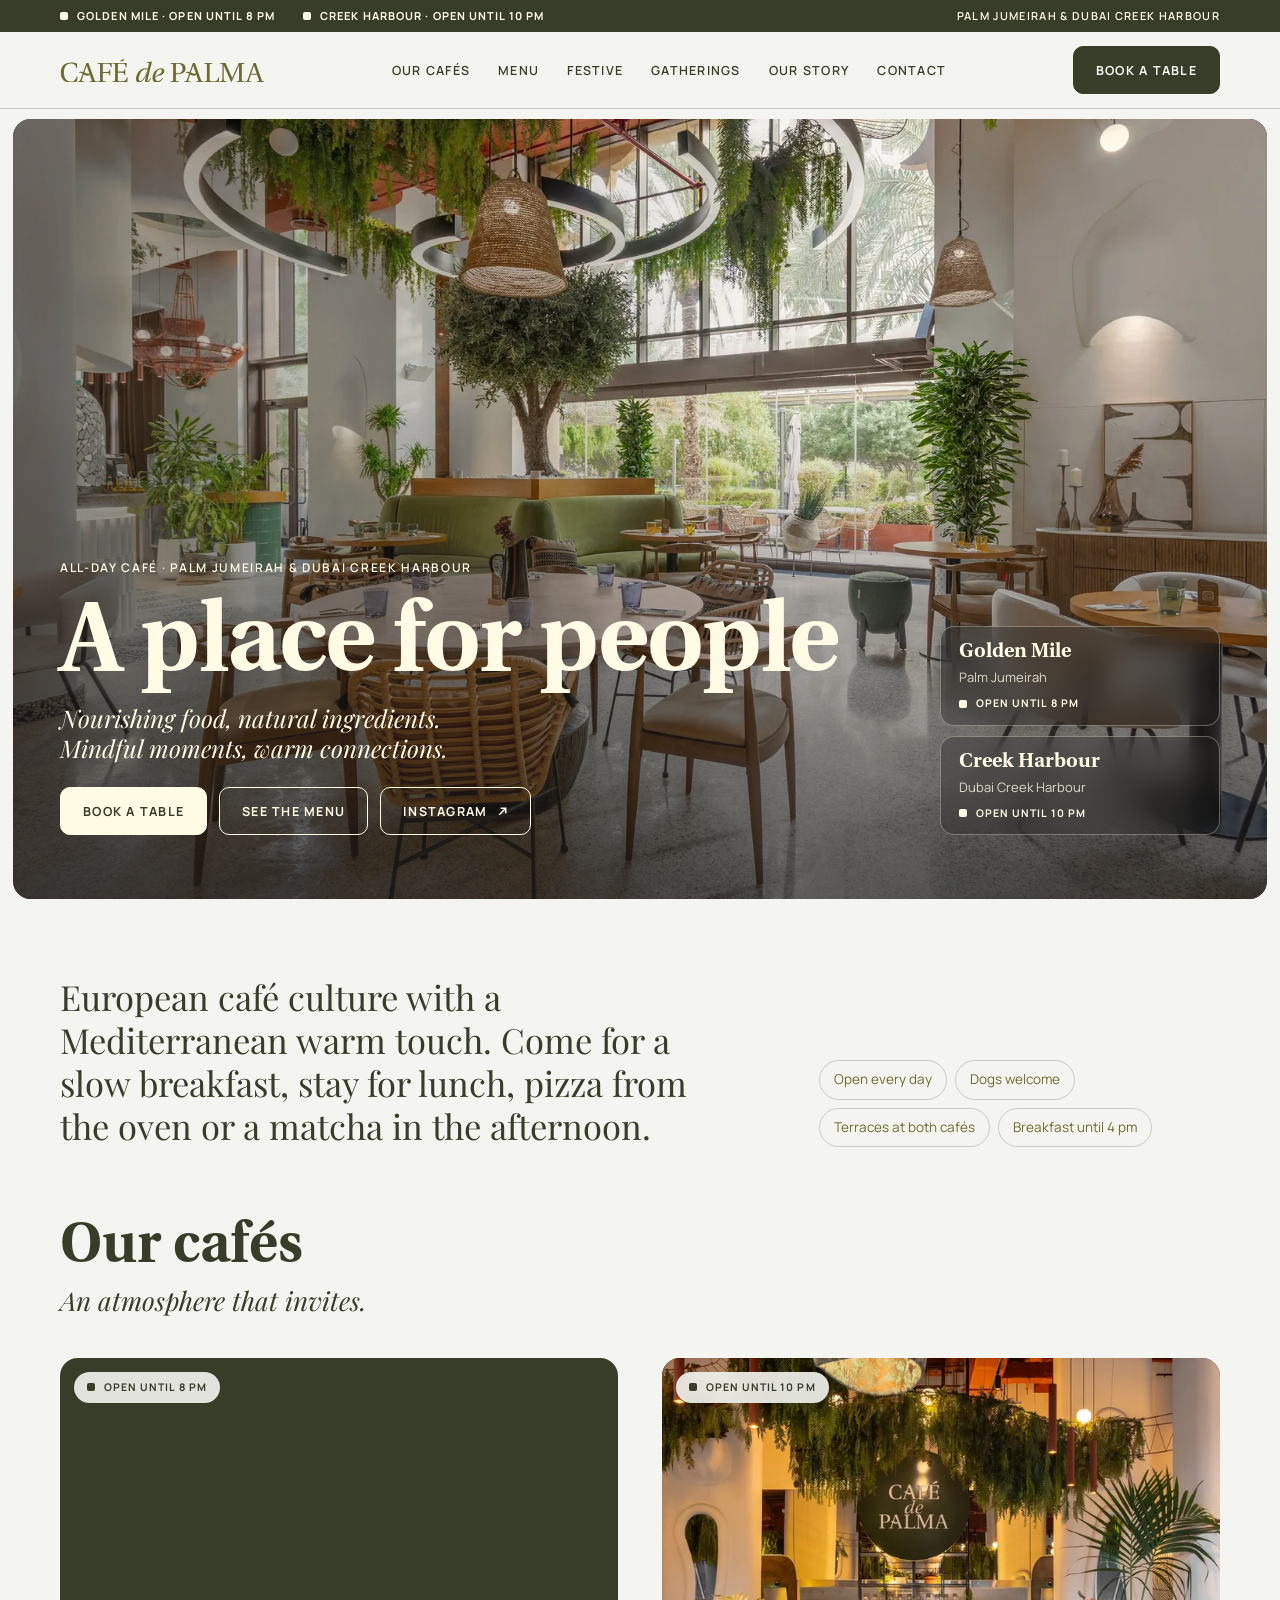
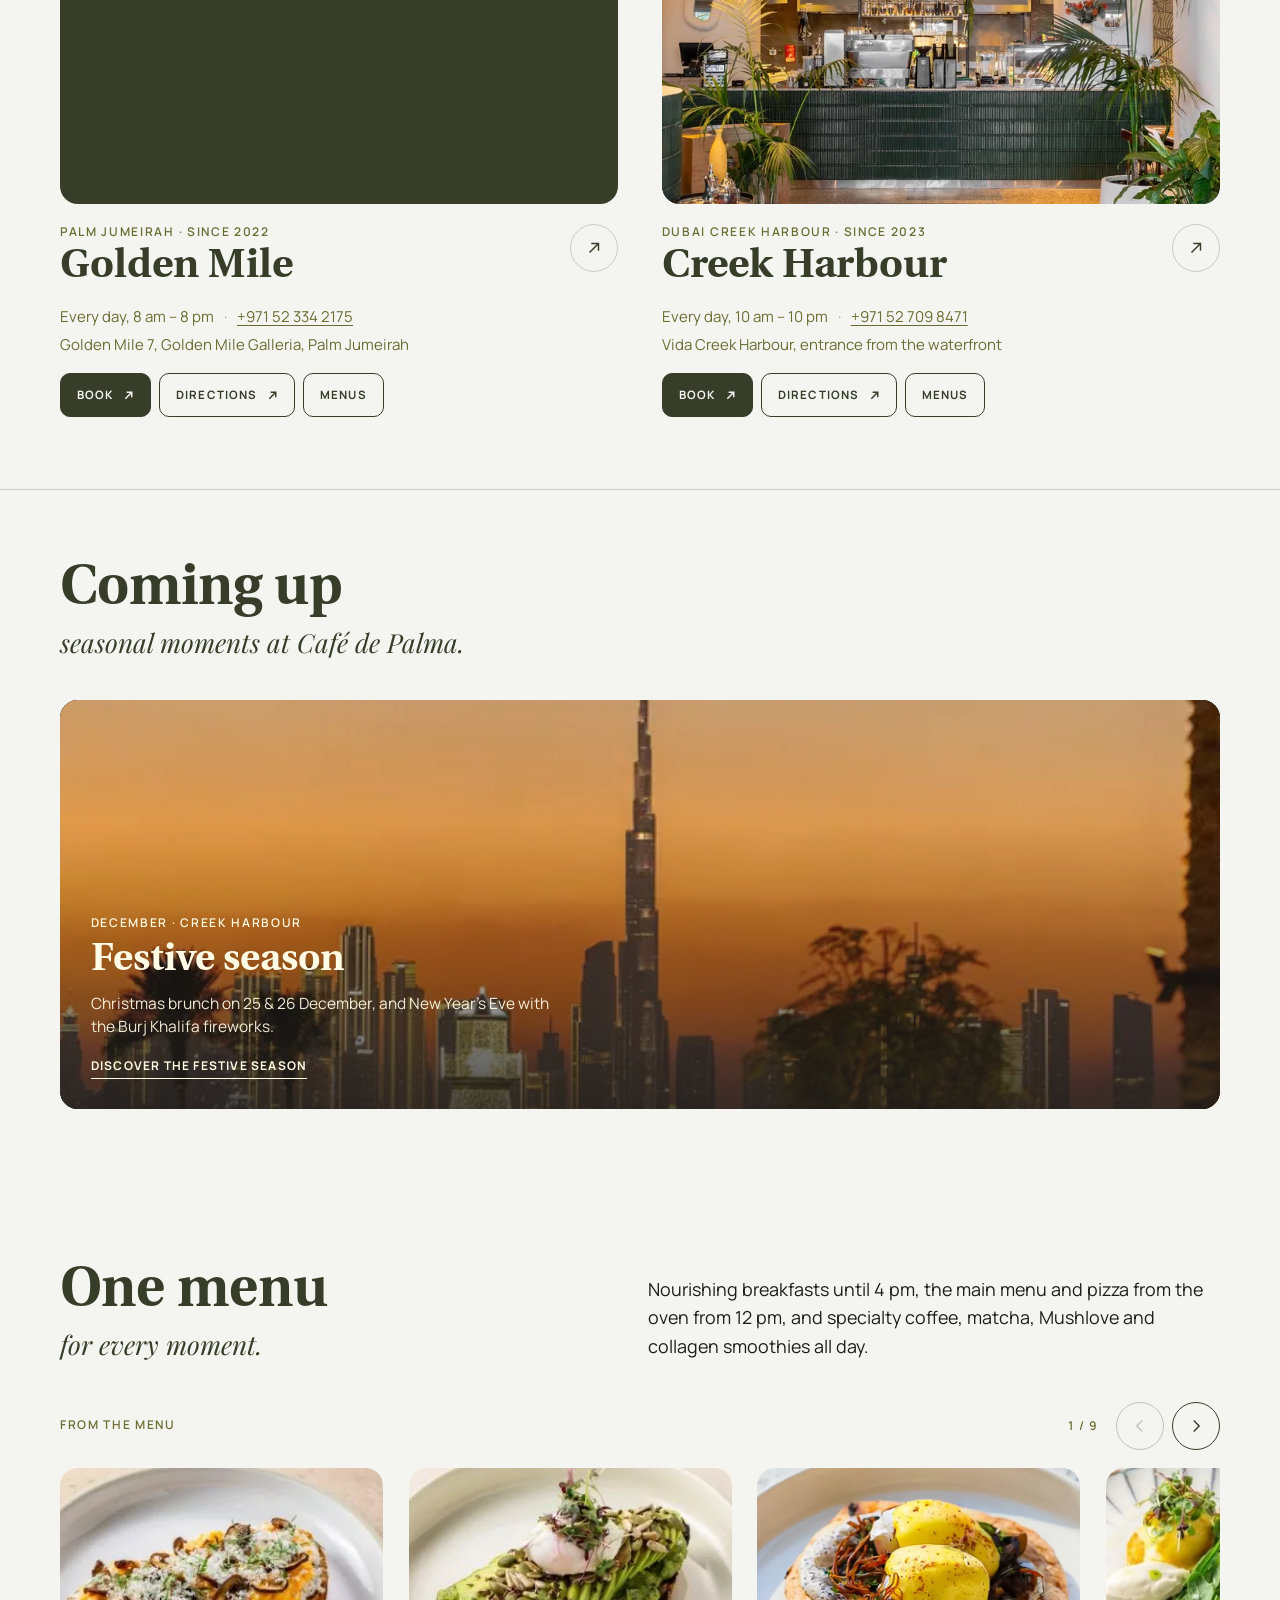
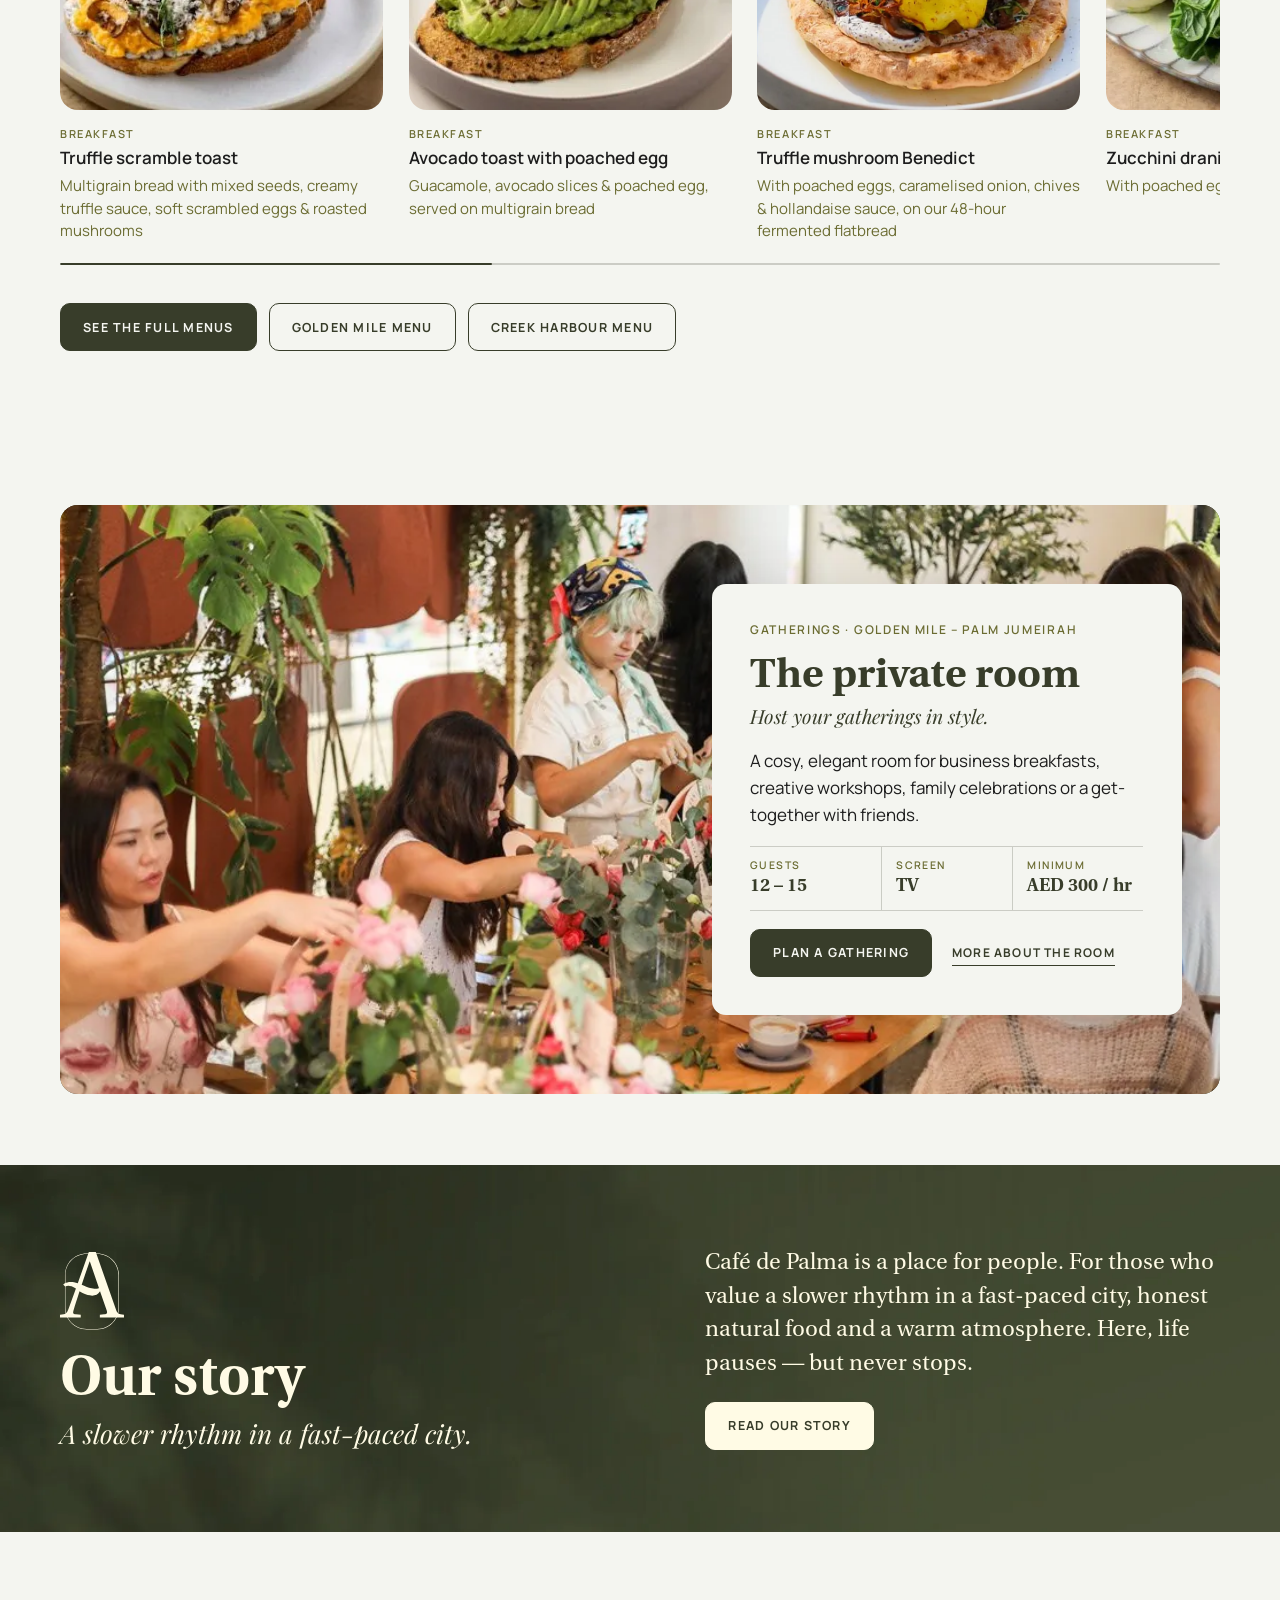
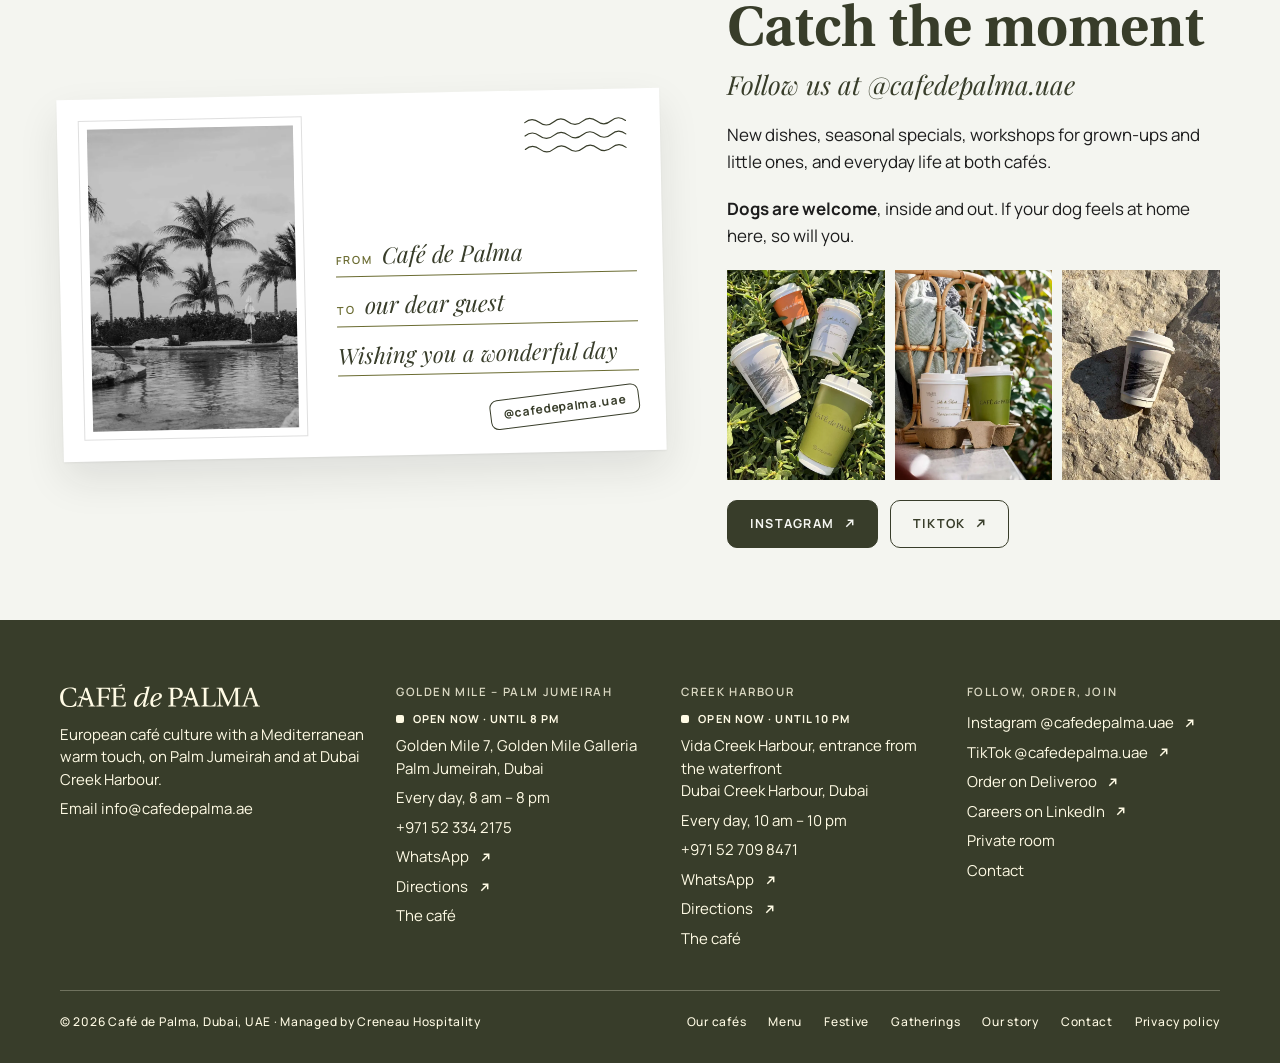
==== index.html @ 95616c05 "new" ====
<!doctype html>
<html lang="en">
<head>
<meta charset="utf-8">
<meta name="viewport" content="width=device-width,initial-scale=1,viewport-fit=cover">
<title>Café de Palma | All-day café on Palm Jumeirah and at Dubai Creek Harbour</title>
<!-- Google tag (gtag.js) -->
<script async src="https://www.googletagmanager.com/gtag/js?id=G-DMEMDRD51P"></script>
<script>
  window.dataLayer = window.dataLayer || [];
  function gtag(){dataLayer.push(arguments);}
  gtag('js', new Date());
  gtag('config', 'G-DMEMDRD51P');
</script>
<meta name="description" content="All-day café in Dubai on Palm Jumeirah and Dubai Creek Harbour: slow breakfasts, stone-baked pizza, specialty coffee, matcha and smoothies. Open daily.">
<link rel="canonical" href="https://cafedepalma.ae/">
<link rel="alternate" hreflang="en" href="https://cafedepalma.ae/">
<link rel="alternate" hreflang="x-default" href="https://cafedepalma.ae/">
<meta name="robots" content="index, follow, max-image-preview:large">
<meta name="theme-color" content="#F4F5F0">
<meta name="color-scheme" content="light">
<link rel="icon" href="/assets/icons/favicon.svg" type="image/svg+xml">
<link rel="icon" href="/assets/icons/favicon-32.png" sizes="32x32" type="image/png">
<link rel="apple-touch-icon" href="/assets/icons/apple-touch-icon.png">
<link rel="manifest" href="/site.webmanifest">
<meta name="geo.region" content="AE-DU">
<meta name="geo.placename" content="Dubai">
<meta name="format-detection" content="telephone=no">
<meta property="og:type" content="website">
<meta property="og:site_name" content="Café de Palma">
<meta property="og:locale" content="en_AE">
<meta property="og:url" content="https://cafedepalma.ae/">
<meta property="og:title" content="Café de Palma | All-day café on Palm Jumeirah and at Dubai Creek Harbour">
<meta property="og:description" content="All-day café in Dubai on Palm Jumeirah and Dubai Creek Harbour: slow breakfasts, stone-baked pizza, specialty coffee, matcha and smoothies. Open daily.">
<meta property="og:image" content="https://cafedepalma.ae/assets/og/home.jpg">
<meta property="og:image:width" content="1200">
<meta property="og:image:height" content="630">
<meta property="og:image:alt" content="The dining room at Café de Palma Golden Mile, with hanging greenery, an olive tree and rattan chairs">
<meta property="og:image:type" content="image/jpeg">
<meta name="twitter:card" content="summary_large_image">
<meta name="twitter:title" content="Café de Palma | All-day café on Palm Jumeirah and at Dubai Creek Harbour">
<meta name="twitter:description" content="All-day café in Dubai on Palm Jumeirah and Dubai Creek Harbour: slow breakfasts, stone-baked pizza, specialty coffee, matcha and smoothies. Open daily.">
<meta name="twitter:image" content="https://cafedepalma.ae/assets/og/home.jpg">
<meta name="twitter:image:alt" content="The dining room at Café de Palma Golden Mile, with hanging greenery, an olive tree and rattan chairs">
<link rel="preload" href="/assets/fonts/heuristica-bold.woff2" as="font" type="font/woff2" crossorigin>
<link rel="preload" href="/assets/fonts/manrope-variable.woff2" as="font" type="font/woff2" crossorigin>
<link rel="stylesheet" href="/assets/cdp.css?v=1d4d2835d2">
<script defer src="/assets/cdp.js?v=1d4d2835d2"></script>
<script type="application/ld+json">
{
 "@context": "https://schema.org",
 "@graph": [
  {
   "@type": "Organization",
   "@id": "https://cafedepalma.ae/#brand",
   "name": "Café de Palma",
   "url": "https://cafedepalma.ae/",
   "logo": {
    "@type": "ImageObject",
    "url": "https://cafedepalma.ae/assets/icons/logo-512.png",
    "width": 512,
    "height": 512
   },
   "description": "An all-day café in Dubai: European café culture with a Mediterranean warm touch.",
   "email": "info@cafedepalma.ae",
   "sameAs": [
    "https://www.instagram.com/cafedepalma.uae/",
    "https://www.tiktok.com/@cafedepalma.uae",
    "https://www.linkedin.com/company/caf%C3%A9-de-palma/"
   ]
  },
  {
   "@type": "WebSite",
   "@id": "https://cafedepalma.ae/#website",
   "name": "Café de Palma",
   "url": "https://cafedepalma.ae/",
   "inLanguage": "en",
   "publisher": {
    "@id": "https://cafedepalma.ae/#brand"
   }
  },
  {
   "@type": "ItemList",
   "name": "Café de Palma cafés",
   "itemListElement": [
    {
     "@type": "ListItem",
     "position": 1,
     "url": "https://cafedepalma.ae/palm-jumeirah/",
     "name": "Café de Palma Golden Mile – Palm Jumeirah"
    },
    {
     "@type": "ListItem",
     "position": 2,
     "url": "https://cafedepalma.ae/creek-harbour/",
     "name": "Café de Palma Creek Harbour"
    }
   ]
  }
 ]
}
</script>
</head>
<body>
<a class="skip" href="#main">Skip to content</a>

<div class="strip">
  <div class="wrap">
    <div class="strip-status" aria-label="Opening status, Dubai time">
      <span class="status" data-status="golden-mile" data-status-short data-status-prefix="Golden Mile · "></span>
      <span class="status" data-status="creek-harbour" data-status-short data-status-prefix="Creek Harbour · "></span>
    </div>
    <a class="strip-link" href="/#cafes">Palm Jumeirah &amp; Dubai Creek Harbour</a>
  </div>
</div>

<header class="site-header">
  <div class="wrap">
    <a class="brand" href="/" aria-label="Café de Palma, home"><svg xmlns="http://www.w3.org/2000/svg" viewBox="657.94 504.87 605.07 70.1" width="226" height="26" aria-hidden="true" focusable="false"><g fill="currentColor"><path d="M 1074.984 566.367 L 1057.433 516.464 L 1051.304 516.464 L 1042.609 540.960 C 1042.308 541.843 1041.976 542.781 1041.617 543.746 C 1032.425 540.683 1028.699 544.988 1028.699 544.988 L 1030.464 546.753 C 1030.464 546.753 1033.722 544.324 1039.933 548.464 C 1037.890 554.226 1035.628 560.492 1033.640 565.648 C 1031.902 570.117 1031.156 571.109 1025.941 571.359 L 1025.941 573.757 L 1044.156 573.757 L 1044.156 571.359 L 1039.878 570.917 C 1037.394 570.667 1037.144 569.839 1037.808 567.605 C 1039.214 562.640 1040.953 557.511 1042.859 551.636 L 1043.109 550.917 C 1043.410 551.113 1056.273 559.304 1061.156 550.863 L 1061.406 551.636 L 1066.953 567.441 C 1067.781 569.839 1067.367 570.75 1064.718 571 L 1060.992 571.332 L 1060.992 573.730 L 1082.191 573.730 L 1082.191 571.332 C 1077.386 570.917 1076.476 570.667 1074.984 566.367 Z M 1045.039 545.097 C 1047.386 538.007 1049.812 531.085 1051.968 524.796 L 1052.214 524.796 L 1060.218 547.882 C 1060.027 548.023 1056.382 550.449 1045.039 545.097 Z M 1045.039 545.097 "></path><path d="M 758.046 566.367 L 740.496 516.464 L 734.367 516.464 L 725.671 540.960 C 725.367 541.843 725.039 542.781 724.679 543.746 C 715.488 540.683 711.761 544.988 711.761 544.988 L 713.527 546.753 C 713.527 546.753 716.785 544.324 722.996 548.464 C 720.953 554.226 718.691 560.492 716.703 565.648 C 714.964 570.117 714.218 571.109 709.003 571.359 L 709.003 573.757 L 727.218 573.757 L 727.218 571.359 L 722.914 570.945 C 720.429 570.695 720.179 569.867 720.843 567.632 C 722.25 562.667 723.988 557.539 725.894 551.664 L 726.140 550.945 C 726.445 551.140 739.308 559.332 744.191 550.890 L 744.441 551.664 L 749.988 567.468 C 750.816 569.867 750.402 570.781 747.753 571.027 L 744.027 571.359 L 744.027 573.757 L 765.25 573.757 L 765.25 571.359 C 760.449 570.917 759.539 570.667 758.046 566.367 Z M 728.101 545.097 C 730.449 538.007 732.875 531.085 735.031 524.796 L 735.277 524.796 L 743.281 547.882 C 743.089 548.023 739.472 550.449 728.101 545.097 Z M 728.101 545.097 "></path><path d="M 687.832 572.070 C 670.773 572.070 667.214 555.273 667.214 545.257 C 667.214 531.687 672.597 518.117 687.996 518.117 C 696.445 518.117 702.324 521.589 703.894 531.355 L 706.378 531.355 L 706.378 518.445 C 702.652 516.707 696.359 515.218 688.824 515.218 C 678.640 515.218 670.445 518.199 665.476 523.742 C 660.757 529.039 657.941 536.156 657.941 545.507 C 657.941 555.187 660.839 562.968 665.808 567.933 C 670.941 573.062 679.054 574.968 688.328 574.968 C 694.953 574.968 702.570 573.148 706.546 570.996 L 707.703 557.175 L 705.218 557.175 C 702.902 565.781 698.679 572.070 687.832 572.070 Z M 687.832 572.070 "></path><path d="M 767.460 518.863 C 774.746 519.359 774.910 519.527 774.910 524.160 L 774.910 566.035 C 774.910 570.667 774.746 570.832 767.460 571.332 L 767.460 573.730 L 791.886 573.730 L 791.886 571.332 C 783.355 570.832 783.109 570.667 783.109 566.035 L 783.109 546.667 L 794.699 546.667 C 801.738 546.667 802.070 548.656 802.816 553.953 L 805.300 553.953 L 805.300 536.242 L 802.816 536.242 C 802.070 541.539 801.738 543.523 794.699 543.523 L 783.109 543.523 L 783.109 522.339 C 783.109 519.609 783.441 519.359 786.171 519.359 L 794.371 519.359 C 803.972 519.359 805.878 521.265 807.039 529.703 L 809.523 529.703 L 809.523 516.464 L 767.460 516.464 Z M 767.460 518.863 "></path><path d="M 838.503 570.832 C 834.613 570.832 831.632 570.667 829.890 570.007 C 828.152 569.261 827.824 567.855 827.824 563.800 L 827.824 545.511 L 839.414 545.511 C 846.453 545.511 846.785 547.496 847.531 552.710 L 850.011 552.710 L 850.011 535.25 L 847.531 535.25 C 846.785 540.378 846.453 542.367 839.414 542.367 L 827.824 542.367 L 827.824 522.339 C 827.824 519.691 828.238 519.359 830.886 519.359 L 839 519.359 C 848.441 519.359 850.343 521.429 851.503 530.035 L 853.988 530.035 L 853.988 516.464 L 812.171 516.464 L 812.171 518.863 C 819.460 519.359 819.625 519.527 819.625 524.160 L 819.625 566.035 C 819.625 570.667 819.460 570.832 812.171 571.332 L 812.171 573.730 L 856.058 573.730 L 857.050 559.414 L 854.566 559.414 C 852.664 569.511 848.937 570.832 838.503 570.832 Z M 838.503 570.832 "></path><path d="M 835.246 509.625 L 835.882 511.968 L 845.957 509.265 L 846.371 504.878 Z M 835.246 509.625 "></path><path d="M 917.191 570.425 C 915.535 570.425 915.703 568.523 916.363 565.875 L 929.445 512.746 L 929.031 512.332 L 914.292 514.320 L 913.796 516.222 L 918.765 516.718 C 920.753 516.882 920.917 517.464 920.257 520.113 L 917.109 533.433 L 916.945 533.601 C 915.371 532.773 912.804 532.195 909.988 532.195 C 890.695 532.195 881.835 553.792 881.835 563.804 C 881.835 569.183 883.410 574.730 890.117 574.730 C 899.636 574.730 907.007 564.550 911.894 555.695 L 912.058 555.695 L 909.324 565.542 C 907.671 571.417 908.910 574.812 913.136 574.730 C 919.179 574.730 923.816 569.101 926.632 562.812 L 924.644 561.652 C 923.152 564.550 919.511 570.425 917.191 570.425 Z M 908 557.765 C 904.027 564.218 898.562 570.425 894.171 570.425 C 891.523 570.425 890.035 568.191 890.035 564.468 C 890.035 555.531 897.238 535.089 910.484 535.089 C 913.050 535.089 915.207 535.835 916.199 536.746 C 914.957 543.117 912.222 550.894 908 557.765 Z M 908 557.765 "></path><path d="M 1023.070 519.773 C 1019.093 517.292 1013.796 516.464 1008 516.464 L 984.898 516.464 L 984.898 518.863 C 992.183 519.359 992.347 519.527 992.347 524.160 L 992.347 566.035 C 992.347 570.667 992.183 570.832 984.898 571.332 L 984.898 573.730 L 1009.324 573.730 L 1009.324 571.332 C 1000.796 570.832 1000.546 570.667 1000.546 566.035 L 1000.546 550.226 L 1005.265 550.226 C 1009.074 550.226 1012.800 549.898 1015.863 549.152 C 1022.238 547.496 1029.527 543.027 1029.527 532.683 C 1029.527 526.394 1026.796 522.089 1023.070 519.773 Z M 1006.675 547.332 C 1001.789 547.332 1000.546 547.167 1000.546 544.105 L 1000.546 522.421 C 1000.546 520.105 1001.457 519.359 1006.839 519.359 C 1015.367 519.359 1020.585 524.242 1020.585 533.261 C 1020.585 543.609 1013.796 547.332 1006.675 547.332 Z M 1006.675 547.332 "></path><path d="M 1112.078 570.832 C 1107.937 570.832 1104.957 570.667 1103.218 570.007 C 1101.480 569.261 1101.148 567.855 1101.148 563.800 L 1101.148 524.160 C 1101.148 519.527 1101.398 519.359 1109.097 518.863 L 1109.097 516.464 L 1085.5 516.464 L 1085.5 518.863 C 1092.785 519.359 1092.953 519.527 1092.953 524.160 L 1092.953 566.035 C 1092.953 570.667 1092.785 570.832 1085.5 571.332 L 1085.5 573.730 L 1128.472 573.730 L 1129.468 558.917 L 1126.984 558.917 C 1125.328 569.757 1120.773 570.832 1112.078 570.832 Z M 1112.078 570.832 "></path><path d="M 1178.179 538.394 L 1168.242 560.574 L 1168.078 560.574 L 1158.304 538.476 C 1155.078 531.113 1151.601 523.828 1148.617 516.464 L 1131.808 516.464 L 1131.808 518.863 C 1139.097 519.359 1139.261 519.527 1139.261 524.160 L 1139.261 556.929 C 1139.261 561.316 1139.097 564.460 1138.683 567.191 C 1138.187 570.667 1136.199 571 1131.894 571.332 L 1131.894 573.730 L 1151.515 573.730 L 1151.515 571.332 C 1146.136 570.917 1144.148 570.667 1143.652 567.191 C 1143.238 564.460 1143.070 561.316 1143.070 556.929 L 1143.070 524.078 L 1143.238 524.078 L 1164.597 572.738 L 1166.835 572.738 L 1188.445 524.078 L 1188.695 524.078 L 1188.695 566.035 C 1188.695 570.667 1188.527 570.832 1181.242 571.332 L 1181.242 573.730 L 1204.343 573.730 L 1204.343 571.332 C 1197.140 570.832 1196.890 570.667 1196.890 566.035 L 1196.890 524.160 C 1196.890 519.527 1197.140 519.359 1204.343 518.863 L 1204.343 516.464 L 1187.699 516.464 C 1184.886 523.828 1181.492 531.113 1178.179 538.394 Z M 1178.179 538.394 "></path><path d="M 1255.800 566.363 L 1238.246 516.464 L 1232.117 516.464 L 1223.421 540.960 C 1220.855 548.160 1217.378 558.089 1214.480 565.621 C 1212.742 570.089 1211.996 571.082 1206.781 571.332 L 1206.781 573.730 L 1224.996 573.730 L 1224.996 571.332 L 1220.691 570.917 C 1218.207 570.667 1217.957 569.839 1218.621 567.605 C 1220.027 562.640 1221.765 557.511 1223.671 551.636 L 1242.218 551.636 L 1247.765 567.441 C 1248.593 569.839 1248.179 570.75 1245.531 571 L 1241.804 571.332 L 1241.804 573.730 L 1263.003 573.730 L 1263.003 571.332 C 1258.199 570.917 1257.289 570.667 1255.800 566.363 Z M 1224.746 548.492 C 1227.398 540.214 1230.296 532.105 1232.781 524.824 L 1233.027 524.824 L 1241.226 548.492 Z M 1224.746 548.492 "></path><path d="M 948.628 554.871 C 954.093 554.070 958.511 551.585 958.511 551.585 C 960.359 550.539 961.742 549.464 962.898 548.414 C 965.796 545.519 966.378 542.789 966.378 540.468 C 966.378 536.085 962.898 532.195 956.109 532.195 C 948.656 532.195 942.531 536 937.976 541.628 C 933.589 547.007 931.105 554.207 931.105 561.160 C 931.105 572.746 938.640 574.730 943.441 574.730 C 949.484 574.730 956.773 572.082 962.402 562.898 L 960.5 561.242 C 957.519 565.132 953.046 570.675 946.835 570.675 C 941.316 570.675 939.496 566.179 939.300 560.136 C 939.410 559.945 941.730 555.890 948.628 554.871 Z M 939.437 556.964 C 939.437 556.937 939.437 556.937 939.437 556.910 C 939.437 556.855 939.437 556.800 939.437 556.746 C 939.437 556.718 939.437 556.691 939.437 556.664 C 939.437 556.605 939.437 556.523 939.437 556.441 C 939.496 555.753 939.632 554.539 939.964 552.578 C 941.949 543.449 947.691 535.089 953.765 535.089 C 956.660 535.089 958.566 537.078 958.566 539.972 C 958.566 542.015 957.933 544.140 956.496 546.152 C 956.496 546.152 954.593 549.628 948.574 551.613 C 943.605 553.269 941.289 555.144 939.437 557.160 C 939.437 557.105 939.437 557.046 939.437 556.964 Z M 939.437 556.964 "></path></g></svg></a>
    <nav class="site-nav" id="site-nav" aria-label="Main">
      <a href="#cafes">Our cafés</a>
      <a href="/menu/">Menu</a>
      <a href="/halloween/" data-show-until="2026-10-31">Halloween</a>
      <a href="/festive/">Festive</a>
      <a href="/gatherings/">Gatherings</a>
      <a href="/our-story/">Our story</a>
      <a href="/contact/">Contact</a>
    </nav>
    <div class="header-actions">
      <a class="btn" href="#cafes" data-open-book><span>Book<span class="long"> a table</span></span></a>
      <button class="nav-toggle" type="button" aria-expanded="false" aria-controls="site-nav">
        <span class="sr-only">Menu</span>
        <svg width="22" height="16" viewBox="0 0 22 16" aria-hidden="true" focusable="false"><path d="M0 1h22M0 8h22M0 15h22" stroke="currentColor" stroke-width="1.6" fill="none"/></svg>
      </button>
    </div>
  </div>
</header>

<main id="main" tabindex="-1">

  <section class="hero-x" aria-labelledby="hero-h">
    <img class="ph ph-fill" src="/img/cdp-golden-mile-dining-room.webp" srcset="/img/cdp-golden-mile-dining-room-720.webp 720w, /img/cdp-golden-mile-dining-room.webp 1600w" sizes="100vw" width="1600" height="1133" alt="The dining room at Café de Palma Golden Mile, with an olive tree, round tables, rattan chairs and woven pendant lights" fetchpriority="high" decoding="async" style="--pos:50% 55%">
    <div class="hero-x__shade" aria-hidden="true"></div>
    <div class="wrap hero-x__inner">
      <div class="hero-x__copy">
        <p class="eyebrow">All-day café · Palm Jumeirah &amp; Dubai Creek Harbour</p>
        <h1 class="lockup" id="hero-h"><span class="lockup__upper">A place for people</span><span class="lockup__lower">Nourishing food, natural ingredients. Mindful moments, warm connections.</span></h1>
        <div class="actions">
          <a class="btn" href="#cafes" data-open-book>Book a table</a>
          <a class="btn btn-line" href="/menu/">See the menu</a>
          <a class="btn btn-line" href="https://www.instagram.com/cafedepalma.uae/" target="_blank" rel="noopener">Instagram<svg class="ext" viewBox="0 0 12 12" width="11" height="11" aria-hidden="true" focusable="false"><path d="M4 2.5h5.5V8M9.5 2.5 2.5 9.5" fill="none" stroke="currentColor" stroke-width="1.6"/></svg><span class="sr-only"> (opens in a new tab)</span></a>
        </div>
      </div>
      <ul class="hero-x__cafes" aria-label="Our cafés today">
        <li><a href="#golden-mile"><span class="hx-name">Golden Mile</span><span class="hx-area">Palm Jumeirah</span><span class="status" data-status="golden-mile" data-status-short></span></a></li>
        <li><a href="#creek-harbour"><span class="hx-name">Creek Harbour</span><span class="hx-area">Dubai Creek Harbour</span><span class="status" data-status="creek-harbour" data-status-short></span></a></li>
      </ul>
    </div>
  </section>

  <section class="intro" aria-label="About Café de Palma">
    <div class="wrap intro__grid" data-reveal>
      <p class="intro__text">European café culture with a Mediterranean warm touch. Come for a slow breakfast, stay for lunch, pizza from the oven or a matcha in the afternoon.</p>
      <ul class="intro__facts">
        <li>Open every day</li><li>Dogs welcome</li><li>Terraces at both cafés</li><li>Breakfast until 4 pm</li>
      </ul>
    </div>
  </section>

  <section class="sec sec--flush" id="cafes" aria-labelledby="cafes-h">
    <div class="wrap">
      <div class="sec-head">
        <h2 class="lockup h2" id="cafes-h"><span class="lockup__upper">Our cafés</span><span class="lockup__lower">An atmosphere that invites.</span></h2>
      </div>
      <div class="cafes">
      <article class="cafe" id="golden-mile" aria-labelledby="cafe-golden-mile" data-reveal>
        <a class="cafe-photo" href="/palm-jumeirah/" tabindex="-1" aria-hidden="true"><img class="ph" src="/img/cdp-golden-mile-dining-room.webp" srcset="/img/cdp-golden-mile-dining-room-720.webp 720w, /img/cdp-golden-mile-dining-room.webp 1600w" sizes="(max-width:900px) 100vw, 50vw" width="1600" height="1133" alt="" loading="lazy" decoding="async" style="--pos:50% 42%"><span class="chip status" data-status="golden-mile" data-status-short></span></a>
        <div class="cafe-body">
          <div class="cafe-top">
            <div>
              <p class="eyebrow">Palm Jumeirah · since 2022</p>
              <h3 class="cafe-title" id="cafe-golden-mile"><a href="/palm-jumeirah/">Golden Mile</a></h3>
            </div>
            <a class="round-link" href="/palm-jumeirah/" aria-label="About Golden Mile – Palm Jumeirah"><svg viewBox="0 0 20 20" width="18" height="18" aria-hidden="true"><path d="M5 15 15 5M7 5h8v8" fill="none" stroke="currentColor" stroke-width="1.6"/></svg></a>
          </div>
          <ul class="cafe-meta">
            <li>Every day, 8 am – 8 pm<span class="sep" aria-hidden="true">·</span><a href="tel:+971523342175">+971 52 334 2175</a></li>
            <li>Golden Mile 7, Golden Mile Galleria, Palm Jumeirah</li>
          </ul>
          <div class="actions actions--tight">
            <a class="btn btn-sm" href="https://wa.me/971523342175?text=Hello%20Caf%C3%A9%20de%20Palma%2C%20I%20would%20like%20to%20book%20a%20table%20at%20Golden%20Mile%20%E2%80%93%20Palm%20Jumeirah." target="_blank" rel="noopener">Book<svg class="ext" viewBox="0 0 12 12" width="11" height="11" aria-hidden="true" focusable="false"><path d="M4 2.5h5.5V8M9.5 2.5 2.5 9.5" fill="none" stroke="currentColor" stroke-width="1.6"/></svg><span class="sr-only"> (opens in a new tab)</span></a>
            <a class="btn btn-line btn-sm" href="https://maps.app.goo.gl/K9s8Z5mWeQSYeV8w6" target="_blank" rel="noopener">Directions<svg class="ext" viewBox="0 0 12 12" width="11" height="11" aria-hidden="true" focusable="false"><path d="M4 2.5h5.5V8M9.5 2.5 2.5 9.5" fill="none" stroke="currentColor" stroke-width="1.6"/></svg><span class="sr-only"> (opens in a new tab)</span></a>
            <a class="btn btn-line btn-sm" href="/menu/#menu-golden-mile">Menus</a>
          </div>
        </div>
      </article>
      <article class="cafe" id="creek-harbour" aria-labelledby="cafe-creek-harbour" data-reveal>
        <a class="cafe-photo" href="/creek-harbour/" tabindex="-1" aria-hidden="true"><img class="ph" src="/img/cdp-creek-harbour-coffee-bar.webp" srcset="/img/cdp-creek-harbour-coffee-bar-720.webp 720w, /img/cdp-creek-harbour-coffee-bar.webp 1200w" sizes="(max-width:900px) 100vw, 50vw" width="1200" height="1733" alt="" loading="lazy" decoding="async" style="--pos:50% 42%"><span class="chip status" data-status="creek-harbour" data-status-short></span></a>
        <div class="cafe-body">
          <div class="cafe-top">
            <div>
              <p class="eyebrow">Dubai Creek Harbour · since 2023</p>
              <h3 class="cafe-title" id="cafe-creek-harbour"><a href="/creek-harbour/">Creek Harbour</a></h3>
            </div>
            <a class="round-link" href="/creek-harbour/" aria-label="About Creek Harbour"><svg viewBox="0 0 20 20" width="18" height="18" aria-hidden="true"><path d="M5 15 15 5M7 5h8v8" fill="none" stroke="currentColor" stroke-width="1.6"/></svg></a>
          </div>
          <ul class="cafe-meta">
            <li>Every day, 10 am – 10 pm<span class="sep" aria-hidden="true">·</span><a href="tel:+971527098471">+971 52 709 8471</a></li>
            <li>Vida Creek Harbour, entrance from the waterfront</li>
          </ul>
          <div class="actions actions--tight">
            <a class="btn btn-sm" href="https://wa.me/971527098471?text=Hello%20Caf%C3%A9%20de%20Palma%2C%20I%20would%20like%20to%20book%20a%20table%20at%20Creek%20Harbour." target="_blank" rel="noopener">Book<svg class="ext" viewBox="0 0 12 12" width="11" height="11" aria-hidden="true" focusable="false"><path d="M4 2.5h5.5V8M9.5 2.5 2.5 9.5" fill="none" stroke="currentColor" stroke-width="1.6"/></svg><span class="sr-only"> (opens in a new tab)</span></a>
            <a class="btn btn-line btn-sm" href="https://maps.app.goo.gl/ZXc6RG2Ui1V7Mv6v5" target="_blank" rel="noopener">Directions<svg class="ext" viewBox="0 0 12 12" width="11" height="11" aria-hidden="true" focusable="false"><path d="M4 2.5h5.5V8M9.5 2.5 2.5 9.5" fill="none" stroke="currentColor" stroke-width="1.6"/></svg><span class="sr-only"> (opens in a new tab)</span></a>
            <a class="btn btn-line btn-sm" href="/menu/#menu-creek-harbour">Menus</a>
          </div>
        </div>
      </article>
      </div>
    </div>
  </section>


  <section class="sec sec--flush sec--rule" id="seasonal" aria-labelledby="seasonal-h" data-show-until="2026-12-31">
    <div class="wrap">
      <div class="sec-head">
        <h2 class="lockup h2" id="seasonal-h"><span class="lockup__upper">Coming up</span><span class="lockup__lower">seasonal moments at Café de Palma.</span></h2>
      </div>
      <div class="peek-grid">
        <a class="peek" href="/halloween/" data-show-until="2026-10-31" data-reveal>
          <img class="ph ph-fill" src="/img/cdp-kids-at-the-table.webp" srcset="/img/cdp-kids-at-the-table-720.webp 720w, /img/cdp-kids-at-the-table.webp 1258w" sizes="(max-width:900px) 100vw, 50vw" width="1258" height="709" alt="" loading="lazy" decoding="async" style="--pos:58% 50%">
          <span class="peek__body">
            <span class="eyebrow">29 – 31 October · both cafés</span>
            <span class="peek__title">Halloween</span>
            <span class="peek__text">A Spooky Brunch for little witches and ghosts, and a Halloween Quest around the neighbourhood.</span>
            <span class="link-caps">Discover Halloween</span>
          </span>
        </a>
        <a class="peek" href="/festive/" data-reveal>
          <img class="ph ph-fill" src="/img/cdp-creek-harbour-skyline-sunset.webp" srcset="/img/cdp-creek-harbour-skyline-sunset-640.webp 640w, /img/cdp-creek-harbour-skyline-sunset.webp 1100w" sizes="(max-width:900px) 100vw, 50vw" width="1100" height="1649" alt="" loading="lazy" decoding="async" style="--pos:50% 62%">
          <span class="peek__body">
            <span class="eyebrow">December · Creek Harbour</span>
            <span class="peek__title">Festive season</span>
            <span class="peek__text">Christmas brunch on 25 &amp; 26 December, and New Year’s Eve with the Burj Khalifa fireworks.</span>
            <span class="link-caps">Discover the festive season</span>
          </span>
        </a>
      </div>
    </div>
  </section>

  <section class="sec" id="menu" aria-labelledby="menu-h">
    <div class="wrap">
      <div class="sec-head">
        <h2 class="lockup h2" id="menu-h"><span class="lockup__upper">One menu</span><span class="lockup__lower">for every moment.</span></h2>
        <p class="sec-head__intro">Nourishing breakfasts until 4 pm, the main menu and pizza from the oven from 12 pm, and specialty coffee, matcha, Mushlove and collagen smoothies all day.</p>
      </div>
      <div class="carousel" data-carousel aria-roledescription="carousel" aria-label="From the menu" data-reveal>
        <div class="carousel__bar">
          <p class="eyebrow">From the menu</p>
          <div class="carousel__ctl">
            <span class="carousel__count" aria-hidden="true"><span data-car-now>1</span> / 9</span>
            <button type="button" class="car-btn" data-car="-1" aria-label="Previous dishes"><svg viewBox="0 0 20 20" width="18" height="18" aria-hidden="true"><path d="M12.5 4 6.5 10l6 6" fill="none" stroke="currentColor" stroke-width="1.6"/></svg></button>
            <button type="button" class="car-btn" data-car="1" aria-label="Next dishes"><svg viewBox="0 0 20 20" width="18" height="18" aria-hidden="true"><path d="m7.5 4 6 6-6 6" fill="none" stroke="currentColor" stroke-width="1.6"/></svg></button>
          </div>
        </div>
        <ul class="car-track" tabindex="0" aria-label="Dishes, scroll sideways">
          <li class="dish">
            <div class="dish-media"><img class="ph" src="/img/cdp-dish-truffle-scramble-toast.webp" width="451" height="264" alt="Truffle scramble toast with roasted mushrooms and grated cheese on multigrain bread" loading="lazy" decoding="async"></div>
            <p class="dish-tag">Breakfast</p>
            <h3 class="dish-name">Truffle scramble toast</h3>
            <p class="dish-text">Multigrain bread with mixed seeds, creamy truffle sauce, soft scrambled eggs & roasted mushrooms</p>
          </li>
          <li class="dish">
            <div class="dish-media"><img class="ph" src="/img/cdp-dish-avocado-toast-poached-egg.webp" width="430" height="252" alt="Avocado toast topped with a poached egg, seeds and micro herbs" loading="lazy" decoding="async"></div>
            <p class="dish-tag">Breakfast</p>
            <h3 class="dish-name">Avocado toast with poached egg</h3>
            <p class="dish-text">Guacamole, avocado slices & poached egg, served on multigrain bread</p>
          </li>
          <li class="dish">
            <div class="dish-media"><img class="ph" src="/img/cdp-dish-truffle-mushroom-benedict.webp" width="908" height="533" alt="Truffle mushroom Benedict with hollandaise on a round flatbread" loading="lazy" decoding="async"></div>
            <p class="dish-tag">Breakfast</p>
            <h3 class="dish-name">Truffle mushroom Benedict</h3>
            <p class="dish-text">With poached eggs, caramelised onion, chives & hollandaise sauce, on our 48-hour fermented flatbread</p>
          </li>
          <li class="dish">
            <div class="dish-media"><img class="ph" src="/img/cdp-dish-zucchini-draniki-cured-salmon.webp" width="548" height="321" alt="Zucchini fritters with a rose of cured salmon, spinach and sour cream" loading="lazy" decoding="async"></div>
            <p class="dish-tag">Breakfast</p>
            <h3 class="dish-name">Zucchini draniki with cured salmon</h3>
            <p class="dish-text">With poached egg, sour cream & spinach</p>
          </li>
          <li class="dish">
            <div class="dish-media"><img class="ph" src="/img/cdp-dish-beef-tenderloin-steak-salad.webp" width="714" height="419" alt="Beef tenderloin salad with figs, mushrooms and shaved parmesan" loading="lazy" decoding="async"></div>
            <p class="dish-tag">Main menu</p>
            <h3 class="dish-name">Beef tenderloin salad</h3>
            <p class="dish-text">With mixed greens, figs, mushrooms & date balsamic-truffle dressing</p>
          </li>
          <li class="dish">
            <div class="dish-media"><img class="ph" src="/img/cdp-dish-greek-salad.webp" width="730" height="428" alt="Greek salad with a slab of feta over tomato, cucumber and olives" loading="lazy" decoding="async"></div>
            <p class="dish-tag">Main menu</p>
            <h3 class="dish-name">Greek salad</h3>
            <p class="dish-text">Tomatoes, cucumbers, red onion, olives, capers, feta cheese & Greek dressing</p>
          </li>
          <li class="dish">
            <div class="dish-media"><img class="ph" src="/img/cdp-dish-rigatoni-bolognese.webp" width="584" height="343" alt="Rigatoni Bolognese with parmesan in a ridged stoneware bowl" loading="lazy" decoding="async"></div>
            <p class="dish-tag">Main menu</p>
            <h3 class="dish-name">Rigatoni Bolognese</h3>
            <p class="dish-text">With minced beef & parmesan</p>
          </li>
          <li class="dish">
            <div class="dish-media"><img class="ph" src="/img/cdp-dish-chicken-kiev.webp" width="584" height="344" alt="Chicken Kiev on mashed potato with micro herbs" loading="lazy" decoding="async"></div>
            <p class="dish-tag">Main menu</p>
            <h3 class="dish-name">Chicken Kiev</h3>
            <p class="dish-text">Truffle butter-stuffed cutlet, served with mashed potatoes</p>
          </li>
          <li class="dish">
            <div class="dish-media"><img class="ph" src="/img/cdp-dish-black-truffle-pizza.webp" width="748" height="439" alt="Black truffle pizza with a blistered crust" loading="lazy" decoding="async"></div>
            <p class="dish-tag">Pizza</p>
            <h3 class="dish-name">Black truffle pizza</h3>
            <p class="dish-text">Truffle sauce, mozzarella & parsley, in 9 or 12 inches</p>
          </li>
        </ul>
        <div class="car-progress" aria-hidden="true"><span></span></div>
      </div>


      <div class="actions menu-cta">
        <a class="btn" href="/menu/">See the full menus</a>
        <a class="btn btn-line" href="/menu/#menu-golden-mile">Golden Mile menu</a>
        <a class="btn btn-line" href="/menu/#menu-creek-harbour">Creek Harbour menu</a>
      </div>
    </div>
  </section>

  <section class="sec sec--flush" id="gatherings" aria-labelledby="gather-h">
    <div class="wrap">
      <div class="room-band" data-reveal>
        <img class="ph ph-fill" src="/img/cdp-flower-workshop.webp" width="1010" height="569" alt="Guests arranging flowers around a long table during a workshop in the private room" loading="lazy" decoding="async" style="--pos:50% 50%">
        <div class="room-card">
          <p class="eyebrow">Gatherings · Golden Mile – Palm Jumeirah</p>
          <h2 class="lockup h2" id="gather-h"><span class="lockup__upper">The private room</span><span class="lockup__lower">Host your gatherings in style.</span></h2>
          <p>A cosy, elegant room for business breakfasts, creative workshops, family celebrations or a get-together with friends.</p>
          <dl class="room-facts">
            <div><dt>Guests</dt><dd>12 – 15</dd></div>
            <div><dt>Screen</dt><dd>TV</dd></div>
            <div><dt>Minimum</dt><dd>AED 300 / hr</dd></div>
          </dl>
          <div class="actions">
            <a class="btn" href="/gatherings/#enquire">Plan a gathering</a>
            <a class="link-caps" href="/gatherings/">More about the room</a>
          </div>
        </div>
      </div>
    </div>
  </section>

  <section class="story band-deep story--teaser" id="story" aria-labelledby="story-h">
    <div class="wrap">
      <div class="story-grid">
        <div class="story-copy" data-reveal>
          <img class="monogram" src="/assets/logo/cafe-de-palma-monogram-cream.svg" alt="" width="64" height="78" loading="lazy">
          <h2 class="lockup h2" id="story-h"><span class="lockup__upper">Our story</span><span class="lockup__lower">A slower rhythm in a fast-paced city.</span></h2>
        </div>
        <div class="stack" data-reveal>
          <p class="philosophy">Café de Palma is a place for people. For those who value a slower rhythm in a fast-paced city, honest natural food and a warm atmosphere. Here, life pauses — but never stops.</p>
          <div class="actions"><a class="btn" href="/our-story/">Read our story</a></div>
        </div>
      </div>
    </div>
  </section>

  <section class="sec sec--flush" id="community" aria-labelledby="community-h">
    <div class="wrap">
      <div class="community-grid">
        <figure class="postcard">
          <div class="postcard-photo"><img class="ph" src="/img/cdp-palms-by-the-pool-bw.webp" width="646" height="1012" alt="Palms by the water, in black and white" loading="lazy" decoding="async" style="--pos:50% 45%"></div>
          <figcaption class="postcard-text">
            <svg class="postmark" viewBox="0 0 120 44" width="118" height="44" aria-hidden="true" focusable="false" fill="none" stroke="currentColor" stroke-width="1.2" stroke-linecap="round"><path d="M2 8q7.5-6 15 0t15 0 15 0 15 0 15 0 15 0 15 0"/><path d="M2 22q7.5-6 15 0t15 0 15 0 15 0 15 0 15 0 15 0"/><path d="M2 36q7.5-6 15 0t15 0 15 0 15 0 15 0 15 0 15 0"/></svg>
            <p class="pc-line"><span>from</span> Café de Palma</p>
            <p class="pc-line"><span>to</span> our dear guest</p>
            <p class="pc-wish">Wishing you a wonderful day</p>
            <span class="stamp">@cafedepalma.uae</span>
          </figcaption>
        </figure>
        <div class="community-copy">
          <h2 class="lockup h2" id="community-h"><span class="lockup__upper">Catch the moment</span><span class="lockup__lower">Follow us at @cafedepalma.uae</span></h2>
          <p>New dishes, seasonal specials, workshops for grown-ups and little ones, and everyday life at both cafés.</p>
          <p><strong>Dogs are welcome</strong>, inside and out. If your dog feels at home here, so will you.</p>
          <ul class="ig-strip" aria-label="Recent moments on Instagram">
            <li><a href="https://www.instagram.com/cafedepalma.uae/" target="_blank" rel="noopener"><img class="ph" src="/img/cdp-cups-on-greenery-600.webp" width="600" height="1038" alt="Café de Palma cups lying in the greenery" loading="lazy" decoding="async"><span class="sr-only">Café de Palma on Instagram (opens in a new tab)</span></a></li>
            <li><a href="https://www.instagram.com/cafedepalma.uae/" target="_blank" rel="noopener"><img class="ph" src="/img/cdp-cups-rattan-chair-600.webp" width="600" height="982" alt="An olive and a white Café de Palma cup by a rattan chair" loading="lazy" decoding="async"><span class="sr-only">Café de Palma on Instagram (opens in a new tab)</span></a></li>
            <li><a href="https://www.instagram.com/cafedepalma.uae/" target="_blank" rel="noopener"><img class="ph" src="/img/cdp-cup-on-stone-600.webp" width="600" height="1083" alt="A paper cup with a palm postcard print on warm stone" loading="lazy" decoding="async"><span class="sr-only">Café de Palma on Instagram (opens in a new tab)</span></a></li>
          </ul>
          <div class="actions">
            <a class="btn" href="https://www.instagram.com/cafedepalma.uae/" target="_blank" rel="noopener">Instagram<svg class="ext" viewBox="0 0 12 12" width="11" height="11" aria-hidden="true" focusable="false"><path d="M4 2.5h5.5V8M9.5 2.5 2.5 9.5" fill="none" stroke="currentColor" stroke-width="1.6"/></svg><span class="sr-only"> (opens in a new tab)</span></a>
            <a class="btn btn-line" href="https://www.tiktok.com/@cafedepalma.uae" target="_blank" rel="noopener">TikTok<svg class="ext" viewBox="0 0 12 12" width="11" height="11" aria-hidden="true" focusable="false"><path d="M4 2.5h5.5V8M9.5 2.5 2.5 9.5" fill="none" stroke="currentColor" stroke-width="1.6"/></svg><span class="sr-only"> (opens in a new tab)</span></a>
          </div>
        </div>
      </div>
    </div>
  </section>


</main>

<footer class="site-footer" id="contact">
  <div class="wrap">
    <div class="foot-grid">
      <div class="foot-col">
        <img class="logo" src="/assets/logo/cafe-de-palma-logotype-cream.svg" alt="Café de Palma" width="200" height="23" loading="lazy">
        <p>European café culture with a Mediterranean warm touch, on Palm Jumeirah and at Dubai Creek Harbour.</p>
        <span>Email <span class="select-all">info@cafedepalma.ae</span></span>
      </div>
      <div class="foot-col">
        <h2>Golden Mile – Palm Jumeirah</h2>
        <p class="status" data-status="golden-mile"></p>
        <address>Golden Mile 7, Golden Mile Galleria<br>Palm Jumeirah, Dubai</address>
        <span>Every day, 8 am – 8 pm</span>
        <a href="tel:+971523342175">+971 52 334 2175</a>
        <a href="https://wa.me/971523342175" target="_blank" rel="noopener">WhatsApp<svg class="ext" viewBox="0 0 12 12" width="11" height="11" aria-hidden="true" focusable="false"><path d="M4 2.5h5.5V8M9.5 2.5 2.5 9.5" fill="none" stroke="currentColor" stroke-width="1.6"/></svg><span class="sr-only"> (opens in a new tab)</span></a>
        <a href="https://maps.app.goo.gl/K9s8Z5mWeQSYeV8w6" target="_blank" rel="noopener">Directions<svg class="ext" viewBox="0 0 12 12" width="11" height="11" aria-hidden="true" focusable="false"><path d="M4 2.5h5.5V8M9.5 2.5 2.5 9.5" fill="none" stroke="currentColor" stroke-width="1.6"/></svg><span class="sr-only"> (opens in a new tab)</span></a>
        <a href="/palm-jumeirah/">The café</a>
      </div>
      <div class="foot-col">
        <h2>Creek Harbour</h2>
        <p class="status" data-status="creek-harbour"></p>
        <address>Vida Creek Harbour, entrance from the waterfront<br>Dubai Creek Harbour, Dubai</address>
        <span>Every day, 10 am – 10 pm</span>
        <a href="tel:+971527098471">+971 52 709 8471</a>
        <a href="https://wa.me/971527098471" target="_blank" rel="noopener">WhatsApp<svg class="ext" viewBox="0 0 12 12" width="11" height="11" aria-hidden="true" focusable="false"><path d="M4 2.5h5.5V8M9.5 2.5 2.5 9.5" fill="none" stroke="currentColor" stroke-width="1.6"/></svg><span class="sr-only"> (opens in a new tab)</span></a>
        <a href="https://maps.app.goo.gl/ZXc6RG2Ui1V7Mv6v5" target="_blank" rel="noopener">Directions<svg class="ext" viewBox="0 0 12 12" width="11" height="11" aria-hidden="true" focusable="false"><path d="M4 2.5h5.5V8M9.5 2.5 2.5 9.5" fill="none" stroke="currentColor" stroke-width="1.6"/></svg><span class="sr-only"> (opens in a new tab)</span></a>
        <a href="/creek-harbour/">The café</a>
      </div>
      <div class="foot-col">
        <h2>Follow, order, join</h2>
        <a href="https://www.instagram.com/cafedepalma.uae/" target="_blank" rel="noopener">Instagram @cafedepalma.uae<svg class="ext" viewBox="0 0 12 12" width="11" height="11" aria-hidden="true" focusable="false"><path d="M4 2.5h5.5V8M9.5 2.5 2.5 9.5" fill="none" stroke="currentColor" stroke-width="1.6"/></svg><span class="sr-only"> (opens in a new tab)</span></a>
        <a href="https://www.tiktok.com/@cafedepalma.uae" target="_blank" rel="noopener">TikTok @cafedepalma.uae<svg class="ext" viewBox="0 0 12 12" width="11" height="11" aria-hidden="true" focusable="false"><path d="M4 2.5h5.5V8M9.5 2.5 2.5 9.5" fill="none" stroke="currentColor" stroke-width="1.6"/></svg><span class="sr-only"> (opens in a new tab)</span></a>
        <a href="https://deliveroo.ae/menu/dubai/the-palm/cafe-de-palma" target="_blank" rel="noopener">Order on Deliveroo<svg class="ext" viewBox="0 0 12 12" width="11" height="11" aria-hidden="true" focusable="false"><path d="M4 2.5h5.5V8M9.5 2.5 2.5 9.5" fill="none" stroke="currentColor" stroke-width="1.6"/></svg><span class="sr-only"> (opens in a new tab)</span></a>
        <a href="https://www.linkedin.com/company/caf%C3%A9-de-palma/" target="_blank" rel="noopener">Careers on LinkedIn<svg class="ext" viewBox="0 0 12 12" width="11" height="11" aria-hidden="true" focusable="false"><path d="M4 2.5h5.5V8M9.5 2.5 2.5 9.5" fill="none" stroke="currentColor" stroke-width="1.6"/></svg><span class="sr-only"> (opens in a new tab)</span></a>
        <a href="/gatherings/">Private room</a>
        <a href="/contact/">Contact</a>
      </div>
    </div>
    <div class="foot-bottom">
      <span>&copy; <span data-year>2026</span> Café de Palma, Dubai, UAE &middot; Managed by Creneau Hospitality</span>
      <nav aria-label="Footer">
        <a href="/#cafes">Our cafés</a>
        <a href="/menu/">Menu</a>
        <a href="/halloween/" data-show-until="2026-10-31">Halloween</a>
        <a href="/festive/">Festive</a>
        <a href="/gatherings/">Gatherings</a>
        <a href="/our-story/">Our story</a>
        <a href="/contact/">Contact</a>
        <a href="https://cafedepalma.ae/privacy-policy/">Privacy policy</a>
      </nav>
    </div>
  </div>
</footer>

<dialog class="book" id="book-dialog" aria-labelledby="book-title">
  <div class="book-head">
    <div class="stack-sm">
      <p class="eyebrow">Book a table</p>
      <h2 id="book-title">Choose your café</h2>
    </div>
    <button class="close-x" type="button" data-close-dialog aria-label="Close">
      <svg width="16" height="16" viewBox="0 0 16 16" aria-hidden="true" focusable="false"><path d="M2 2l12 12M14 2L2 14" stroke="currentColor" stroke-width="1.6" fill="none"/></svg>
    </button>
  </div>
  <p class="book-topic" id="book-topic" hidden></p>
  <ul class="book-list">
    <li class="book-row">
      <img class="book-thumb" src="/img/cdp-golden-mile-dining-room-720.webp" alt="" width="84" height="84" loading="lazy" decoding="async">
      <div class="stack-sm">
        <p class="book-name">Golden Mile</p>
        <p class="book-meta">Palm Jumeirah · every day, 8 am – 8 pm</p>
        <p class="status" data-status="golden-mile"></p>
      </div>
      <div class="book-acts">
        <a class="btn btn-sm" href="https://wa.me/971523342175?text=Hello%20Caf%C3%A9%20de%20Palma%2C%20I%20would%20like%20to%20book%20a%20table%20at%20Golden%20Mile%20%E2%80%93%20Palm%20Jumeirah." target="_blank" rel="noopener" data-wa-book="golden-mile">Book on WhatsApp<svg class="ext" viewBox="0 0 12 12" width="11" height="11" aria-hidden="true" focusable="false"><path d="M4 2.5h5.5V8M9.5 2.5 2.5 9.5" fill="none" stroke="currentColor" stroke-width="1.6"/></svg><span class="sr-only"> (opens in a new tab)</span></a>
        <a class="btn btn-line btn-sm" href="tel:+971523342175">Call +971 52 334 2175</a>
      </div>
    </li>
    <li class="book-row">
      <img class="book-thumb" src="/img/cdp-creek-harbour-coffee-bar-720.webp" alt="" width="84" height="84" loading="lazy" decoding="async">
      <div class="stack-sm">
        <p class="book-name">Creek Harbour</p>
        <p class="book-meta">Dubai Creek Harbour · every day, 10 am – 10 pm</p>
        <p class="status" data-status="creek-harbour"></p>
      </div>
      <div class="book-acts">
        <a class="btn btn-sm" href="https://wa.me/971527098471?text=Hello%20Caf%C3%A9%20de%20Palma%2C%20I%20would%20like%20to%20book%20a%20table%20at%20Creek%20Harbour." target="_blank" rel="noopener" data-wa-book="creek-harbour">Book on WhatsApp<svg class="ext" viewBox="0 0 12 12" width="11" height="11" aria-hidden="true" focusable="false"><path d="M4 2.5h5.5V8M9.5 2.5 2.5 9.5" fill="none" stroke="currentColor" stroke-width="1.6"/></svg><span class="sr-only"> (opens in a new tab)</span></a>
        <a class="btn btn-line btn-sm" href="tel:+971527098471">Call +971 52 709 8471</a>
      </div>
    </li>
  </ul>
  <p class="book-foot">Booking for 10 or more? See <a href="/gatherings/">Gatherings</a> for the private room at Golden Mile – Palm Jumeirah.</p>
</dialog>

<script id="cdp-data" type="application/json">{"title": "Café de Palma | All-day café on Palm Jumeirah and at Dubai Creek Harbour", "gtm": "GTM-M4FKT5CL", "cafes": {"golden-mile": {"name": "Golden Mile – Palm Jumeirah", "tz": "Asia/Dubai", "week": [[480, 1200], [480, 1200], [480, 1200], [480, 1200], [480, 1200], [480, 1200], [480, 1200]], "wa": "971523342175", "phone": "+971 52 334 2175"}, "creek-harbour": {"name": "Creek Harbour", "tz": "Asia/Dubai", "week": [[600, 1320], [600, 1320], [600, 1320], [600, 1320], [600, 1320], [600, 1320], [600, 1320]], "wa": "971527098471", "phone": "+971 52 709 8471"}}, "gatherings": {"private-room": {"cafe": "golden-mile", "label": "the private room at Golden Mile – Palm Jumeirah"}}, "pages": {"golden-mile-1": {"src": "/img/menus/cdp-menu-golden-mile-1.webp", "w": 1600, "h": 2525, "menu": "breakfast", "small": "/img/menus/cdp-menu-golden-mile-1-760.webp"}, "golden-mile-2": {"src": "/img/menus/cdp-menu-golden-mile-2.webp", "w": 1600, "h": 2525, "menu": "main", "small": "/img/menus/cdp-menu-golden-mile-2-760.webp"}, "golden-mile-3": {"src": "/img/menus/cdp-menu-golden-mile-3.webp", "w": 1600, "h": 2524, "menu": "drinks", "small": "/img/menus/cdp-menu-golden-mile-3-760.webp"}, "golden-mile-4": {"src": "/img/menus/cdp-menu-golden-mile-4.webp", "w": 1600, "h": 2524, "menu": "drinks", "small": "/img/menus/cdp-menu-golden-mile-4-760.webp"}, "golden-mile-5": {"src": "/img/menus/cdp-menu-golden-mile-5.webp", "w": 1600, "h": 2266, "menu": "kids", "small": "/img/menus/cdp-menu-golden-mile-5-760.webp"}, "golden-mile-6": {"src": "/img/menus/cdp-menu-golden-mile-6.webp", "w": 1600, "h": 2266, "menu": "kids", "small": "/img/menus/cdp-menu-golden-mile-6-760.webp"}, "creek-harbour-1": {"src": "/img/menus/cdp-menu-creek-harbour-1.webp", "w": 1600, "h": 2526, "menu": "cover", "small": "/img/menus/cdp-menu-creek-harbour-1-760.webp"}, "creek-harbour-2": {"src": "/img/menus/cdp-menu-creek-harbour-2.webp", "w": 1600, "h": 2526, "menu": "breakfast", "small": "/img/menus/cdp-menu-creek-harbour-2-760.webp"}, "creek-harbour-3": {"src": "/img/menus/cdp-menu-creek-harbour-3.webp", "w": 1600, "h": 2526, "menu": "breakfast", "small": "/img/menus/cdp-menu-creek-harbour-3-760.webp"}, "creek-harbour-4": {"src": "/img/menus/cdp-menu-creek-harbour-4.webp", "w": 1600, "h": 2526, "menu": "main", "small": "/img/menus/cdp-menu-creek-harbour-4-760.webp"}, "creek-harbour-5": {"src": "/img/menus/cdp-menu-creek-harbour-5.webp", "w": 1600, "h": 2526, "menu": "main", "small": "/img/menus/cdp-menu-creek-harbour-5-760.webp"}, "creek-harbour-6": {"src": "/img/menus/cdp-menu-creek-harbour-6.webp", "w": 1600, "h": 2526, "menu": "drinks", "small": "/img/menus/cdp-menu-creek-harbour-6-760.webp"}, "creek-harbour-7": {"src": "/img/menus/cdp-menu-creek-harbour-7.webp", "w": 1600, "h": 2526, "menu": "drinks", "small": "/img/menus/cdp-menu-creek-harbour-7-760.webp"}, "creek-harbour-8": {"src": "/img/menus/cdp-menu-creek-harbour-8.webp", "w": 1600, "h": 2526, "menu": "drinks", "small": "/img/menus/cdp-menu-creek-harbour-8-760.webp"}, "creek-harbour-9": {"src": "/img/menus/cdp-menu-creek-harbour-9.webp", "w": 1600, "h": 2266, "menu": "kids", "small": "/img/menus/cdp-menu-creek-harbour-9-760.webp"}, "creek-harbour-10": {"src": "/img/menus/cdp-menu-creek-harbour-10.webp", "w": 1600, "h": 2266, "menu": "kids", "small": "/img/menus/cdp-menu-creek-harbour-10-760.webp"}}, "books": {"golden-mile": {"name": "Golden Mile", "menus": [["breakfast", "Breakfast"], ["main", "Main menu"], ["drinks", "Drinks"], ["kids", "Kids"]], "pages": ["golden-mile-1", "golden-mile-2", "golden-mile-3", "golden-mile-4", "golden-mile-5", "golden-mile-6"], "spreads": [[0, 1], [2, 3], [4, 5]], "starts": {"breakfast": 0, "main": 1, "drinks": 2, "kids": 4}, "pdfs": {"breakfast": "/menus/cafe-de-palma-golden-mile-food-menu.pdf", "main": "/menus/cafe-de-palma-golden-mile-food-menu.pdf", "drinks": "/menus/cafe-de-palma-golden-mile-drinks-menu.pdf", "kids": "/menus/cafe-de-palma-golden-mile-kids-menu.pdf"}}, "creek-harbour": {"name": "Creek Harbour", "menus": [["breakfast", "Breakfast"], ["main", "Main menu"], ["drinks", "Drinks"], ["kids", "Kids"]], "pages": ["creek-harbour-1", "creek-harbour-2", "creek-harbour-3", "creek-harbour-4", "creek-harbour-5", "creek-harbour-6", "creek-harbour-7", "creek-harbour-8", "creek-harbour-9", "creek-harbour-10"], "spreads": [[0], [1, 2], [3, 4], [5, 6], [7], [8, 9]], "starts": {"breakfast": 1, "main": 3, "drinks": 5, "kids": 8}, "pdfs": {"cover": "/menus/cafe-de-palma-creek-harbour-menu.pdf", "breakfast": "/menus/cafe-de-palma-creek-harbour-menu.pdf", "main": "/menus/cafe-de-palma-creek-harbour-menu.pdf", "drinks": "/menus/cafe-de-palma-creek-harbour-menu.pdf", "kids": "/menus/cafe-de-palma-creek-harbour-kids-menu.pdf"}}}}</script>

</body>
</html>
---- assets/cdp.css ----
/* =========================================================================
   Café de Palma website
   Layout concept: the April 2026 concept presentation as a website. Paper pages with Heuristica Bold
   titles over Playfair italic lines, the cafés' own daylight photography cropped square, one arch-framed
   photograph per page (the A monogram's 108 × 151 arch), olive panels and white caption bars across
   photographs, dotted rules, and the printed menu's double-rule frame. Two themes from the brand book:
   Paper (light) and Palm shade (dark). Photographic and printed pieces keep their own palette in both.
   ========================================================================= */

@font-face{font-family:"Heuristica";src:url("fonts/heuristica-regular.woff2") format("woff2");font-weight:400;font-style:normal;font-display:swap}
@font-face{font-family:"Heuristica";src:url("fonts/heuristica-italic.woff2") format("woff2");font-weight:400;font-style:italic;font-display:swap}
@font-face{font-family:"Heuristica";src:url("fonts/heuristica-bold.woff2") format("woff2");font-weight:700;font-style:normal;font-display:swap}
@font-face{font-family:"Playfair Display";src:url("fonts/playfair-display-variable.woff2") format("woff2");font-weight:400 900;font-style:normal;font-display:swap}
@font-face{font-family:"Playfair Display";src:url("fonts/playfair-display-italic-variable.woff2") format("woff2");font-weight:400 900;font-style:italic;font-display:swap}
@font-face{font-family:"Manrope";src:url("fonts/manrope-variable.woff2") format("woff2");font-weight:200 800;font-style:normal;font-display:swap}

:root{
  /* the five signature colours, plus the logotype's cream and white stock (fixed in both themes) */
  --nocturnal-brew:#1D1D1D;
  --whispers-of-the-palms:#383D2A;
  --harvest-laughter:#6B6C32;
  --sunset-blush:#E57D37;
  --dawns-first-light:#F4F5F0;
  --cream:#FFFBE5;
  --paper-white:#FFFFFF;

  /* roles, Paper theme */
  --surface:#F4F5F0;          /* Dawn's First Light */
  --surface-2:#FFFFFF;        /* white stock: cards, fields */
  --ink:#1D1D1D;              /* running text, 15.4:1 */
  --ink-meta:#6B6C32;         /* secondary text, 5.0:1 */
  --ink-brand:#6B6C32;        /* labels, the logotype */
  --ink-strong:#383D2A;       /* serif titles, 10.3:1 */
  --rule:#383D2A;             /* dotted rules, frames */
  --line:rgba(56,61,42,.22);  /* quiet hairlines */
  --accent:#E57D37;           /* display type 48px+ and graphics only */
  --deep:#383D2A;             /* deep bands: strip, story, footer */
  --on-deep:#FFFBE5;
  --btn-bg:#383D2A;
  --btn-fg:#F4F5F0;
  --on-strong:#F4F5F0;        /* text on an --ink-strong fill */
  --focus:#383D2A;

  /* type */
  --serif:Heuristica, Utopia, Georgia, "Times New Roman", serif;
  --display:"Playfair Display", Georgia, "Times New Roman", serif;
  --sans:Cygre, Manrope, system-ui, -apple-system, "Segoe UI", sans-serif;
  --fs-hero:clamp(46px, 6.4vw, 92px);
  --fs-h2:clamp(34px, 4.3vw, 58px);
  --fs-h3:clamp(24px, 2.2vw, 30px);
  --fs-lead:clamp(17px, 1.4vw, 20px);
  --tagline:.476;             /* italic line of the editorial lockup, as a share of the title */

  /* layout */
  --maxw:1240px;
  --gutter:clamp(16px, 4vw, 40px);
  --header-h:76px;
  --sec-pad:clamp(56px, 6.4vw, 96px);
  --gap:clamp(16px, 2vw, 26px);
  --radius-tag:10px;
  --radius-card:6px;
  --arch:39.8% / 28.5%;       /* the monogram's arch: 43px corners on a 108 × 151 frame */
  color-scheme:light;
}
:root[data-theme="dark"]{
  --surface:#383D2A; --surface-2:#2D3124; --ink:#FFFBE5; --ink-meta:#D3D1BC; --ink-brand:#FFFBE5;
  --ink-strong:#FFFBE5; --rule:#FFFBE5; --line:rgba(255,251,229,.24); --deep:#1D1D1D; --on-deep:#FFFBE5;
  --btn-bg:#FFFBE5; --btn-fg:#383D2A; --on-strong:#383D2A; --focus:#FFFBE5; color-scheme:dark;
}

/* ---------- base ---------- */
*,*::before,*::after{box-sizing:border-box}
html{-webkit-text-size-adjust:100%;scroll-padding-top:calc(var(--header-h) + 16px + env(safe-area-inset-top,0px))}
body{margin:0;background:var(--surface);color:var(--ink);font:400 17px/1.6 var(--sans);-webkit-font-smoothing:antialiased;text-rendering:optimizeLegibility;font-variant-numeric:lining-nums}
img{display:block;max-width:100%;height:auto}
h1,h2,h3,h4,p,ul,ol,dl,dd,figure,blockquote,address{margin:0}
ul,ol{padding:0;list-style:none}
h1,h2,h3,h4{font-family:var(--serif);font-weight:700;color:var(--ink-strong);line-height:1.04;text-wrap:balance}
address{font-style:normal}
a{color:inherit;text-decoration-thickness:1px;text-underline-offset:.22em}
a:hover{text-decoration-thickness:2px}
button,input,select,textarea{font:inherit;color:inherit}
:focus-visible{outline:2px solid var(--focus);outline-offset:3px}
.sr-only{position:absolute!important;width:1px;height:1px;padding:0;margin:-1px;overflow:hidden;clip:rect(0,0,0,0);white-space:nowrap;border:0}
.skip{position:absolute;left:16px;top:-80px;z-index:100;padding:12px 16px;background:var(--surface);color:var(--ink-strong);border:2px solid var(--ink-strong);border-radius:var(--radius-tag);font-weight:700}
.skip:focus{top:16px}
.wrap{max-width:var(--maxw);margin-inline:auto;padding-inline:var(--gutter)}
.wrap--narrow{max-width:1040px}
.stack{display:flex;flex-direction:column;gap:20px;min-width:0}
.stack-sm{display:flex;flex-direction:column;gap:10px;min-width:0}

/* ---------- type ---------- */
.eyebrow{font:600 12px/1.35 var(--sans);letter-spacing:.14em;text-transform:uppercase;color:var(--ink-brand)}
.lead{font-size:var(--fs-lead);line-height:1.6;max-width:56ch}
.note{font-size:14px;line-height:1.5;color:var(--ink-meta)}
.h2{font-size:var(--fs-h2)}
.h3{font-size:var(--fs-h3)}
/* the editorial lockup: Heuristica Bold, then a Playfair italic line at 0.476 of its size */
.lockup{display:flex;flex-direction:column;align-items:flex-start}
.lockup__upper{display:block}
.lockup__lower{display:block;margin-top:.32em;font-family:var(--display);font-style:italic;font-weight:400;font-size:max(17px, calc(var(--tagline) * 1em));line-height:1.22;text-wrap:balance}
/* the menu lockup: serif capitals, italic line at 0.65 indented one em */
.menu-lockup{display:flex;flex-direction:column;align-items:flex-start;font-family:var(--serif);font-weight:400;color:var(--ink-strong);line-height:.95}
.menu-lockup__upper{text-transform:uppercase}
.menu-lockup__lower{font-style:italic;font-size:.65em;margin-left:1em;line-height:1.2}
.link-caps{display:inline-flex;align-items:center;gap:6px;font:700 12px/1.3 var(--sans);letter-spacing:.1em;text-transform:uppercase;text-decoration:none;color:var(--ink-strong);border-bottom:1.5px solid currentColor;padding-block:6px 4px}
.link-caps:hover{color:var(--ink-brand)}
.ext{flex:none;margin-left:.3em}
.select-all{user-select:all;-webkit-user-select:all}

/* dotted rule: 2px on, 2px off, as in the brand's tables */
.dotrule{height:1px;border:0;margin:0;background:linear-gradient(to right,var(--rule) 50%,transparent 0) 0 0/4px 1px repeat-x}

/* ---------- buttons: soft corners, never a pill ---------- */
.btn{display:inline-flex;align-items:center;justify-content:center;gap:6px;min-height:48px;white-space:nowrap;padding:12px 22px;border:1.5px solid var(--btn-bg);border-radius:var(--radius-tag);background:var(--btn-bg);color:var(--btn-fg);font:700 12.5px/1.2 var(--sans);letter-spacing:.1em;text-transform:uppercase;text-align:center;text-decoration:none;cursor:pointer;transition:background-color .2s ease,color .2s ease,border-color .2s ease}
.btn:hover{background:transparent;color:var(--btn-bg)}
.btn-line{background:transparent;color:var(--ink-strong);border-color:var(--ink-strong)}
.btn-line:hover{background:var(--ink-strong);color:var(--on-strong)}
.btn-sm{min-height:44px;padding:10px 16px;font-size:11.5px}
.actions{display:flex;flex-wrap:wrap;align-items:center;gap:12px}

/* ---------- status: live, in Dubai time ---------- */
.status{display:inline-flex;align-items:center;gap:9px;font:700 12px/1.3 var(--sans);letter-spacing:.1em;text-transform:uppercase;color:var(--ink-brand)}
.status::before{content:"";flex:none;width:8px;height:8px;border-radius:2px;background:currentColor}
.status.is-closed{color:var(--ink-meta)}
.status.is-closed::before{background:transparent;box-shadow:inset 0 0 0 1.5px currentColor}
.status:empty{display:none}

/* ---------- fixed-palette bands: they set their own tokens, so components inside just work ---------- */
.band-deep,.band-olive,.band-night,.site-footer,.strip{--ink:#FFFBE5;--ink-meta:rgba(255,251,229,.82);--ink-brand:#FFFBE5;--ink-strong:#FFFBE5;--rule:#FFFBE5;--line:rgba(255,251,229,.28);--btn-bg:#FFFBE5;--on-strong:#383D2A;--focus:#FFFBE5;color:#FFFBE5}
.band-deep,.site-footer,.strip{background:var(--deep);--btn-fg:#383D2A}
.band-olive{background:#6B6C32;--btn-fg:#383D2A}
.band-night{background:#1D1D1D;--btn-fg:#1D1D1D;--accent:#E57D37}

/* ---------- top strip + header ---------- */
.strip .wrap{display:flex;flex-wrap:wrap;align-items:center;justify-content:space-between;gap:6px 28px;padding-block:9px}
.strip-status{display:flex;flex-wrap:wrap;gap:4px 28px}
.strip .status{font-size:11px;color:#FFFBE5}
.strip .status.is-closed{color:rgba(255,251,229,.82)}
.strip-link{font:600 11px/1.3 var(--sans);letter-spacing:.12em;text-transform:uppercase;text-decoration:none;color:#FFFBE5}
.strip-link:hover{text-decoration:underline}
.site-header{position:sticky;top:env(safe-area-inset-top,0px);z-index:40;background:var(--surface);border-bottom:1px solid var(--line)}
.site-header .wrap{position:relative;display:flex;align-items:center;justify-content:space-between;gap:12px 28px;min-height:var(--header-h)}
.brand{display:block;flex:none;color:var(--ink-brand);line-height:0}
.brand svg{display:block;width:clamp(168px,16vw,226px);height:auto}
.site-nav{display:flex;align-items:center;gap:4px clamp(18px,2.2vw,30px);font:600 12.5px/1.2 var(--sans);letter-spacing:.1em;text-transform:uppercase}
.site-nav a{padding:10px 0 8px;border-bottom:1.5px solid transparent;text-decoration:none;color:var(--ink-strong)}
.site-nav a:hover{border-bottom-color:currentColor}
.site-nav a[aria-current]{border-bottom-color:var(--ink-strong)}
.header-actions{display:flex;align-items:center;gap:10px}
.nav-toggle{display:none;align-items:center;justify-content:center;width:48px;height:48px;padding:0;border:1.5px solid var(--ink-strong);border-radius:var(--radius-tag);background:transparent;color:var(--ink-strong);cursor:pointer}
.nav-toggle svg{display:block}

/* ---------- photography ---------- */
.ph{display:block;width:100%;max-width:100%;height:auto;object-fit:cover;object-position:var(--pos,50% 50%);background:#383D2A}
.ph-fill{position:absolute;inset:0;width:100%;height:100%}
.frame{position:relative;overflow:hidden;background:#383D2A}
.arch{position:relative;max-width:100%;aspect-ratio:108/151;border-radius:var(--arch);overflow:hidden;background:#383D2A}
.arch img{width:100%;height:100%;object-fit:cover;object-position:var(--pos,50% 50%)}
/* a white caption bar across the lower part of a photograph (Playfair bold italic) */
.caption-bar{position:absolute;left:0;right:0;bottom:7%;z-index:1;padding:12px 16px;background:#FFFFFF;color:#1D1D1D;font:italic 700 clamp(16px,1.5vw,20px)/1.2 var(--display);text-align:center}
/* an olive panel across the lower part of a photograph */
.olive-panel{position:absolute;left:0;right:0;bottom:6%;z-index:1;display:flex;flex-direction:column;gap:4px;padding:16px 18px;background:#6B6C32;color:#FFFBE5;text-align:center}
.olive-panel__title{font:italic 700 clamp(19px,1.6vw,22px)/1.15 var(--display);color:#FFFBE5}
.olive-panel__line{font:500 14px/1.4 var(--sans);color:#FFFBE5}

/* ---------- sections ---------- */
.sec{padding-block:var(--sec-pad)}
.sec--tight{padding-block:clamp(48px,6vw,80px)}
.sec--rule{border-top:1px solid var(--line)}
.sec-head{display:flex;flex-wrap:wrap;align-items:flex-end;justify-content:space-between;gap:20px 56px;margin-bottom:clamp(32px,4.4vw,56px)}
.sec-head__intro{max-width:52ch;font-size:var(--fs-lead);line-height:1.6}

/* ---------- home hero ---------- */
.hero{padding-block:clamp(32px,5vw,72px) clamp(56px,7vw,96px)}
.hero .wrap{display:grid;grid-template-columns:minmax(0,1.15fr) minmax(0,.85fr);gap:clamp(32px,6vw,96px);align-items:center}
.hero-copy{display:flex;flex-direction:column;gap:26px;min-width:0}
.hero h1{font-size:var(--fs-hero);line-height:.98}
.hero h1 .lockup__lower{margin-top:.4em}
.hero-media{position:relative;min-width:0;max-width:470px;width:100%;justify-self:end}
.hero-facts{display:flex;flex-wrap:wrap;gap:8px 26px;padding-top:20px;border-top:1px solid var(--line);font-size:14px;color:var(--ink-meta)}
.hero-facts li{display:flex;align-items:center;gap:8px}
.hero-facts li::before{content:"";width:5px;height:5px;border-radius:50%;background:currentColor}

/* ---------- our cafés ---------- */
.cafes{display:grid;grid-template-columns:repeat(2,minmax(0,1fr));gap:clamp(40px,5vw,72px)}
.cafe{display:flex;flex-direction:column;gap:24px;min-width:0}
.cafe-photo{display:block;overflow:hidden;background:#383D2A}
.cafe-photo .ph{aspect-ratio:4/3;transition:transform .6s ease}
.cafe-photo:hover .ph{transform:scale(1.025)}
.cafe-body{display:flex;flex-direction:column;gap:14px;min-width:0}
.cafe-title{font-size:clamp(34px,3.6vw,48px)}
.cafe-title a{text-decoration:none}
.cafe-title a:hover{text-decoration:underline;text-decoration-thickness:2px}
.cafe-body>p{max-width:52ch}
.facts{display:flex;flex-direction:column;margin-top:4px}
.facts>div{display:grid;grid-template-columns:minmax(0,130px) minmax(0,1fr);gap:4px 20px;padding-block:11px;background:linear-gradient(to right,var(--rule) 50%,transparent 0) 0 0/4px 1px repeat-x}
.facts>div:last-child{padding-bottom:13px;box-shadow:inset 0 -1px 0 var(--line)}
.facts dt{font:600 11.5px/1.6 var(--sans);letter-spacing:.12em;text-transform:uppercase;color:var(--ink-brand);padding-top:2px}
.facts dd{font-size:15.5px;line-height:1.55;min-width:0;overflow-wrap:anywhere}
.cafe-links{display:flex;flex-wrap:wrap;gap:6px 22px}

/* ---------- what's on (fixed: Nocturnal Brew, one oversized orange word per event) ---------- */
.whats-on{padding-block:clamp(56px,7vw,96px)}
.wo-head{display:flex;flex-wrap:wrap;align-items:baseline;justify-content:space-between;gap:12px 32px;margin-bottom:clamp(28px,4vw,48px);padding-bottom:18px;border-bottom:1px solid var(--line)}
.wo-head .h2{color:#FFFBE5}
.wo-grid{display:grid;grid-template-columns:minmax(0,1fr) minmax(0,1fr) minmax(0,.9fr);gap:clamp(28px,4vw,56px);align-items:start}
.wo-event{position:relative;display:flex;flex-direction:column;gap:16px;min-width:0;container-type:inline-size}
.spooky{display:flex;flex-direction:column;font-family:var(--display);font-weight:400;color:var(--accent);line-height:.92;font-size:min(84px,14.4cqi)}
.spooky--cream{color:#FFFBE5}
.spooky__upper{text-transform:uppercase}
.spooky__lower{font-style:italic}
.wo-tagline{font:italic 400 clamp(20px,1.8vw,24px)/1.3 var(--display)}
.wo-when{display:flex;flex-direction:column;border-top:1px solid var(--line)}
.wo-when>div{display:grid;grid-template-columns:72px minmax(0,1fr);gap:16px;padding-block:10px;border-bottom:1px solid var(--line)}
.wo-when dt{font:600 11px/1.7 var(--sans);letter-spacing:.14em;text-transform:uppercase;opacity:.85}
.wo-when dd{font-size:15.5px}
.steps{counter-reset:step;display:flex;flex-direction:column;gap:12px}
.steps li{counter-increment:step;display:grid;grid-template-columns:30px minmax(0,1fr);gap:12px;font-size:15.5px;line-height:1.5}
.steps li::before{content:counter(step);display:grid;place-items:center;width:30px;height:30px;border:1.5px solid currentColor;border-radius:8px;font:700 13px/1 var(--sans)}
.today{align-self:flex-start;padding:5px 10px;border-radius:6px;background:#E57D37;color:#1D1D1D;font:800 11px/1.2 var(--sans);letter-spacing:.14em;text-transform:uppercase}
.wo-photo{margin:0}
.wo-photo .ph{aspect-ratio:4/5}
.wo-photo figcaption{margin-top:10px;font-size:13.5px;opacity:.85}

/* ---------- the offer: four tall photographs with olive panels ---------- */
.pillars{display:grid;grid-template-columns:repeat(4,minmax(0,1fr));gap:var(--gap)}
.pillar{position:relative;overflow:hidden;background:#383D2A}
.pillar .ph{aspect-ratio:3/4.3}

/* ---------- menu: dish highlights, then the printed menus as a book on a deep-green table ---------- */
.dishes-band{display:flex;flex-direction:column;gap:20px;margin-top:clamp(56px,7vw,96px)}
.dish-grid{display:grid;grid-template-columns:repeat(3,minmax(0,1fr));gap:36px var(--gap)}
.dish{display:flex;flex-direction:column;gap:6px;min-width:0}
.dish .ph{aspect-ratio:291/171;margin-bottom:8px;background:#E9E6DD}
.dish-tag{font:600 11px/1.4 var(--sans);letter-spacing:.14em;text-transform:uppercase;color:var(--ink-brand)}
.dish-name{font:600 17px/1.3 var(--sans);color:var(--ink)}
.dish-text{font-size:15px;line-height:1.5;color:var(--ink-meta)}
.menu-tools{display:flex;flex-direction:column;gap:clamp(24px,3vw,36px);margin-top:clamp(56px,7vw,96px);padding-top:clamp(40px,5vw,64px);border-top:1px solid var(--line)}
.wrap>.menu-tools:first-child{margin-top:0;padding-top:0;border-top:0}
.menu-switch{display:flex;flex-wrap:wrap;align-items:flex-end;justify-content:space-between;gap:20px 40px}
.menu-switch .menu-lockup{font-size:clamp(40px,4.4vw,58px)}
.seg{display:grid;grid-template-columns:repeat(2,minmax(0,1fr));width:min(100%,440px);border:1.5px solid var(--ink-strong);border-radius:var(--radius-tag);overflow:hidden}
.seg button{min-height:52px;padding:8px 10px;border:0;background:transparent;color:var(--ink-strong);font:700 12px/1.25 var(--sans);letter-spacing:.08em;text-transform:uppercase;cursor:pointer}
.seg button+button{border-left:1.5px solid var(--ink-strong)}
.seg button[aria-pressed="true"]{background:var(--ink-strong);color:var(--on-strong)}
.menu-panel{display:grid;grid-template-columns:minmax(250px,310px) minmax(0,1fr);gap:clamp(28px,4vw,56px);align-items:start}
.menu-panel[hidden]{display:none}
.mn-aside{position:sticky;top:calc(var(--header-h) + 24px);display:flex;flex-direction:column;align-items:flex-start;gap:20px;min-width:0}
.mn-tabs{display:grid;grid-template-columns:repeat(2,minmax(0,1fr));gap:8px;align-self:stretch}
.mn-tab{min-height:44px;padding:9px 14px;border:1.5px solid var(--ink-strong);border-radius:var(--radius-tag);background:transparent;color:var(--ink-strong);font:700 11.5px/1.2 var(--sans);letter-spacing:.08em;text-transform:uppercase;cursor:pointer;transition:background-color .15s ease,color .15s ease}
.mn-tab:hover{background:var(--line)}
.mn-tab[aria-pressed="true"]{background:var(--ink-strong);color:var(--on-strong)}
.serving{display:flex;flex-direction:column;align-self:stretch}
.serving>div{display:flex;justify-content:space-between;gap:12px;padding-block:8px;font-size:15px;background:linear-gradient(to right,var(--rule) 50%,transparent 0) 0 100%/4px 1px repeat-x}
.serving dt{color:var(--ink-meta)}
.serving dd{font-weight:600;text-align:right}
.mn-pdfs{display:flex;flex-direction:column;gap:6px;align-self:stretch}
.mn-pdfs ul{display:flex;flex-direction:column;align-items:flex-start;gap:4px}
.mn-aside .note{font-size:13.5px}
.mn-book{display:flex;flex-direction:column;gap:16px;min-width:0;padding:clamp(14px,2.4vw,30px);border-radius:var(--radius-card);background:var(--deep);color:#FFFBE5}
.mn-spread{display:grid;grid-template-columns:repeat(2,minmax(0,1fr));gap:clamp(8px,1.2vw,14px);align-items:start;width:100%;max-width:860px;margin-inline:auto}
.mn-spread.is-single{grid-template-columns:minmax(0,1fr);max-width:423px}
.mn-pg{display:block;min-width:0;padding:0;border:0;border-radius:0;background:#FFFFFF;line-height:0;cursor:zoom-in;box-shadow:0 14px 34px rgba(0,0,0,.34);transition:transform .2s ease,opacity .2s ease}
.mn-pg:hover{transform:translateY(-3px)}
.mn-pg.is-dim{opacity:.4}
.mn-pg.is-dim:hover{opacity:1}
.mn-pg[hidden]{display:none}
.mn-pg img{width:100%;height:auto}
.mn-ctl{display:flex;align-items:center;justify-content:space-between;gap:12px;width:100%;max-width:860px;margin-inline:auto}
.mn-count{font:600 11.5px/1.3 var(--sans);letter-spacing:.14em;text-transform:uppercase;font-variant-numeric:tabular-nums;text-align:center}
.mn-nav{min-height:44px;padding:8px 2px;border:0;border-bottom:1.5px solid #FFFBE5;border-radius:0;background:none;color:#FFFBE5;font:700 11.5px/1.2 var(--sans);letter-spacing:.12em;text-transform:uppercase;cursor:pointer}
.mn-nav:hover{opacity:.8}
.mn-nav[aria-disabled="true"]{opacity:.35;border-bottom-color:transparent;cursor:default}
.mn-book :focus-visible{outline-color:#FFFBE5}

/* the full-screen menu reader: deep green, one page at a time */
dialog.reader{position:fixed;inset:0;width:100%;height:100%;max-width:none;max-height:none;margin:0;padding:0;border:0;background:#383D2A;color:#FFFBE5;overflow:hidden}
dialog.reader[open]{display:flex;flex-direction:column}
dialog.reader::backdrop{background:#383D2A}
dialog.reader :focus-visible{outline-color:#FFFBE5}
html.is-reading{overflow:hidden}
.reader-bar{display:flex;flex-wrap:wrap;align-items:center;gap:10px 14px;padding:calc(12px + env(safe-area-inset-top,0px)) clamp(12px,2vw,24px) 12px;border-bottom:1px solid rgba(255,251,229,.22)}
.reader-title{margin-right:auto;font:700 clamp(18px,1.6vw,22px)/1.2 var(--serif)}
.reader-group{display:flex;flex-wrap:wrap;gap:6px}
.rbtn{display:inline-flex;align-items:center;justify-content:center;min-height:40px;padding:8px 14px;border:1.5px solid rgba(255,251,229,.55);border-radius:8px;background:transparent;color:#FFFBE5;font:700 11.5px/1.2 var(--sans);letter-spacing:.1em;text-transform:uppercase;text-decoration:none;cursor:pointer}
.rbtn:hover,.rbtn[aria-pressed="true"]{background:#FFFBE5;border-color:#FFFBE5;color:#383D2A}
.rbtn[aria-disabled="true"]{opacity:.35;cursor:default;background:transparent;border-color:rgba(255,251,229,.55);color:#FFFBE5}
.reader-stage{position:relative;flex:1;min-height:0;overflow:auto;padding:clamp(12px,2.4vw,28px);overscroll-behavior:contain;-webkit-overflow-scrolling:touch}
.reader-stage img{display:block;width:100%;max-width:min(1000px,calc((100dvh - 190px) * .634));height:auto;margin:0 auto;background:#FFFFFF;box-shadow:0 18px 50px rgba(0,0,0,.4);cursor:zoom-in}
.reader-stage.is-zoomed img{max-width:none;width:min(1600px,max(1000px,150%));cursor:zoom-out}
.l-short,.reader-num{display:none}
.reader-foot{display:flex;flex-wrap:wrap;align-items:center;justify-content:center;gap:10px 14px;padding:10px clamp(12px,2vw,24px) calc(14px + env(safe-area-inset-bottom,0px));border-top:1px solid rgba(255,251,229,.22)}
.reader-pages{display:flex;flex-wrap:wrap;gap:6px}
.reader-pages .rbtn{min-width:40px;padding-inline:0;font-variant-numeric:tabular-nums}
.reader-pages .rbtn[aria-current="true"]{background:#FFFBE5;border-color:#FFFBE5;color:#383D2A}

/* ---------- wholesome, yet delicious ---------- */
.values{display:grid;grid-template-columns:repeat(3,minmax(0,1fr));gap:0 clamp(24px,4vw,56px)}
.value{display:flex;flex-direction:column;gap:10px;padding-block:24px 28px;background:linear-gradient(to right,var(--rule) 50%,transparent 0) 0 0/4px 1px repeat-x;min-width:0}
.value h3{font-size:clamp(21px,1.8vw,25px)}
.value p{font-size:15.5px;line-height:1.6}

/* ---------- specialty drinks (fixed: olive) ---------- */
.drinks{padding-block:var(--sec-pad)}
.drinks-grid{display:grid;grid-template-columns:repeat(2,minmax(0,1fr));gap:clamp(36px,5vw,72px);margin-top:clamp(36px,5vw,64px)}
.drink{display:flex;flex-direction:column;gap:18px;min-width:0}
.drink .ph{aspect-ratio:7/5}
.drink h3{font-size:var(--fs-h3);color:#FFFBE5}
.drink p{max-width:52ch}
.flavours{display:grid;grid-template-columns:repeat(3,minmax(0,1fr));border-top:1px solid var(--line)}
.flavours li{display:flex;flex-direction:column;gap:2px;padding:12px 12px 12px 0;border-bottom:1px solid var(--line)}
.flavours li+li{padding-left:14px;border-left:1px solid var(--line)}
.flavours b{font:italic 700 20px/1.2 var(--display)}
.flavours span{font-size:13.5px;line-height:1.4}
.flavours .ing{margin-top:4px;font-size:12.5px;line-height:1.45;opacity:.9}

/* ---------- gatherings ---------- */
.gather-grid{display:grid;grid-template-columns:repeat(3,minmax(0,1fr));gap:clamp(24px,3vw,40px)}
.gather{display:flex;flex-direction:column;gap:14px;min-width:0}
.gather .ph{aspect-ratio:16/10}
.gather h3{font-size:clamp(24px,2.1vw,28px)}
.gather .facts{margin-top:auto}
.gather .facts>div{grid-template-columns:minmax(0,96px) minmax(0,1fr)}
.occasions{display:flex;flex-wrap:wrap;gap:10px;margin-top:clamp(28px,4vw,44px)}
.tag{display:inline-flex;align-items:center;min-height:36px;padding:6px 12px;border:1.5px solid var(--ink-brand);border-radius:8px;font:600 11px/1.3 var(--sans);letter-spacing:.07em;text-transform:uppercase;color:var(--ink-brand)}

/* ---------- our story (fixed: deep green, palm shadows) ---------- */
.story{position:relative;padding-block:var(--sec-pad);background:#383D2A url("../img/cdp-palm-shadow-green-900.webp") center/cover no-repeat}
@media (min-width:901px){.story{background-image:url("../img/cdp-palm-shadow-green.webp")}}
.story-grid{display:grid;grid-template-columns:minmax(0,1.05fr) minmax(0,.95fr);gap:clamp(40px,6vw,96px);align-items:start}
.story-copy{display:flex;flex-direction:column;gap:22px;min-width:0}
.story-copy .monogram{width:64px;height:auto}
.philosophy{font:400 clamp(20px,1.75vw,24px)/1.5 var(--serif);max-width:34em}
.philosophy+.philosophy{margin-top:-6px}
.pull{font:italic 400 clamp(24px,2.4vw,32px)/1.3 var(--display)}
.brand-values{display:flex;flex-direction:column}
.brand-values li{display:grid;grid-template-columns:minmax(0,1fr);gap:4px;padding-block:16px;background:linear-gradient(to right,#FFFBE5 50%,transparent 0) 0 0/4px 1px repeat-x}
.brand-values h3{font-size:clamp(20px,1.7vw,23px);color:#FFFBE5}
.brand-values p{font-size:15px;line-height:1.55;opacity:.9}
.pillars-3{display:grid;grid-template-columns:repeat(3,minmax(0,1fr));gap:var(--gap);margin-top:clamp(48px,6vw,80px)}
.pillars-3 .frame .ph{aspect-ratio:3/4}

/* ---------- community: the paper-cup postcard ---------- */
.community-grid{display:grid;grid-template-columns:minmax(0,1.1fr) minmax(0,.9fr);gap:clamp(36px,5vw,80px);align-items:center}
.postcard{position:relative;display:grid;grid-template-columns:minmax(0,.72fr) minmax(0,1fr);gap:clamp(16px,2.4vw,28px);padding:clamp(14px,2vw,22px);background:#FFFFFF;color:#1D1D1D;box-shadow:0 1px 2px rgba(29,29,29,.06),0 18px 40px rgba(29,29,29,.1);transform:rotate(-1.2deg)}
.postcard-photo{border:8px solid #FFFFFF;outline:1px solid rgba(29,29,29,.14)}
.postcard-photo .ph{aspect-ratio:3/4.4;background:#CFCFCF}
.postcard-text{position:relative;display:flex;flex-direction:column;justify-content:flex-end;gap:14px;padding:clamp(40px,6vw,72px) 4px 8px;min-width:0}
.postmark{position:absolute;top:2px;right:0;width:clamp(84px,9vw,118px);height:auto;color:#383D2A}
.pc-line{display:flex;align-items:baseline;gap:10px;padding-bottom:6px;border-bottom:1px solid #6B6C32;font:italic 400 clamp(19px,1.8vw,24px)/1.25 var(--display);color:#383D2A}
.pc-line span{font:600 11px/1 var(--sans);letter-spacing:.14em;text-transform:uppercase;font-style:normal;color:#6B6C32}
.pc-wish{font:italic 400 clamp(19px,1.75vw,24px)/1.25 var(--display);color:#383D2A;padding-bottom:6px;border-bottom:1px solid #6B6C32}
.stamp{align-self:flex-end;margin-top:6px;padding:7px 12px;border:1.5px solid #383D2A;border-radius:8px;font:700 12px/1.2 var(--sans);letter-spacing:.06em;color:#383D2A;transform:rotate(-6deg)}
.community-copy{display:flex;flex-direction:column;gap:20px;min-width:0}
.ig-strip{display:grid;grid-template-columns:repeat(3,minmax(0,1fr));gap:10px}
.ig-strip a{display:block;overflow:hidden;background:#383D2A}
.ig-strip .ph{aspect-ratio:3/4;transition:transform .5s ease}
.ig-strip a:hover .ph{transform:scale(1.04)}

/* ---------- sign-off: the closing page, light palm shadow (fixed palette) ---------- */
.signoff{position:relative;display:grid;align-items:center;justify-items:end;min-height:clamp(380px,40vw,560px);padding:56px max(var(--gutter),9vw);overflow:hidden;background:#E4E5E0;color:#1D1D1D}
.signoff-box{position:relative;z-index:1;display:flex;flex-direction:column;align-items:center;gap:22px;width:min(100%,420px);text-align:center}
.signoff-box .stacked{width:clamp(170px,17vw,232px);height:auto}
.signoff .ph{background:#E4E5E0}
.signoff-line{display:flex;flex-direction:column;align-items:center;font:400 clamp(30px,3.4vw,46px)/1 var(--display);color:#1D1D1D}
.signoff-line .up{text-transform:uppercase}
.signoff-line em{font-style:italic}
.endorse{display:flex;align-items:center;gap:10px;font:500 13px/1.2 var(--sans);color:#1D1D1D}
.endorse img{width:auto;height:26px}

/* ---------- footer (fixed: deep) ---------- */
.site-footer>.wrap{display:flex;flex-direction:column;gap:40px;padding-block:64px 32px}
.foot-grid{display:grid;grid-template-columns:minmax(0,1.2fr) repeat(3,minmax(0,1fr));gap:36px 32px}
.foot-col{display:flex;flex-direction:column;gap:7px;min-width:0;font-size:15px;line-height:1.5;overflow-wrap:anywhere}
.foot-col h2{margin-bottom:6px;font:600 11.5px/1.35 var(--sans);letter-spacing:.14em;text-transform:uppercase;color:rgba(255,251,229,.82)}
.foot-col .logo{width:200px;height:auto;margin-bottom:10px}
.foot-col a{display:inline-flex;align-items:center;gap:6px;align-self:flex-start;text-decoration:none}
.foot-col a:hover{text-decoration:underline}
.foot-col .status{font-size:11px;color:#FFFBE5;margin-bottom:2px}
.foot-bottom{display:flex;flex-wrap:wrap;justify-content:space-between;gap:12px 32px;padding-top:22px;border-top:1px solid rgba(255,251,229,.28);font:500 12px/1.5 var(--sans);letter-spacing:.06em}
.foot-bottom nav{display:flex;flex-wrap:wrap;gap:6px 22px}
.foot-bottom a{text-decoration:none}
.foot-bottom a:hover{text-decoration:underline}

/* ---------- café pages ---------- */
.crumbs{display:flex;flex-wrap:wrap;gap:6px 10px;font:600 11.5px/1.3 var(--sans);letter-spacing:.12em;text-transform:uppercase;color:var(--ink-meta)}
.crumbs a{text-decoration:none;color:var(--ink-strong)}
.crumbs a:hover{text-decoration:underline}
.page-hero{padding-block:clamp(28px,4vw,56px) clamp(56px,7vw,96px)}
.page-hero .wrap{display:grid;grid-template-columns:minmax(0,1.15fr) minmax(0,.85fr);gap:clamp(32px,6vw,96px);align-items:center}
.page-hero h1{font-size:clamp(46px,6vw,86px);line-height:.98}
.page-hero .hero-copy{gap:22px}
.info-grid{display:grid;grid-template-columns:repeat(3,minmax(0,1fr));gap:var(--gap)}
.info{display:flex;flex-direction:column;gap:14px;min-width:0;padding:clamp(22px,2.6vw,30px);background:var(--surface-2);border-radius:var(--radius-card);overflow-wrap:anywhere}
.info h2{font-size:clamp(22px,1.9vw,26px)}
.info .facts>div{grid-template-columns:minmax(0,1fr) auto}
.info .facts dd{text-align:right;font-weight:600}
.info address,.info p{font-size:15.5px;line-height:1.6}
.feature-list{display:grid;grid-template-columns:repeat(2,minmax(0,1fr));gap:0 clamp(24px,4vw,56px)}
.feature-list li{display:flex;flex-direction:column;gap:4px;padding-block:18px 20px;background:linear-gradient(to right,var(--rule) 50%,transparent 0) 0 0/4px 1px repeat-x}
.feature-list h3{font-size:clamp(19px,1.6vw,22px)}
.feature-list p{font-size:15.5px;line-height:1.55;color:var(--ink)}
.gallery{display:grid;grid-template-columns:repeat(3,minmax(0,1fr));gap:var(--gap);align-items:start}
.gallery figure{display:flex;flex-direction:column;gap:10px;min-width:0}
.gallery .ph{aspect-ratio:4/5}
.gallery figcaption{font-size:13.5px;line-height:1.45;color:var(--ink-meta)}
.split{display:grid;grid-template-columns:minmax(0,1fr) minmax(0,1fr);gap:clamp(32px,5vw,72px);align-items:center}
.split--media-first>:first-child{order:0}
.other-cafe{display:grid;grid-template-columns:minmax(0,.9fr) minmax(0,1.1fr);gap:0;overflow:hidden;border-radius:var(--radius-card);background:var(--surface-2);text-decoration:none;color:inherit}
.other-cafe .ph{aspect-ratio:4/3;height:100%}
.other-cafe__body{display:flex;flex-direction:column;justify-content:center;gap:12px;padding:clamp(24px,3vw,40px)}
.other-cafe:hover .cafe-title{text-decoration:underline;text-decoration-thickness:2px}

/* ---------- gatherings page ---------- */
.option{display:grid;grid-template-columns:minmax(0,1fr) minmax(0,1fr);gap:clamp(28px,5vw,72px);align-items:center;padding-block:clamp(40px,5vw,64px);border-top:1px solid var(--line)}
.option:nth-child(even) .option-media{order:2}
.option-media .ph{aspect-ratio:16/11}
.option-copy{display:flex;flex-direction:column;gap:16px;min-width:0}
.composer-wrap{display:grid;grid-template-columns:minmax(0,.8fr) minmax(0,1.2fr);gap:clamp(32px,5vw,72px);align-items:start}
.composer{display:flex;flex-direction:column;gap:18px;padding:clamp(22px,3vw,36px);background:var(--surface-2);border-radius:var(--radius-card)}
.field{display:flex;flex-direction:column;gap:7px;min-width:0}
.field label{font:600 11.5px/1.3 var(--sans);letter-spacing:.12em;text-transform:uppercase;color:var(--ink-brand)}
.field input,.field select,.field textarea{width:100%;min-height:48px;padding:11px 14px;border:1.5px solid var(--line);border-radius:8px;background:var(--surface);color:var(--ink);font:500 16px/1.4 var(--sans)}
.field textarea{min-height:96px;resize:vertical}
.field input:focus,.field select:focus,.field textarea:focus{outline:2px solid var(--focus);outline-offset:1px;border-color:var(--ink-strong)}
.field-row{display:grid;grid-template-columns:repeat(3,minmax(0,1fr));gap:14px}
.preview{display:flex;flex-direction:column;gap:8px;padding:16px 18px;border:1px dashed var(--rule);border-radius:8px}
.preview-text{font-size:15.5px;line-height:1.55;white-space:pre-line;overflow-wrap:anywhere}

/* ---------- booking dialog ---------- */
dialog.book{width:min(720px,calc(100vw - 32px));max-height:calc(100dvh - 40px);padding:0;border:0;border-radius:var(--radius-card);background:var(--surface);color:var(--ink);overflow:auto}
dialog.book::backdrop{background:rgba(29,29,29,.62)}
.book-head{display:flex;align-items:flex-start;justify-content:space-between;gap:16px;padding:28px 28px 10px}
.book-head h2{font-size:clamp(28px,3vw,36px)}
.close-x{display:grid;place-items:center;flex:none;width:44px;height:44px;padding:0;border:1.5px solid var(--ink-strong);border-radius:var(--radius-tag);background:transparent;color:var(--ink-strong);cursor:pointer}
.close-x:hover{background:var(--ink-strong);color:var(--on-strong)}
.book-topic{padding:0 28px;font:italic 400 19px/1.35 var(--display);color:var(--ink-strong)}
.book-list{display:flex;flex-direction:column;padding:10px 28px 8px}
.book-row{display:grid;grid-template-columns:84px minmax(0,1fr);gap:14px 20px;align-items:start;padding-block:20px;background:linear-gradient(to right,var(--rule) 50%,transparent 0) 0 0/4px 1px repeat-x}
.book-thumb{width:84px;height:84px;object-fit:cover;background:#383D2A}
.book-name{font:700 24px/1.1 var(--serif);color:var(--ink-strong)}
.book-meta{font-size:14.5px;line-height:1.5;color:var(--ink-meta)}
.book-acts{grid-column:2;display:flex;flex-wrap:wrap;align-items:center;gap:10px}
.book-foot{padding:4px 28px 26px;font-size:14px;color:var(--ink-meta)}

/* ---------- responsive ---------- */
@media (max-width:1080px){
  .nav-toggle{display:inline-flex}
  .site-nav{display:none;position:absolute;left:0;right:0;top:100%;flex-direction:column;align-items:stretch;gap:0;padding:6px var(--gutter) 20px;background:var(--surface);border-bottom:1px solid var(--line);box-shadow:0 18px 30px rgba(29,29,29,.08)}
  .site-nav.is-open{display:flex}
  .site-nav a{padding:15px 0;border-bottom:0;background:linear-gradient(to right,var(--rule) 50%,transparent 0) 0 100%/4px 1px repeat-x;font-size:13.5px}
  .foot-grid{grid-template-columns:repeat(2,minmax(0,1fr))}
  .wo-grid{grid-template-columns:repeat(2,minmax(0,1fr))}
  .wo-photo{grid-column:1/-1}
  .wo-photo .ph{aspect-ratio:16/9}
  .pillars{grid-template-columns:repeat(2,minmax(0,1fr))}
}
@media (max-width:900px){
  .hero .wrap,.page-hero .wrap,.story-grid,.community-grid,.drinks-grid,.menu-panel,.split,.option,.composer-wrap{grid-template-columns:minmax(0,1fr)}
  .hero-media{justify-self:center;max-width:420px}
  .page-hero .hero-media{order:-1}
  .cafes{grid-template-columns:minmax(0,1fr)}
  .menu-panel{gap:20px}
  .mn-aside{display:contents}
  .mn-aside>*{order:3}
  .mn-aside>.eyebrow,.mn-tabs{order:0}
  .mn-book{order:1}
  .mn-aside>.mn-read{order:2}
  .dish-grid{grid-template-columns:repeat(2,minmax(0,1fr))}
  .values,.gather-grid,.info-grid{grid-template-columns:repeat(2,minmax(0,1fr))}
  .option:nth-child(even) .option-media{order:0}
  .gallery{grid-template-columns:repeat(2,minmax(0,1fr))}
  .gallery figure:first-child{grid-column:1/-1}
  .gallery figure:first-child .ph{aspect-ratio:16/10}
  .other-cafe{grid-template-columns:minmax(0,1fr)}
  .other-cafe .ph{aspect-ratio:16/9;height:auto}
}
@media (max-width:640px){
  .reader-bar{position:relative;gap:8px;padding:calc(10px + env(safe-area-inset-top,0px)) 12px 12px}
  .reader-title{width:100%;margin:0;padding-right:150px;font-size:17px}
  .reader-close{position:absolute;top:calc(8px + env(safe-area-inset-top,0px));right:12px}
  #reader-pdf{position:absolute;top:calc(8px + env(safe-area-inset-top,0px));right:94px}
  .rbtn{min-height:38px;padding:7px 11px;font-size:11px}
  .l-long{display:none}
  .l-short{display:inline}
  .reader-pages{display:none}
  .reader-num{display:inline;min-width:56px;font:700 12px/1 var(--sans);letter-spacing:.12em;text-align:center;font-variant-numeric:tabular-nums}
  .reader-foot{flex-wrap:nowrap;gap:8px;padding:8px 12px calc(12px + env(safe-area-inset-bottom,0px))}
  .reader-foot .l-short{font-size:22px;line-height:.8;font-weight:500}
  #reader-prev,#reader-next{min-width:46px}
  .reader-stage{padding:10px}
  .reader-stage img{max-width:100%}
  :root{--header-h:64px}
  .strip-link{display:none}
  .header-actions .btn{padding-inline:14px;min-height:44px}
  .pillars,.dish-grid,.values,.gather-grid,.info-grid,.feature-list,.wo-grid,.pillars-3,.foot-grid{grid-template-columns:minmax(0,1fr)}
  .pillar .ph{aspect-ratio:4/3.4}
  .pillars-3 .frame .ph{aspect-ratio:4/3}
  .facts>div{grid-template-columns:minmax(0,1fr)}
  .facts dt{padding-top:0}
  .info .facts>div{grid-template-columns:minmax(0,1fr) auto}
  .postcard{grid-template-columns:minmax(0,1fr);transform:none}
  .postcard-photo .ph{aspect-ratio:4/3}
  .postcard-text{padding-top:28px}
  .flavours{grid-template-columns:minmax(0,1fr)}
  .flavours li+li{padding-left:0;border-left:0}
  .field-row{grid-template-columns:repeat(2,minmax(0,1fr))}
  .field-row .field:last-child{grid-column:1/-1}
  .gallery{grid-template-columns:minmax(0,1fr)}
  .gallery .ph{aspect-ratio:4/3}
  .signoff{justify-items:center;padding-inline:var(--gutter)}
  .signoff .ph{object-position:92% 50%}
  .book-head,.book-list,.book-topic,.book-foot{padding-inline:18px}
  .book-row{grid-template-columns:64px minmax(0,1fr)}
  .book-thumb{width:64px;height:64px}
  .book-acts{grid-column:1/-1}
}
@media (max-width:480px){
  .header-actions .btn .long{display:none}
  .hero-media{max-width:320px}
  .dish-grid{grid-template-columns:repeat(2,minmax(0,1fr));gap:26px 12px}
  .dish-name{font-size:15px}
  .dish-text{font-size:13.5px;line-height:1.45}
  .dish-tag{font-size:10px}
}
@media (prefers-reduced-motion:no-preference){html{scroll-behavior:smooth}}
@media (prefers-reduced-motion:reduce){*,*::before,*::after{transition:none!important;animation:none!important;scroll-behavior:auto!important}}

/* ================= 2026 refresh: editorial hero, tighter rhythm, slideshow, image bands ================= */
:root{--radius-media:clamp(10px,1.4vw,20px)}
.sec--flush{padding-block:clamp(48px,5.6vw,88px)}
.sec-head{margin-bottom:clamp(24px,3.2vw,44px)}

/* hero: one full-bleed photograph, the lockup set over it */
.hero-x{position:relative;isolation:isolate;display:flex;align-items:flex-end;min-height:clamp(560px,calc(100svh - 120px),860px);margin:10px clamp(8px,1vw,14px) 0;border-radius:var(--radius-media);overflow:hidden;background:#383D2A;color:#FFFBE5;
  --ink:#FFFBE5;--ink-meta:rgba(255,251,229,.86);--ink-brand:#FFFBE5;--ink-strong:#FFFBE5;--btn-bg:#FFFBE5;--btn-fg:#383D2A;--on-strong:#383D2A;--focus:#FFFBE5;--line:rgba(255,251,229,.3)}
.hero-x>.ph-fill{z-index:-2;animation:hx-zoom 14s ease-out both}
@keyframes hx-zoom{from{transform:scale(1.08)}to{transform:scale(1)}}
.hero-x__shade{position:absolute;inset:0;z-index:-1;background:linear-gradient(180deg,rgba(29,29,29,0) 35%,rgba(29,29,29,.66) 100%),linear-gradient(90deg,rgba(29,29,29,.42) 0,rgba(29,29,29,0) 62%)}
.hero-x__inner{display:grid;grid-template-columns:minmax(0,1fr) auto;align-items:end;gap:28px 48px;width:100%;padding-block:clamp(36px,5vw,64px)}
.hero-x__copy{display:flex;flex-direction:column;gap:24px;max-width:780px;min-width:0}
.hero-x h1{font-size:clamp(50px,7.6vw,112px);line-height:.94;letter-spacing:-.015em;color:#FFFBE5}
.hero-x h1 .lockup__lower{max-width:38ch;margin-top:.5em;font-size:max(18px,.25em);letter-spacing:0;color:#FFFBE5}
.hero-x__cafes{display:flex;flex-direction:column;gap:10px;width:280px}
.hero-x__cafes a{display:grid;grid-template-columns:minmax(0,1fr);gap:3px;padding:14px 18px;border:1px solid rgba(255,251,229,.32);border-radius:14px;background:rgba(29,29,29,.3);-webkit-backdrop-filter:blur(14px);backdrop-filter:blur(14px);color:#FFFBE5;text-decoration:none;transition:background-color .25s ease,border-color .25s ease}
.hero-x__cafes a:hover{background:rgba(29,29,29,.5);border-color:rgba(255,251,229,.6)}
.hx-name{font:700 20px/1.15 var(--serif)}
.hx-area{font-size:13px;opacity:.82}
.hero-x__cafes .status{margin-top:6px;font-size:10.5px}

/* a short statement under the hero */
.intro{padding-block:clamp(48px,6vw,92px) 0}
.intro__grid{display:grid;grid-template-columns:minmax(0,1.7fr) minmax(0,1fr);gap:24px clamp(32px,6vw,96px);align-items:end}
.intro__text{font:400 clamp(25px,2.7vw,38px)/1.24 var(--display);color:var(--ink-strong);text-wrap:balance}
.intro__facts{display:flex;flex-wrap:wrap;gap:8px}
.intro__facts li{padding:8px 14px;border:1px solid var(--line);border-radius:999px;font-size:13.5px;color:var(--ink-meta)}

/* cafés: photo with live status, a one-line address, three actions */
.cafes{gap:clamp(28px,3.4vw,48px)}
.cafe{gap:20px}
.cafe-photo{position:relative;border-radius:var(--radius-media)}
.cafe-photo .ph{aspect-ratio:5/4}
.cafe-photo .chip{position:absolute;left:14px;top:14px;padding:9px 13px;border-radius:999px;background:rgba(244,245,240,.9);-webkit-backdrop-filter:blur(10px);backdrop-filter:blur(10px);color:#383D2A;font-size:10.5px}
.cafe-photo .chip.is-closed{color:#6B6C32}
.cafe-body{gap:16px}
.cafe-top{display:flex;align-items:flex-start;justify-content:space-between;gap:16px}
.cafe-top .eyebrow{margin-bottom:6px}
.cafe-title{font-size:clamp(32px,3.2vw,44px)}
.round-link{display:grid;place-items:center;flex:none;width:48px;height:48px;border:1px solid var(--line);border-radius:50%;color:var(--ink-strong);transition:background-color .2s ease,color .2s ease,border-color .2s ease}
.round-link:hover{background:var(--ink-strong);border-color:var(--ink-strong);color:var(--on-strong)}
.cafe-meta{display:flex;flex-direction:column;gap:4px;font-size:15px;color:var(--ink-meta)}
.cafe-meta .sep{padding-inline:10px;opacity:.6}
.cafe-meta a{color:inherit}
.actions--tight{gap:8px}

/* menu: the dish slideshow */
.carousel{display:flex;flex-direction:column;gap:18px;min-width:0}
.carousel__bar{display:flex;align-items:center;justify-content:space-between;gap:16px}
.carousel__ctl{display:flex;align-items:center;gap:8px}
.carousel__count{margin-right:10px;font:600 12px/1 var(--sans);letter-spacing:.14em;font-variant-numeric:tabular-nums;color:var(--ink-meta)}
.car-btn{display:grid;place-items:center;width:48px;height:48px;padding:0;border:1px solid var(--ink-strong);border-radius:50%;background:transparent;color:var(--ink-strong);cursor:pointer;transition:background-color .2s ease,color .2s ease,opacity .2s ease}
.car-btn:hover{background:var(--ink-strong);color:var(--on-strong)}
.car-btn[aria-disabled="true"]{opacity:.28;cursor:default;background:transparent;color:var(--ink-strong)}
.car-track{display:grid;grid-auto-flow:column;grid-auto-columns:calc((100% - 2.4 * var(--gap)) / 3.4);gap:var(--gap);overflow-x:auto;overscroll-behavior-x:contain;scroll-snap-type:x mandatory;scrollbar-width:none;padding-bottom:2px}
.car-track::-webkit-scrollbar{display:none}
.car-track>li{scroll-snap-align:start}
.car-track:focus-visible{outline-offset:6px}
.dish{gap:6px}
.dish-media{overflow:hidden;margin-bottom:10px;border-radius:var(--radius-media);background:#E9E6DD}
.dish .ph{aspect-ratio:4/3;margin:0;transition:transform .7s cubic-bezier(.2,.7,.2,1)}
.dish:hover .ph{transform:scale(1.045)}
.car-progress{position:relative;height:2px;border-radius:2px;background:var(--line);overflow:hidden}
.car-progress span{position:absolute;top:0;bottom:0;left:0;width:30%;border-radius:2px;background:var(--ink-strong);transition:left .3s ease,width .3s ease}
.menu-tools{margin-top:clamp(48px,5.6vw,80px);padding-top:clamp(36px,4.4vw,56px)}
.mn-book{border-radius:var(--radius-media)}

/* gatherings: the private room as one image band */
.room-band{position:relative;isolation:isolate;display:flex;align-items:center;justify-content:flex-end;min-height:clamp(520px,46vw,620px);padding:clamp(16px,3vw,40px);border-radius:var(--radius-media);overflow:hidden;background:#383D2A}
.room-band>.ph-fill{z-index:-1}
.room-card{display:flex;flex-direction:column;gap:18px;width:min(100%,470px);padding:clamp(24px,3vw,40px);border-radius:calc(var(--radius-media) - 4px);background:var(--surface);color:var(--ink);box-shadow:0 24px 60px rgba(0,0,0,.2)}
.room-card .lockup{font-size:clamp(32px,3.2vw,44px)}
.room-facts{display:grid;grid-template-columns:repeat(3,minmax(0,1fr));border-block:1px solid var(--line)}
.room-facts>div{display:flex;flex-direction:column;gap:3px;padding-block:12px}
.room-facts>div+div{padding-left:14px;border-left:1px solid var(--line)}
.room-facts dt{font:600 10.5px/1.3 var(--sans);letter-spacing:.14em;text-transform:uppercase;color:var(--ink-brand)}
.room-facts dd{font:700 18px/1.2 var(--serif);color:var(--ink-strong)}
.room-card .actions{gap:20px}

/* story: values as an accordion */
.brand-values li{display:block;padding:0}
.brand-values details{border-top:0}
.brand-values summary{display:flex;align-items:baseline;gap:16px;padding-block:16px;list-style:none;cursor:pointer;font:700 clamp(19px,1.7vw,23px)/1.2 var(--serif);color:#FFFBE5}
.brand-values summary::-webkit-details-marker{display:none}
.brand-values summary::after{content:"";flex:none;width:12px;height:12px;margin-left:auto;align-self:center;background:linear-gradient(#FFFBE5,#FFFBE5) center/12px 1.5px no-repeat,linear-gradient(#FFFBE5,#FFFBE5) center/1.5px 12px no-repeat;transition:transform .3s ease}
.brand-values details[open] summary::after{transform:rotate(45deg)}
.bv-n{font:600 11px/1 var(--sans);letter-spacing:.14em;opacity:.65}
.brand-values details p{padding:0 0 18px 34px;max-width:54ch}
.story-grid{align-items:center}

/* sign-off: shorter */
.signoff{min-height:clamp(320px,30vw,440px)}

/* reveal on scroll (only when the script runs and motion is welcome) */
.js-reveal [data-reveal]{opacity:0;transform:translateY(22px);transition:opacity .8s ease,transform .8s cubic-bezier(.2,.7,.2,1)}
.js-reveal [data-reveal].is-in{opacity:1;transform:none}

@media (max-width:900px){
  .hero-x{min-height:clamp(520px,calc(100svh - 110px),760px)}
  .hero-x__inner{grid-template-columns:minmax(0,1fr)}
  .hero-x__cafes{flex-direction:row;width:100%}
  .hero-x__cafes li{flex:1;min-width:0}
  .intro__grid{grid-template-columns:minmax(0,1fr)}
  .car-track{grid-auto-columns:calc((100% - var(--gap)) / 2.2)}
}
@media (max-width:640px){
  .hero-x{margin:6px 6px 0;border-radius:14px}
  .hero-x__cafes a{padding:12px 14px}
  .hx-name{font-size:17px}
  .hx-area{display:none}
  .car-track{grid-auto-columns:80%}
  .carousel__count{display:none}
  .room-band{display:block;min-height:0;padding:0;background:var(--surface)}
  .room-band>.ph-fill{position:relative;height:auto;aspect-ratio:4/3;border-radius:var(--radius-media)}
  .room-card{width:100%;padding:22px 0 0;border-radius:0;background:transparent;box-shadow:none}
  .brand-values details p{padding-left:0}
}
@media (prefers-reduced-motion:reduce){.hero-x>.ph-fill{animation:none}.js-reveal [data-reveal]{opacity:1;transform:none}}

/* separate pages: menu call-to-action, contact cards, FAQ */
.menu-cta{margin-top:clamp(28px,3vw,40px)}
.page-hero--slim .wrap{grid-template-columns:minmax(0,1fr)}
.page-hero--slim .hero-copy{max-width:760px}
.contact-card{display:flex;flex-direction:column;gap:18px;min-width:0}
.contact-card address{font-style:normal}
.faq-wrap{display:grid;grid-template-columns:minmax(0,.8fr) minmax(0,1.2fr);gap:24px clamp(32px,6vw,96px);align-items:start}
.faq details{border-top:1px solid var(--line)}
.faq details:last-child{border-bottom:1px solid var(--line)}
.faq summary{display:flex;align-items:center;gap:16px;padding-block:18px;list-style:none;cursor:pointer;font:700 clamp(18px,1.6vw,21px)/1.25 var(--serif);color:var(--ink-strong)}
.faq summary::-webkit-details-marker{display:none}
.faq summary::after{content:"";flex:none;width:12px;height:12px;margin-left:auto;background:linear-gradient(currentColor,currentColor) center/12px 1.5px no-repeat,linear-gradient(currentColor,currentColor) center/1.5px 12px no-repeat;transition:transform .3s ease}
.faq details[open] summary::after{transform:rotate(45deg)}
.faq details p{padding:0 0 20px;max-width:62ch;color:var(--ink)}
.story--teaser .story-grid{align-items:end}
@media (max-width:900px){.faq-wrap{grid-template-columns:minmax(0,1fr)}}

/* festive season in What's on */
.wo-group+.wo-group{margin-top:clamp(48px,6vw,80px);padding-top:clamp(40px,5vw,64px);border-top:1px solid var(--line)}
.wo-label{margin-bottom:clamp(22px,3vw,34px);font:600 12px/1.4 var(--sans);letter-spacing:.14em;text-transform:uppercase;opacity:.85}
.wo-label span{display:inline-block;margin-right:12px;padding:5px 10px;border:1px solid currentColor;border-radius:6px;opacity:1}
.spooky--festive{color:#E9C46A}
.wo-event .spooky{font-size:min(72px,12.4cqi)}

/* event pills in What's on */
.wo-pills{display:flex;flex-wrap:wrap;gap:8px;margin:calc(-1 * clamp(10px,2vw,24px)) 0 clamp(28px,4vw,44px)}
.pill{display:inline-flex;align-items:center;min-height:42px;padding:9px 16px;border:1px solid rgba(255,251,229,.5);border-radius:999px;color:#FFFBE5;font:700 11.5px/1.2 var(--sans);letter-spacing:.1em;text-transform:uppercase;text-decoration:none;transition:background-color .2s ease,color .2s ease,border-color .2s ease}
.pill:hover{background:#FFFBE5;border-color:#FFFBE5;color:#1D1D1D}
.pill[hidden]{display:none}
.wo-label a{color:inherit;letter-spacing:.14em}

/* festive page */
.fest-grid{display:grid;grid-template-columns:minmax(0,1fr) minmax(0,.9fr);gap:clamp(32px,5vw,80px);align-items:center}
.fest-grid--rev{grid-template-columns:minmax(0,.9fr) minmax(0,1fr)}
.fest--night{padding-block:clamp(56px,6.4vw,96px)}
.fest-photo{border-radius:var(--radius-media)}
.fest-photo .ph{aspect-ratio:4/5}
.fest-facts{display:flex;flex-direction:column;border-top:1px solid var(--line)}
.fest-facts>div{display:grid;grid-template-columns:80px minmax(0,1fr);gap:16px;padding-block:11px;border-bottom:1px solid var(--line)}
.fest-facts dt{font:600 11px/1.8 var(--sans);letter-spacing:.14em;text-transform:uppercase;color:var(--ink-brand)}
.packages{display:grid;grid-template-columns:repeat(3,minmax(0,1fr));gap:10px}
.packages li{display:flex;flex-direction:column;gap:4px;padding:16px;border:1px solid var(--line);border-radius:12px}
.pk-name{font:600 11px/1.3 var(--sans);letter-spacing:.12em;text-transform:uppercase;color:var(--ink-brand)}
.pk-price{font:700 clamp(22px,2vw,28px)/1.1 var(--serif);color:var(--ink-strong)}
.pk-note{font-size:13px;color:var(--ink-meta)}
.fest .actions{gap:20px}
.menu-ph-grid{display:grid;grid-template-columns:repeat(2,minmax(0,1fr));gap:var(--gap)}
.menu-ph{display:flex;flex-direction:column;gap:12px;padding:clamp(24px,3vw,40px);border:1.5px dashed var(--rule);border-radius:var(--radius-media);background:var(--surface-2)}
.menu-ph h3{font-size:clamp(26px,2.4vw,34px)}
.menu-ph ul{display:flex;flex-direction:column;margin-top:8px}
.menu-ph li{display:flex;align-items:baseline;gap:12px;padding-block:14px;border-bottom:1px solid var(--line)}
.mp-course{font:700 18px/1.2 var(--serif);color:var(--ink-strong)}
.mp-line{flex:1;border-bottom:1px dotted var(--line)}
.mp-tba{font:italic 400 16px/1.2 var(--display);color:var(--ink-meta)}
.mp-soon{margin-top:6px;font:italic 400 18px/1.3 var(--display);color:var(--ink-brand)}
@media (max-width:900px){.fest-grid,.fest-grid--rev{grid-template-columns:minmax(0,1fr)}.fest-grid--rev>.fest-photo{order:2}.fest-photo .ph{aspect-ratio:4/3}.menu-ph-grid{grid-template-columns:minmax(0,1fr)}}
@media (max-width:560px){.packages{grid-template-columns:minmax(0,1fr)}.packages li{flex-direction:row;flex-wrap:wrap;align-items:baseline;justify-content:space-between}.pk-note{width:100%}}

.wo-group.is-off,.wo-event.is-off{display:none}
[data-wo-tabs]~.wo-group+.wo-group{margin-top:0;padding-top:0;border-top:0}
.wo-grid.is-one{grid-template-columns:minmax(0,1.15fr) minmax(0,.85fr)}
.pill[aria-pressed="true"]{background:#FFFBE5;border-color:#FFFBE5;color:#1D1D1D}
button.pill{background:transparent;cursor:pointer}
@media (max-width:640px){.wo-grid.is-one{grid-template-columns:minmax(0,1fr)}}
.wo-grid.is-one .wo-photo .ph{aspect-ratio:1/1}
.ended{padding:18px 22px;border:1px solid var(--line);border-radius:12px;font-size:16px}
.packages--one{grid-template-columns:minmax(0,320px)}
.fest .spooky{font-size:clamp(52px,6vw,84px)}
.fest:not(.fest--night) .spooky{color:#C8612A}

/* home: sneak peek at the seasonal pages */
.peek-grid{display:grid;grid-template-columns:repeat(auto-fit,minmax(min(100%,420px),1fr));gap:var(--gap)}
.peek-grid>[hidden]{display:none}
.peek{position:relative;isolation:isolate;display:flex;align-items:flex-end;min-height:clamp(340px,32vw,440px);padding:clamp(20px,2.4vw,32px);border-radius:var(--radius-media);overflow:hidden;background:#1D1D1D;color:#FFFBE5;text-decoration:none;
  --ink-brand:#FFFBE5;--ink-strong:#FFFBE5}
.peek>.ph-fill{z-index:-2;transition:transform .8s cubic-bezier(.2,.7,.2,1)}
.peek::after{content:"";position:absolute;inset:0;z-index:-1;background:linear-gradient(180deg,rgba(29,29,29,0) 30%,rgba(29,29,29,.78) 100%)}
.peek:hover>.ph-fill{transform:scale(1.04)}
.peek__body{display:flex;flex-direction:column;align-items:flex-start;gap:10px;max-width:46ch}
.peek__title{font:700 clamp(30px,3vw,42px)/1.05 var(--serif)}
.peek__text{font-size:15.5px;line-height:1.5;opacity:.92}
.peek .link-caps{margin-top:4px;color:#FFFBE5}
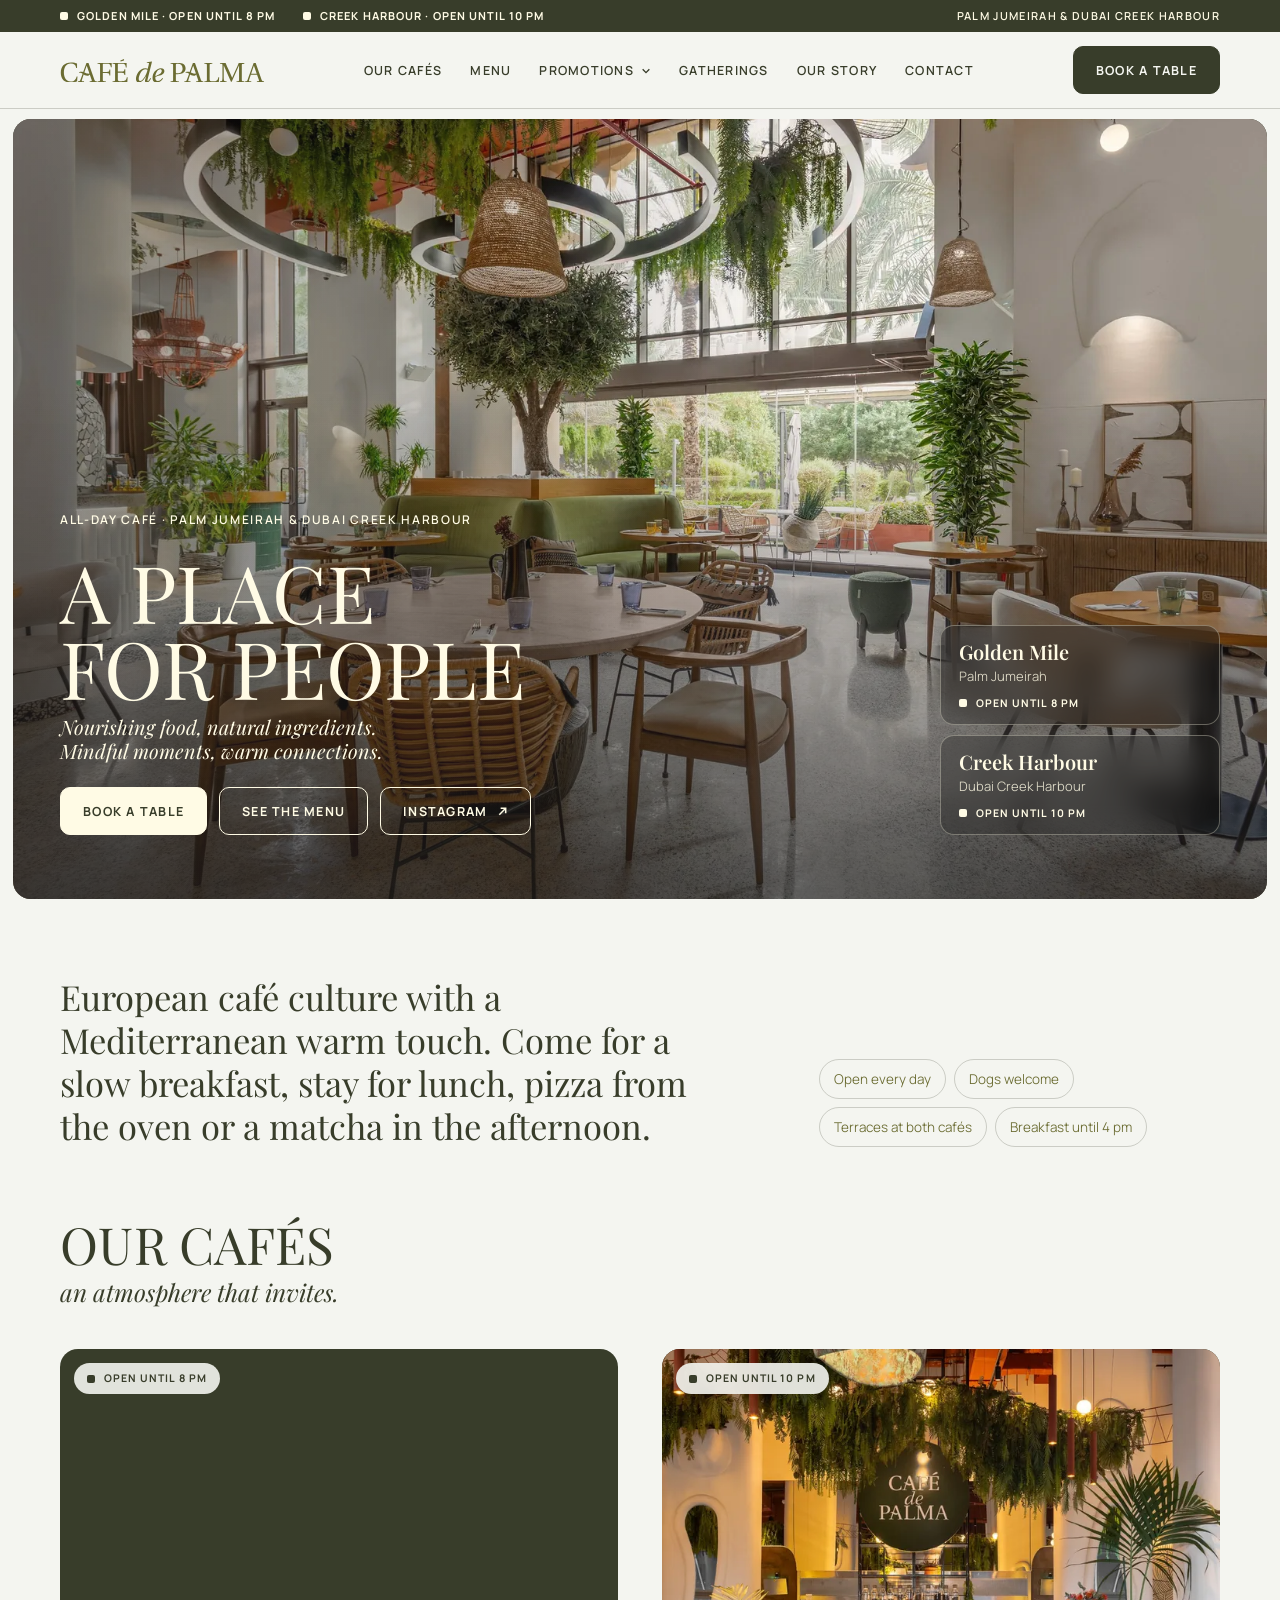
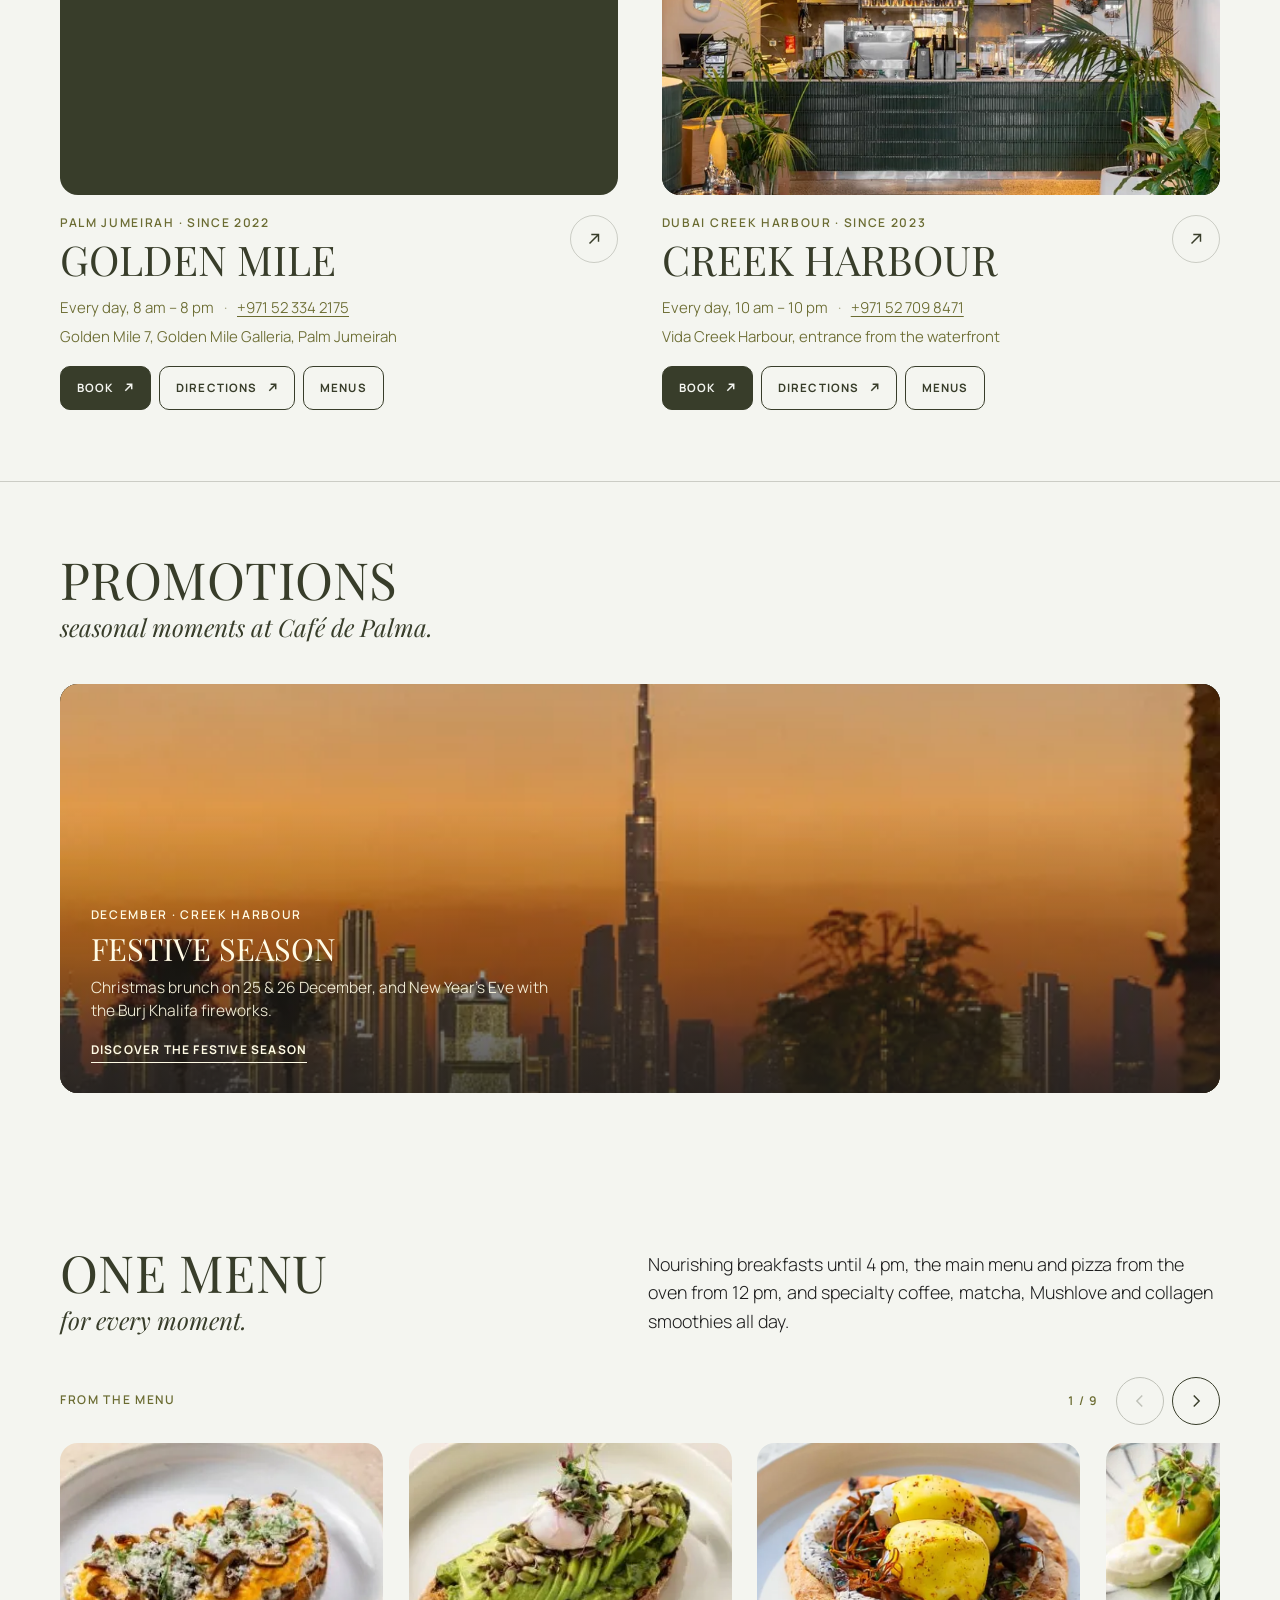
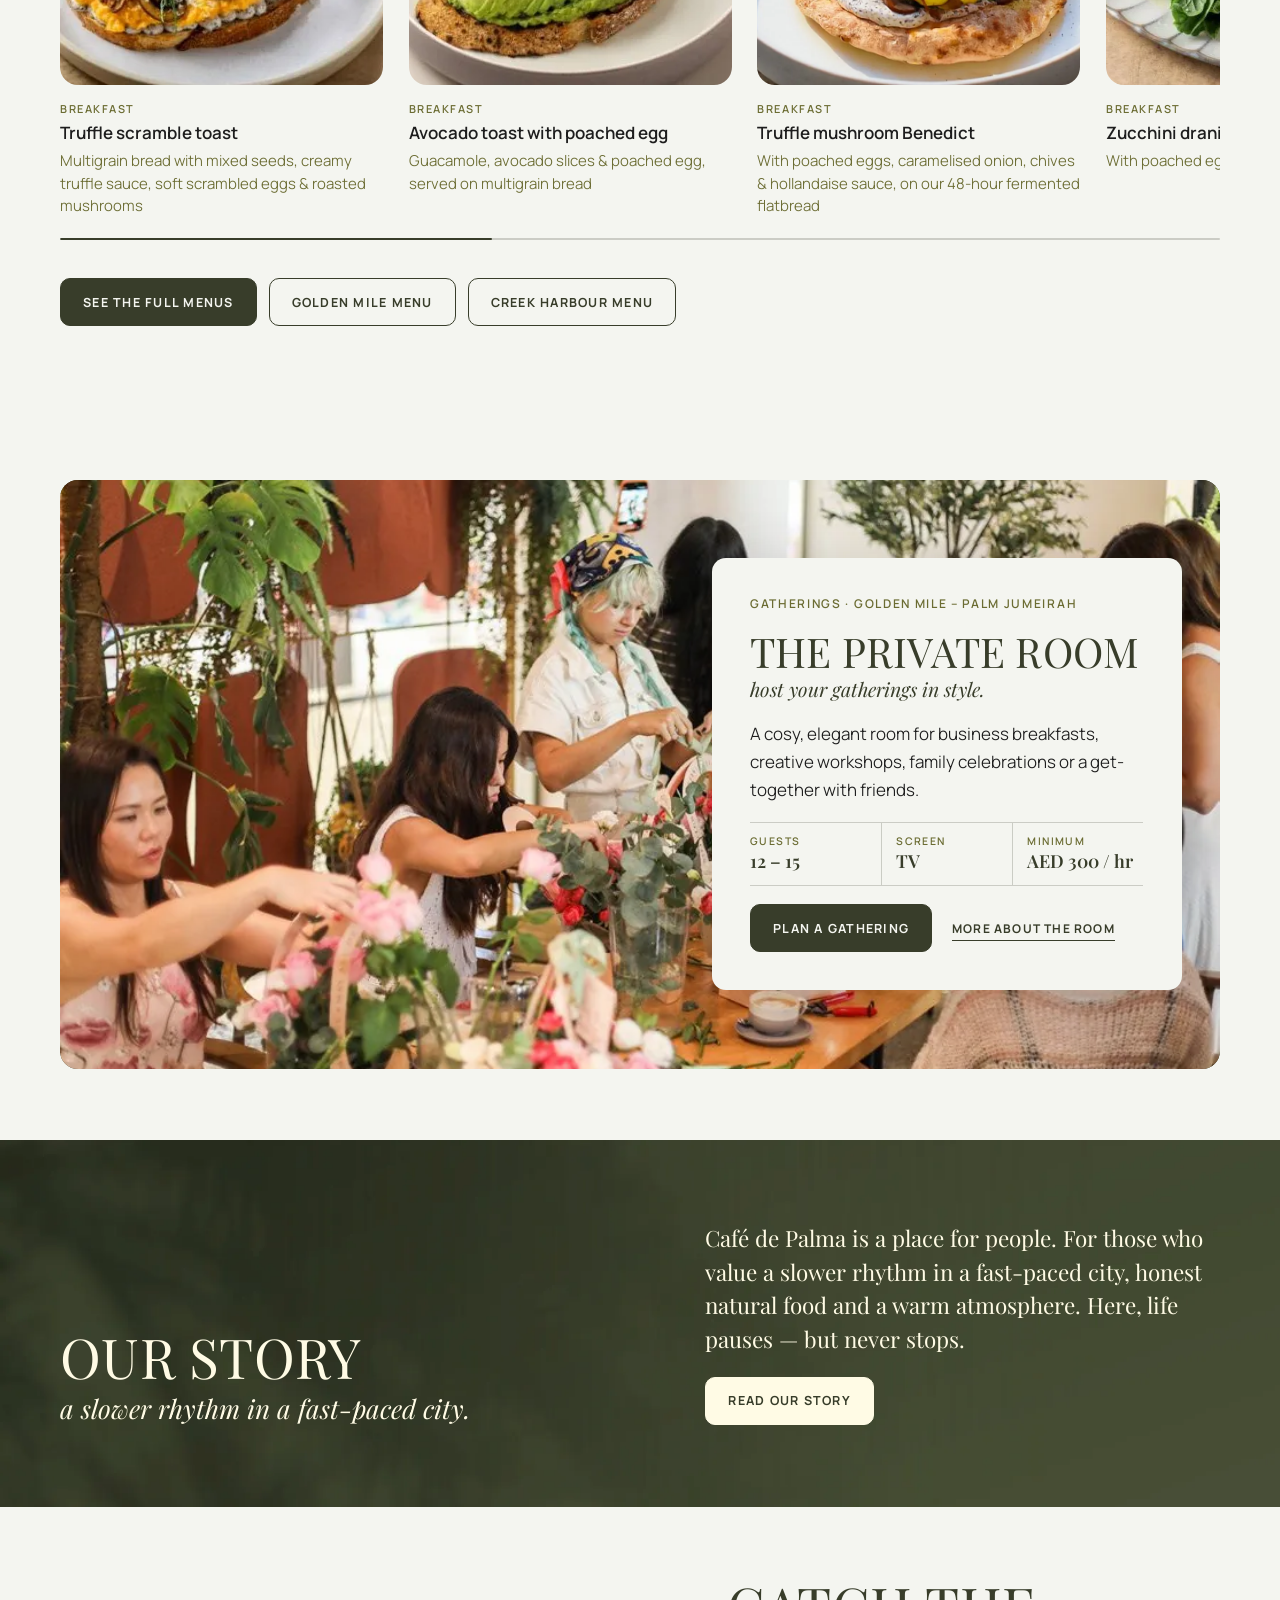
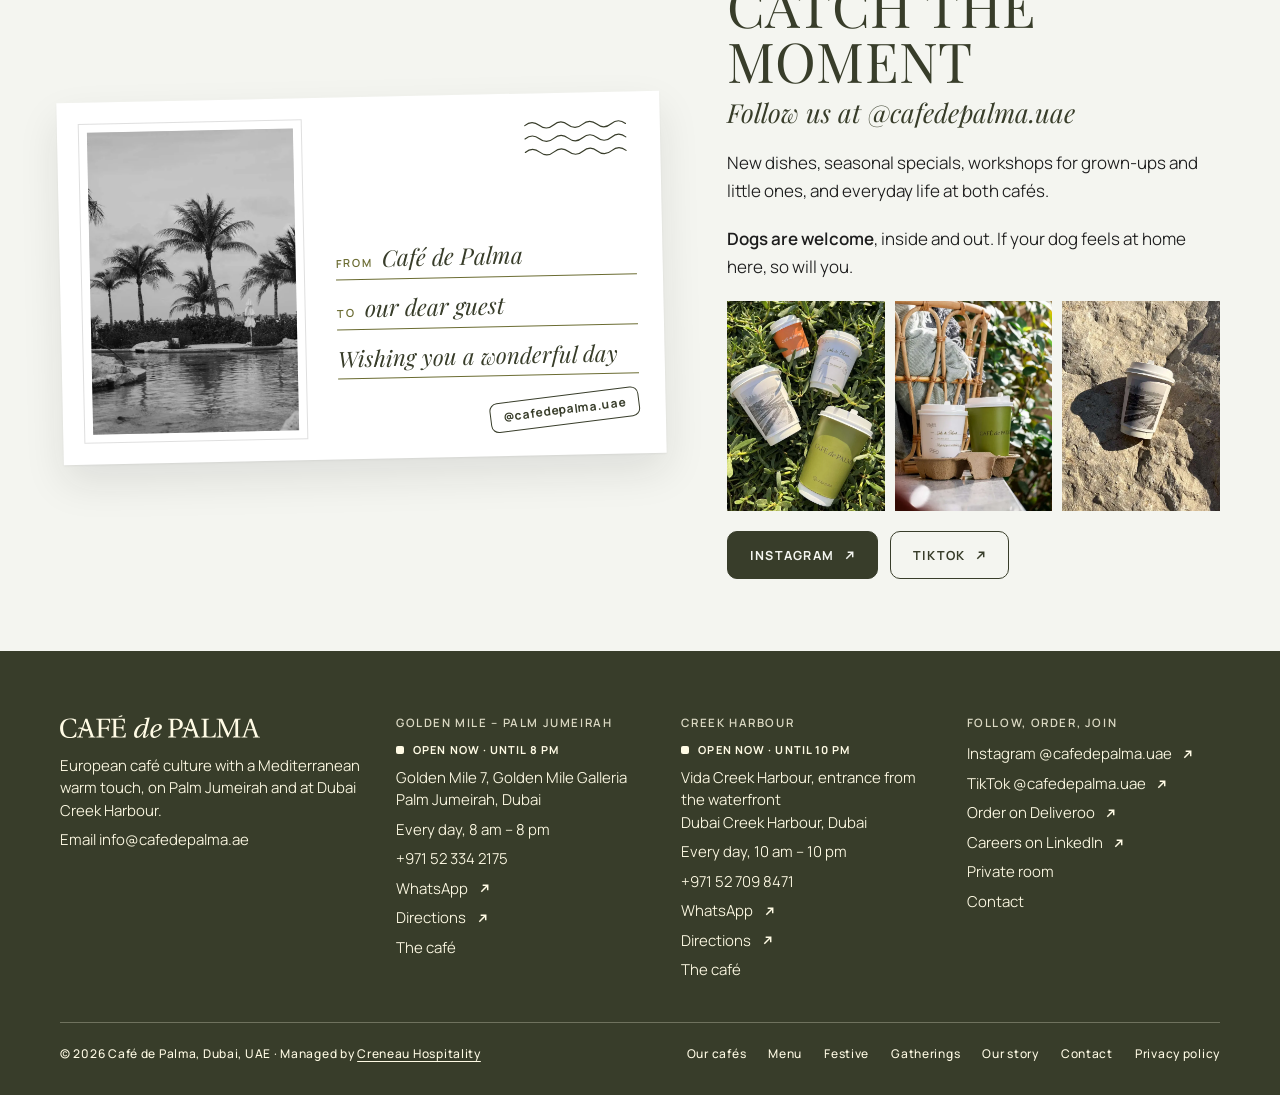
==== commit a90cd7bb: "new" ====
--- a/index.html
+++ b/index.html
@@ -42,10 +42,10 @@
 <meta name="twitter:description" content="All-day café in Dubai on Palm Jumeirah and Dubai Creek Harbour: slow breakfasts, stone-baked pizza, specialty coffee, matcha and smoothies. Open daily.">
 <meta name="twitter:image" content="https://cafedepalma.ae/assets/og/home.jpg">
 <meta name="twitter:image:alt" content="The dining room at Café de Palma Golden Mile, with hanging greenery, an olive tree and rattan chairs">
-<link rel="preload" href="/assets/fonts/heuristica-bold.woff2" as="font" type="font/woff2" crossorigin>
+<link rel="preload" href="/assets/fonts/playfair-display-variable.woff2" as="font" type="font/woff2" crossorigin>
 <link rel="preload" href="/assets/fonts/manrope-variable.woff2" as="font" type="font/woff2" crossorigin>
-<link rel="stylesheet" href="/assets/cdp.css?v=1d4d2835d2">
-<script defer src="/assets/cdp.js?v=1d4d2835d2"></script>
+<link rel="stylesheet" href="/assets/cdp.css?v=b73c605a7e">
+<script defer src="/assets/cdp.js?v=b73c605a7e"></script>
 <script type="application/ld+json">
 {
  "@context": "https://schema.org",
@@ -120,8 +120,7 @@
     <nav class="site-nav" id="site-nav" aria-label="Main">
       <a href="#cafes">Our cafés</a>
       <a href="/menu/">Menu</a>
-      <a href="/halloween/" data-show-until="2026-10-31">Halloween</a>
-      <a href="/festive/">Festive</a>
+      <div class="nav-group"><button type="button" class="nav-parent" aria-expanded="false" aria-controls="nav-promos">Promotions<svg viewBox="0 0 12 12" width="10" height="10" aria-hidden="true"><path d="m2 4 4 4 4-4" fill="none" stroke="currentColor" stroke-width="1.6"/></svg></button><div class="nav-sub" id="nav-promos"><a href="/halloween/" data-show-until="2026-10-31">Halloween</a><a href="/fuel-challenge/" data-show-until="2026-11-29">Palma 30×30 Fuel Challenge</a><a href="/festive/">Festive season</a></div></div>
       <a href="/gatherings/">Gatherings</a>
       <a href="/our-story/">Our story</a>
       <a href="/contact/">Contact</a>
@@ -170,7 +169,7 @@
   <section class="sec sec--flush" id="cafes" aria-labelledby="cafes-h">
     <div class="wrap">
       <div class="sec-head">
-        <h2 class="lockup h2" id="cafes-h"><span class="lockup__upper">Our cafés</span><span class="lockup__lower">An atmosphere that invites.</span></h2>
+        <h2 class="lockup h2" id="cafes-h"><span class="lockup__upper">Our cafés</span><span class="lockup__lower">an atmosphere that invites.</span></h2>
       </div>
       <div class="cafes">
       <article class="cafe" id="golden-mile" aria-labelledby="cafe-golden-mile" data-reveal>
@@ -220,14 +219,14 @@
   </section>
 
 
-  <section class="sec sec--flush sec--rule" id="seasonal" aria-labelledby="seasonal-h" data-show-until="2026-12-31">
+  <section class="sec sec--flush sec--rule" id="promotions" aria-labelledby="seasonal-h" data-show-until="2026-12-31">
     <div class="wrap">
       <div class="sec-head">
-        <h2 class="lockup h2" id="seasonal-h"><span class="lockup__upper">Coming up</span><span class="lockup__lower">seasonal moments at Café de Palma.</span></h2>
+        <h2 class="lockup h2" id="seasonal-h"><span class="lockup__upper">Promotions</span><span class="lockup__lower">seasonal moments at Café de Palma.</span></h2>
       </div>
       <div class="peek-grid">
         <a class="peek" href="/halloween/" data-show-until="2026-10-31" data-reveal>
-          <img class="ph ph-fill" src="/img/cdp-kids-at-the-table.webp" srcset="/img/cdp-kids-at-the-table-720.webp 720w, /img/cdp-kids-at-the-table.webp 1258w" sizes="(max-width:900px) 100vw, 50vw" width="1258" height="709" alt="" loading="lazy" decoding="async" style="--pos:58% 50%">
+          <img class="ph ph-fill" src="/img/cdp-kids-at-the-table.webp" srcset="/img/cdp-kids-at-the-table-720.webp 720w, /img/cdp-kids-at-the-table.webp 1258w" sizes="(max-width:900px) 100vw, 33vw" width="1258" height="709" alt="" loading="lazy" decoding="async" style="--pos:58% 50%">
           <span class="peek__body">
             <span class="eyebrow">29 – 31 October · both cafés</span>
             <span class="peek__title">Halloween</span>
@@ -235,8 +234,17 @@
             <span class="link-caps">Discover Halloween</span>
           </span>
         </a>
+        <a class="peek" href="/fuel-challenge/" data-show-until="2026-11-29" data-reveal>
+          <img class="ph ph-fill" src="/img/cdp-collagen-smoothies.webp" srcset="/img/cdp-collagen-smoothies-720.webp 720w, /img/cdp-collagen-smoothies.webp 1400w" sizes="(max-width:900px) 100vw, 33vw" width="1400" height="992" alt="" loading="lazy" decoding="async" style="--pos:50% 45%">
+          <span class="peek__body">
+            <span class="eyebrow">31 October – 29 November · both cafés</span>
+            <span class="peek__title">Palma 30×30 Fuel Challenge</span>
+            <span class="peek__text">Order from our Fitness Menu, collect stamps and unlock rewards, up to AED 1000 on your Palma Rewards account.</span>
+            <span class="link-caps">Discover the challenge</span>
+          </span>
+        </a>
         <a class="peek" href="/festive/" data-reveal>
-          <img class="ph ph-fill" src="/img/cdp-creek-harbour-skyline-sunset.webp" srcset="/img/cdp-creek-harbour-skyline-sunset-640.webp 640w, /img/cdp-creek-harbour-skyline-sunset.webp 1100w" sizes="(max-width:900px) 100vw, 50vw" width="1100" height="1649" alt="" loading="lazy" decoding="async" style="--pos:50% 62%">
+          <img class="ph ph-fill" src="/img/cdp-creek-harbour-skyline-sunset.webp" srcset="/img/cdp-creek-harbour-skyline-sunset-640.webp 640w, /img/cdp-creek-harbour-skyline-sunset.webp 1100w" sizes="(max-width:900px) 100vw, 33vw" width="1100" height="1649" alt="" loading="lazy" decoding="async" style="--pos:50% 62%">
           <span class="peek__body">
             <span class="eyebrow">December · Creek Harbour</span>
             <span class="peek__title">Festive season</span>
@@ -337,7 +345,7 @@
         <img class="ph ph-fill" src="/img/cdp-flower-workshop.webp" width="1010" height="569" alt="Guests arranging flowers around a long table during a workshop in the private room" loading="lazy" decoding="async" style="--pos:50% 50%">
         <div class="room-card">
           <p class="eyebrow">Gatherings · Golden Mile – Palm Jumeirah</p>
-          <h2 class="lockup h2" id="gather-h"><span class="lockup__upper">The private room</span><span class="lockup__lower">Host your gatherings in style.</span></h2>
+          <h2 class="lockup h2" id="gather-h"><span class="lockup__upper">The private room</span><span class="lockup__lower">host your gatherings in style.</span></h2>
           <p>A cosy, elegant room for business breakfasts, creative workshops, family celebrations or a get-together with friends.</p>
           <dl class="room-facts">
             <div><dt>Guests</dt><dd>12 – 15</dd></div>
@@ -357,8 +365,7 @@
     <div class="wrap">
       <div class="story-grid">
         <div class="story-copy" data-reveal>
-          <img class="monogram" src="/assets/logo/cafe-de-palma-monogram-cream.svg" alt="" width="64" height="78" loading="lazy">
-          <h2 class="lockup h2" id="story-h"><span class="lockup__upper">Our story</span><span class="lockup__lower">A slower rhythm in a fast-paced city.</span></h2>
+          <h2 class="lockup h2" id="story-h"><span class="lockup__upper">Our story</span><span class="lockup__lower">a slower rhythm in a fast-paced city.</span></h2>
         </div>
         <div class="stack" data-reveal>
           <p class="philosophy">Café de Palma is a place for people. For those who value a slower rhythm in a fast-paced city, honest natural food and a warm atmosphere. Here, life pauses — but never stops.</p>
@@ -441,11 +448,12 @@
       </div>
     </div>
     <div class="foot-bottom">
-      <span>&copy; <span data-year>2026</span> Café de Palma, Dubai, UAE &middot; Managed by Creneau Hospitality</span>
+      <span>&copy; <span data-year>2026</span> Café de Palma, Dubai, UAE &middot; Managed by <a href="https://www.creneauhospitality.com/" target="_blank" rel="noopener">Creneau Hospitality<span class="sr-only"> (opens in a new tab)</span></a></span>
       <nav aria-label="Footer">
         <a href="/#cafes">Our cafés</a>
         <a href="/menu/">Menu</a>
         <a href="/halloween/" data-show-until="2026-10-31">Halloween</a>
+        <a href="/fuel-challenge/" data-show-until="2026-11-29">Fuel Challenge</a>
         <a href="/festive/">Festive</a>
         <a href="/gatherings/">Gatherings</a>
         <a href="/our-story/">Our story</a>
--- a/assets/cdp.css
+++ b/assets/cdp.css
@@ -12,6 +12,15 @@
 @font-face{font-family:"Heuristica";src:url("fonts/heuristica-bold.woff2") format("woff2");font-weight:700;font-style:normal;font-display:swap}
 @font-face{font-family:"Playfair Display";src:url("fonts/playfair-display-variable.woff2") format("woff2");font-weight:400 900;font-style:normal;font-display:swap}
 @font-face{font-family:"Playfair Display";src:url("fonts/playfair-display-italic-variable.woff2") format("woff2");font-weight:400 900;font-style:italic;font-display:swap}
+/* Cygre (brand paragraph face, by RandomMaerks) is a licensed font: it is used when installed on the device, and the
+   licensed web files can be added as fonts/cygre-light.woff2 and fonts/cygre-book.woff2 (see the commented rules). Manrope stands in until then. */
+@font-face{font-family:"Cygre";src:local("Cygre Light"),local("Cygre-Light");font-weight:300;font-style:normal;font-display:swap}
+@font-face{font-family:"Cygre";src:local("Cygre Book"),local("Cygre-Book");font-weight:350;font-style:normal;font-display:swap}
+@font-face{font-family:"Cygre";src:local("Cygre Medium"),local("Cygre-Medium");font-weight:500;font-style:normal;font-display:swap}
+@font-face{font-family:"Cygre";src:local("Cygre SemiBold"),local("Cygre-SemiBold");font-weight:600;font-style:normal;font-display:swap}
+@font-face{font-family:"Cygre";src:local("Cygre Bold"),local("Cygre-Bold");font-weight:700;font-style:normal;font-display:swap}
+/* @font-face{font-family:"Cygre";src:url("fonts/cygre-light.woff2") format("woff2");font-weight:300;font-display:swap}
+   @font-face{font-family:"Cygre";src:url("fonts/cygre-book.woff2") format("woff2");font-weight:350;font-display:swap} */
 @font-face{font-family:"Manrope";src:url("fonts/manrope-variable.woff2") format("woff2");font-weight:200 800;font-style:normal;font-display:swap}
 
 :root{
@@ -42,7 +51,7 @@
   --focus:#383D2A;
 
   /* type */
-  --serif:Heuristica, Utopia, Georgia, "Times New Roman", serif;
+  --serif:"Playfair Display", Georgia, "Times New Roman", serif;
   --display:"Playfair Display", Georgia, "Times New Roman", serif;
   --sans:Cygre, Manrope, system-ui, -apple-system, "Segoe UI", sans-serif;
   --fs-hero:clamp(46px, 6.4vw, 92px);
@@ -71,7 +80,7 @@
 /* ---------- base ---------- */
 *,*::before,*::after{box-sizing:border-box}
 html{-webkit-text-size-adjust:100%;scroll-padding-top:calc(var(--header-h) + 16px + env(safe-area-inset-top,0px))}
-body{margin:0;background:var(--surface);color:var(--ink);font:400 17px/1.6 var(--sans);-webkit-font-smoothing:antialiased;text-rendering:optimizeLegibility;font-variant-numeric:lining-nums}
+body{margin:0;background:var(--surface);color:var(--ink);font:350 17px/1.65 var(--sans);-webkit-font-smoothing:antialiased;text-rendering:optimizeLegibility;font-variant-numeric:lining-nums}
 img{display:block;max-width:100%;height:auto}
 h1,h2,h3,h4,p,ul,ol,dl,dd,figure,blockquote,address{margin:0}
 ul,ol{padding:0;list-style:none}
@@ -729,3 +738,74 @@
 .peek__title{font:700 clamp(30px,3vw,42px)/1.05 var(--serif)}
 .peek__text{font-size:15.5px;line-height:1.5;opacity:.92}
 .peek .link-caps{margin-top:4px;color:#FFFBE5}
+.foot-bottom span>a{text-decoration:underline;text-underline-offset:3px}
+
+/* ================= brand typography: Playfair Display capitals for headlines, Playfair italic lower case
+   for sub headlines, Cygre Light/Book for running text ================= */
+h1,h2{font-family:var(--display);font-weight:400;text-transform:uppercase;letter-spacing:.005em;line-height:1}
+h3,h4{font-family:var(--display);font-weight:600}
+.lockup__upper{font-weight:400}
+.lockup__lower,.spooky__lower,.menu-lockup__lower,.lockup__lower *{text-transform:none;letter-spacing:0}
+.cafe-title,.peek__title,.room-card .lockup__upper{font-family:var(--display);font-weight:400;text-transform:uppercase}
+.hero-x h1{font-size:clamp(44px,6.2vw,92px);line-height:.96;letter-spacing:0}
+.page-hero h1{font-size:clamp(42px,5.4vw,78px)}
+.sec-head .lockup{font-size:clamp(32px,4vw,54px)}
+.hx-name,.pk-price,.mp-course,.room-facts dd{font-family:var(--display);font-weight:600}
+.brand-values summary{font-family:var(--display);font-weight:500}
+p,li,dd,address{font-weight:inherit}
+.lead,.sec-head__intro,.philosophy{font-weight:300}
+strong,b{font-weight:600}
+
+/* header: Promotions with its sub menu */
+.nav-group{position:relative;display:flex;align-items:center}
+.nav-parent{display:inline-flex;align-items:center;gap:7px;padding:10px 0 8px;border:0;border-bottom:1.5px solid transparent;border-radius:0;background:none;font:inherit;letter-spacing:inherit;text-transform:inherit;color:var(--ink-strong);cursor:pointer}
+.nav-parent:hover,.nav-parent[data-current]{border-bottom-color:var(--ink-strong)}
+.nav-parent svg{transition:transform .2s ease}
+.nav-sub{position:absolute;top:100%;left:-20px;z-index:60;display:none;flex-direction:column;min-width:280px;padding:8px 20px;border:1px solid var(--line);border-radius:14px;background:var(--surface);box-shadow:0 20px 44px rgba(29,29,29,.14)}
+.nav-sub::before{content:"";position:absolute;left:0;right:0;top:-12px;height:12px}
+.nav-group:hover .nav-sub,.nav-group:focus-within .nav-sub,.nav-group.is-open .nav-sub{display:flex}
+.nav-group:hover .nav-parent svg,.nav-group.is-open .nav-parent svg{transform:rotate(180deg)}
+.site-nav .nav-sub a{padding:13px 0;border-bottom:1px solid var(--line);white-space:nowrap}
+.site-nav .nav-sub a:last-child{border-bottom:0}
+.site-nav .nav-sub a:hover{color:var(--ink-brand);border-bottom-color:var(--line)}
+.site-nav .nav-sub a[aria-current]{text-decoration:underline;text-underline-offset:4px}
+.nav-sub a[hidden]{display:none}
+@media (max-width:1080px){
+  .nav-group{flex-direction:column;align-items:stretch}
+  .nav-parent{padding:15px 0;cursor:default;font-size:13.5px;background:linear-gradient(to right,var(--rule) 50%,transparent 0) 0 100%/4px 1px repeat-x}
+  .nav-parent:hover,.nav-parent[data-current]{border-bottom-color:transparent}
+  .nav-parent svg{display:none}
+  .nav-sub,.nav-group:hover .nav-sub{position:static;display:flex;min-width:0;padding:0 0 0 18px;border:0;border-radius:0;background:none;box-shadow:none}
+  .site-nav .nav-sub a{white-space:normal;border-bottom:0}
+}
+
+/* home promotions: three cards */
+.peek-grid{grid-template-columns:repeat(auto-fit,minmax(min(100%,300px),1fr))}
+.peek__title{font-size:clamp(26px,2.4vw,34px)}
+
+/* Palma 30x30 Fuel Challenge */
+.fuel-band{padding-block:var(--sec-pad)}
+.fuel-band .sec-head__intro{color:rgba(255,251,229,.88)}
+.rw-track{position:relative;padding-top:8px}
+.rw-bar{position:relative;height:10px;margin:0 0 28px;border-radius:999px;background:linear-gradient(90deg,#F6D7C1 0,#F2A26B 40%,#E57D37 100%)}
+.rw-list{display:grid;grid-template-columns:repeat(4,minmax(0,1fr));gap:var(--gap)}
+.rw{display:flex;flex-direction:column;gap:8px;padding-top:18px;border-top:1px solid rgba(255,251,229,.3)}
+.rw-n{display:grid;place-items:center;width:52px;height:52px;border-radius:50%;background:#E57D37;color:#1D1D1D;font:700 19px/1 var(--sans)}
+.rw-t{font:400 clamp(22px,2vw,28px)/1.1 var(--display);text-transform:uppercase;color:#FFFBE5}
+.rw-d{font-size:15.5px;line-height:1.5;color:rgba(255,251,229,.88)}
+.fm-grid{display:grid;grid-template-columns:repeat(2,minmax(0,1fr));gap:clamp(28px,4vw,56px) clamp(32px,5vw,80px);align-items:start}
+.fm-sec h3{margin-bottom:6px;font:400 clamp(22px,2vw,28px)/1.1 var(--display);text-transform:uppercase;color:var(--ink-strong)}
+.fm-sec--box{padding:20px 24px;border:1.5px dashed var(--rule);border-radius:var(--radius-media)}
+.fm-item{padding-block:14px;border-bottom:1px solid var(--line)}
+.fm-item:last-child{border-bottom:0}
+.fm-top{display:flex;align-items:baseline;gap:10px}
+.fm-top h4{font:600 18px/1.25 var(--sans);color:var(--ink)}
+.fm-tag{padding:2px 8px;border:1px solid var(--line);border-radius:999px;font:600 10.5px/1.5 var(--sans);letter-spacing:.08em;text-transform:uppercase;color:var(--ink-brand);white-space:nowrap}
+.fm-dots{flex:1;border-bottom:1px dotted var(--line);transform:translateY(-4px)}
+.fm-price{font:600 18px/1 var(--sans);color:var(--ink-strong)}
+.fm-desc{margin-top:3px;font-style:italic;font-size:15px;color:var(--ink-meta)}
+.fm-macros{display:flex;flex-wrap:wrap;gap:4px 14px;margin-top:6px;font:600 12px/1.4 var(--sans);letter-spacing:.04em;color:#C8612A}
+.fm-foot{display:flex;flex-wrap:wrap;align-items:center;justify-content:space-between;gap:20px 40px;margin-top:clamp(32px,4vw,48px);padding-top:24px;border-top:1px solid var(--line)}
+.fm-foot .note{max-width:60ch}
+@media (max-width:900px){.rw-list{grid-template-columns:repeat(2,minmax(0,1fr))}.fm-grid{grid-template-columns:minmax(0,1fr)}}
+@media (max-width:520px){.rw-list{grid-template-columns:minmax(0,1fr)}.rw-bar{display:none}}
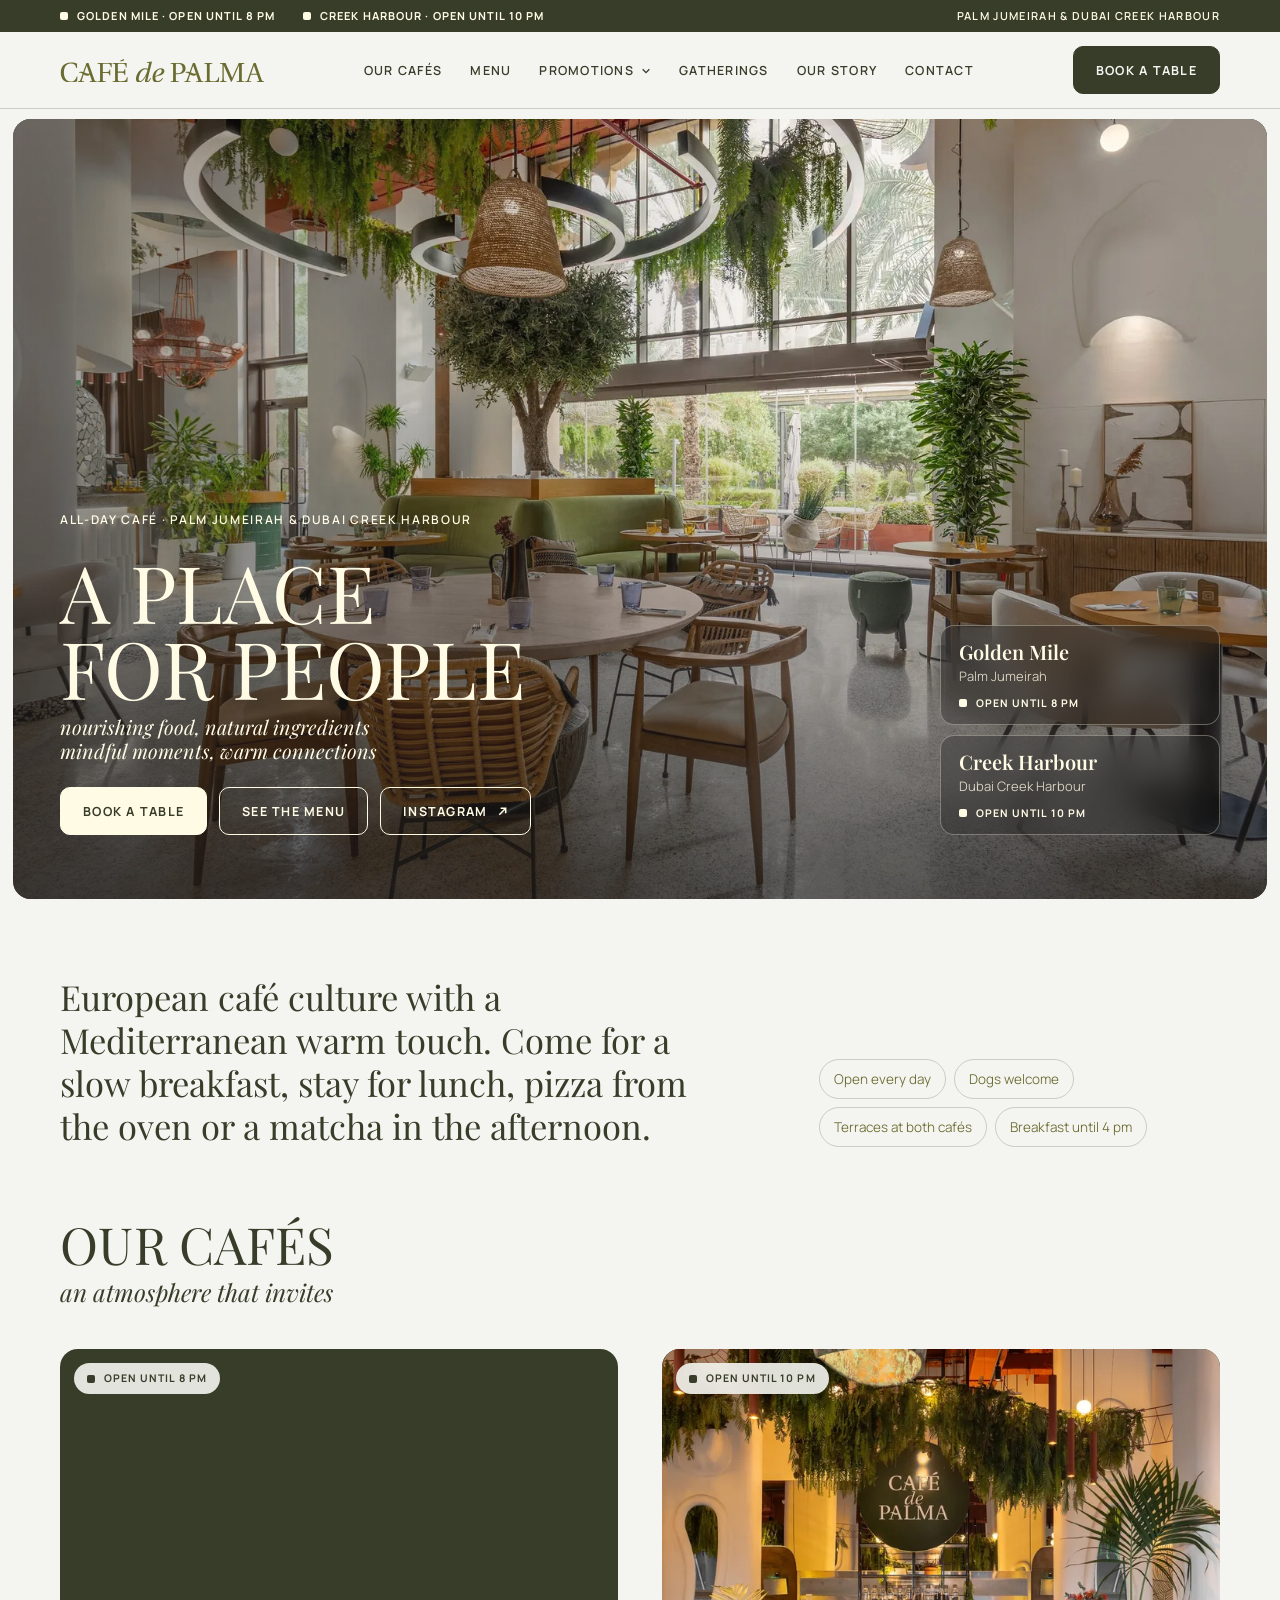
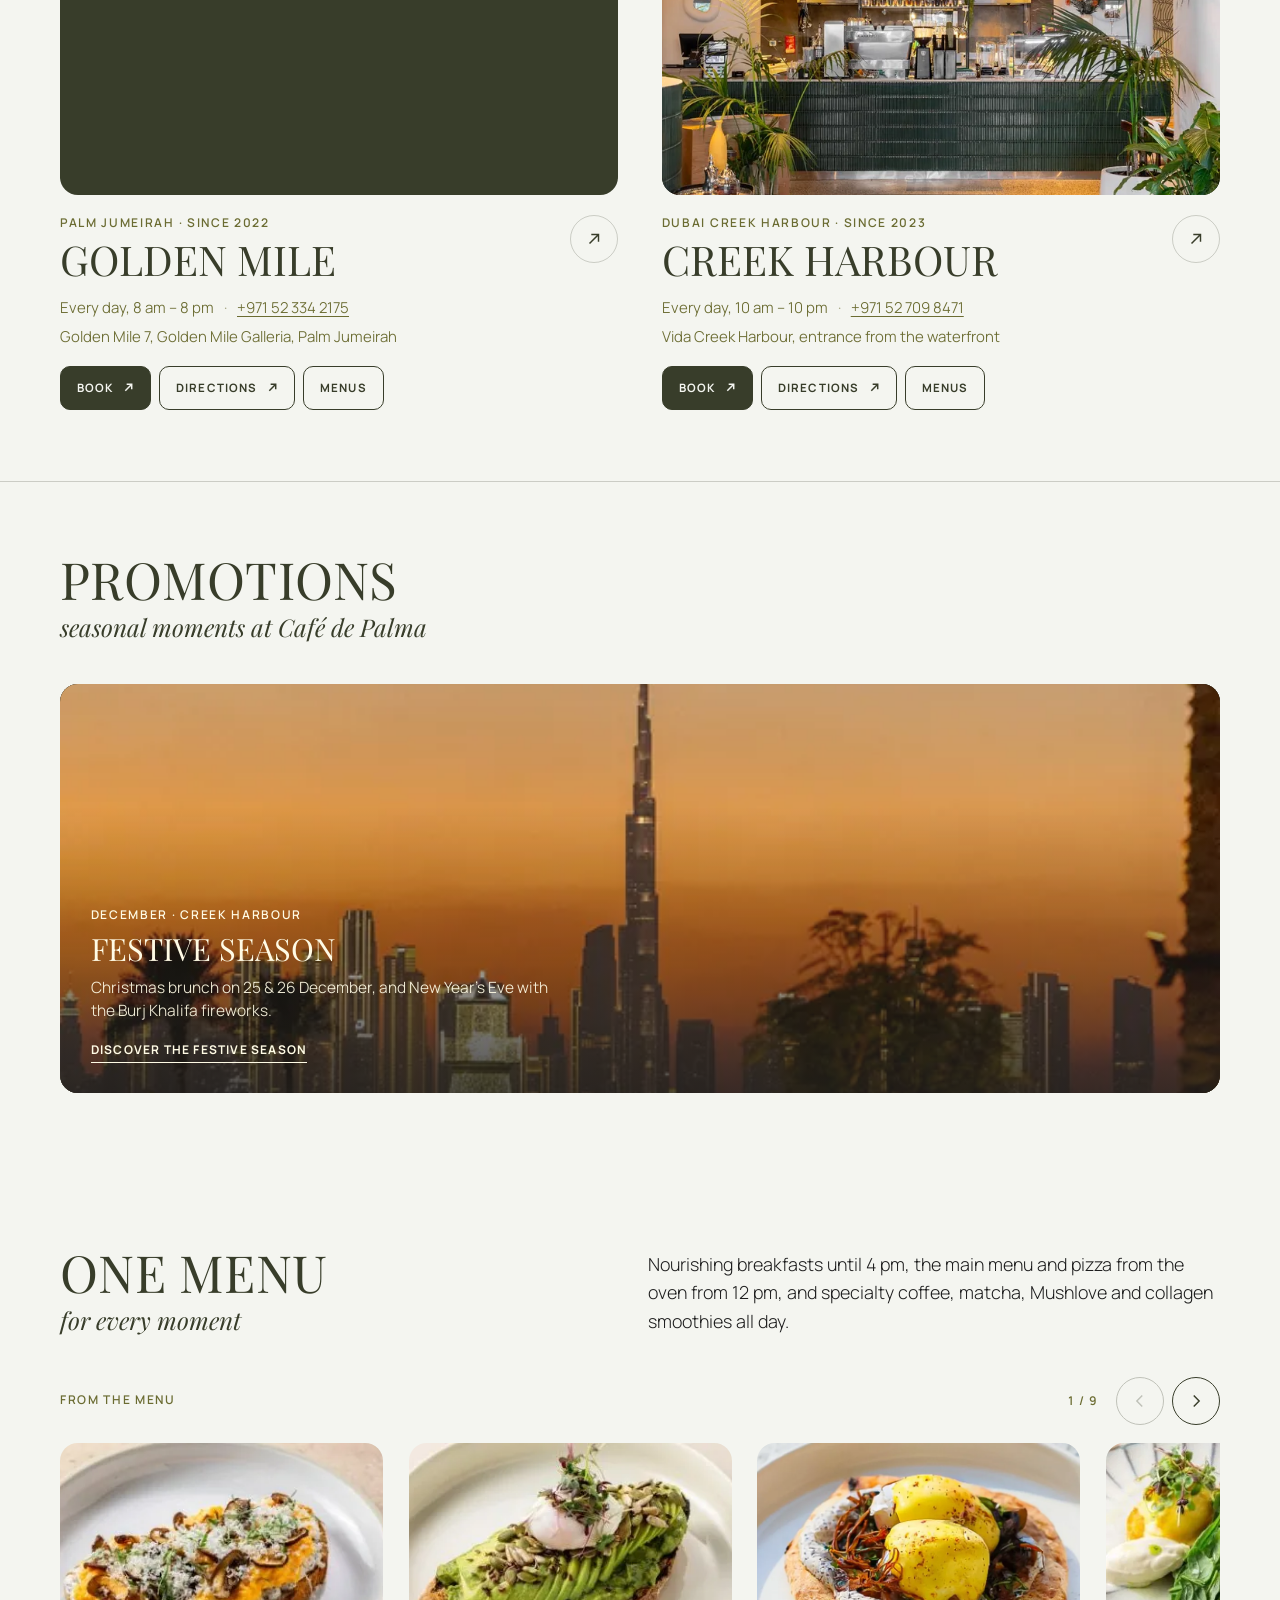
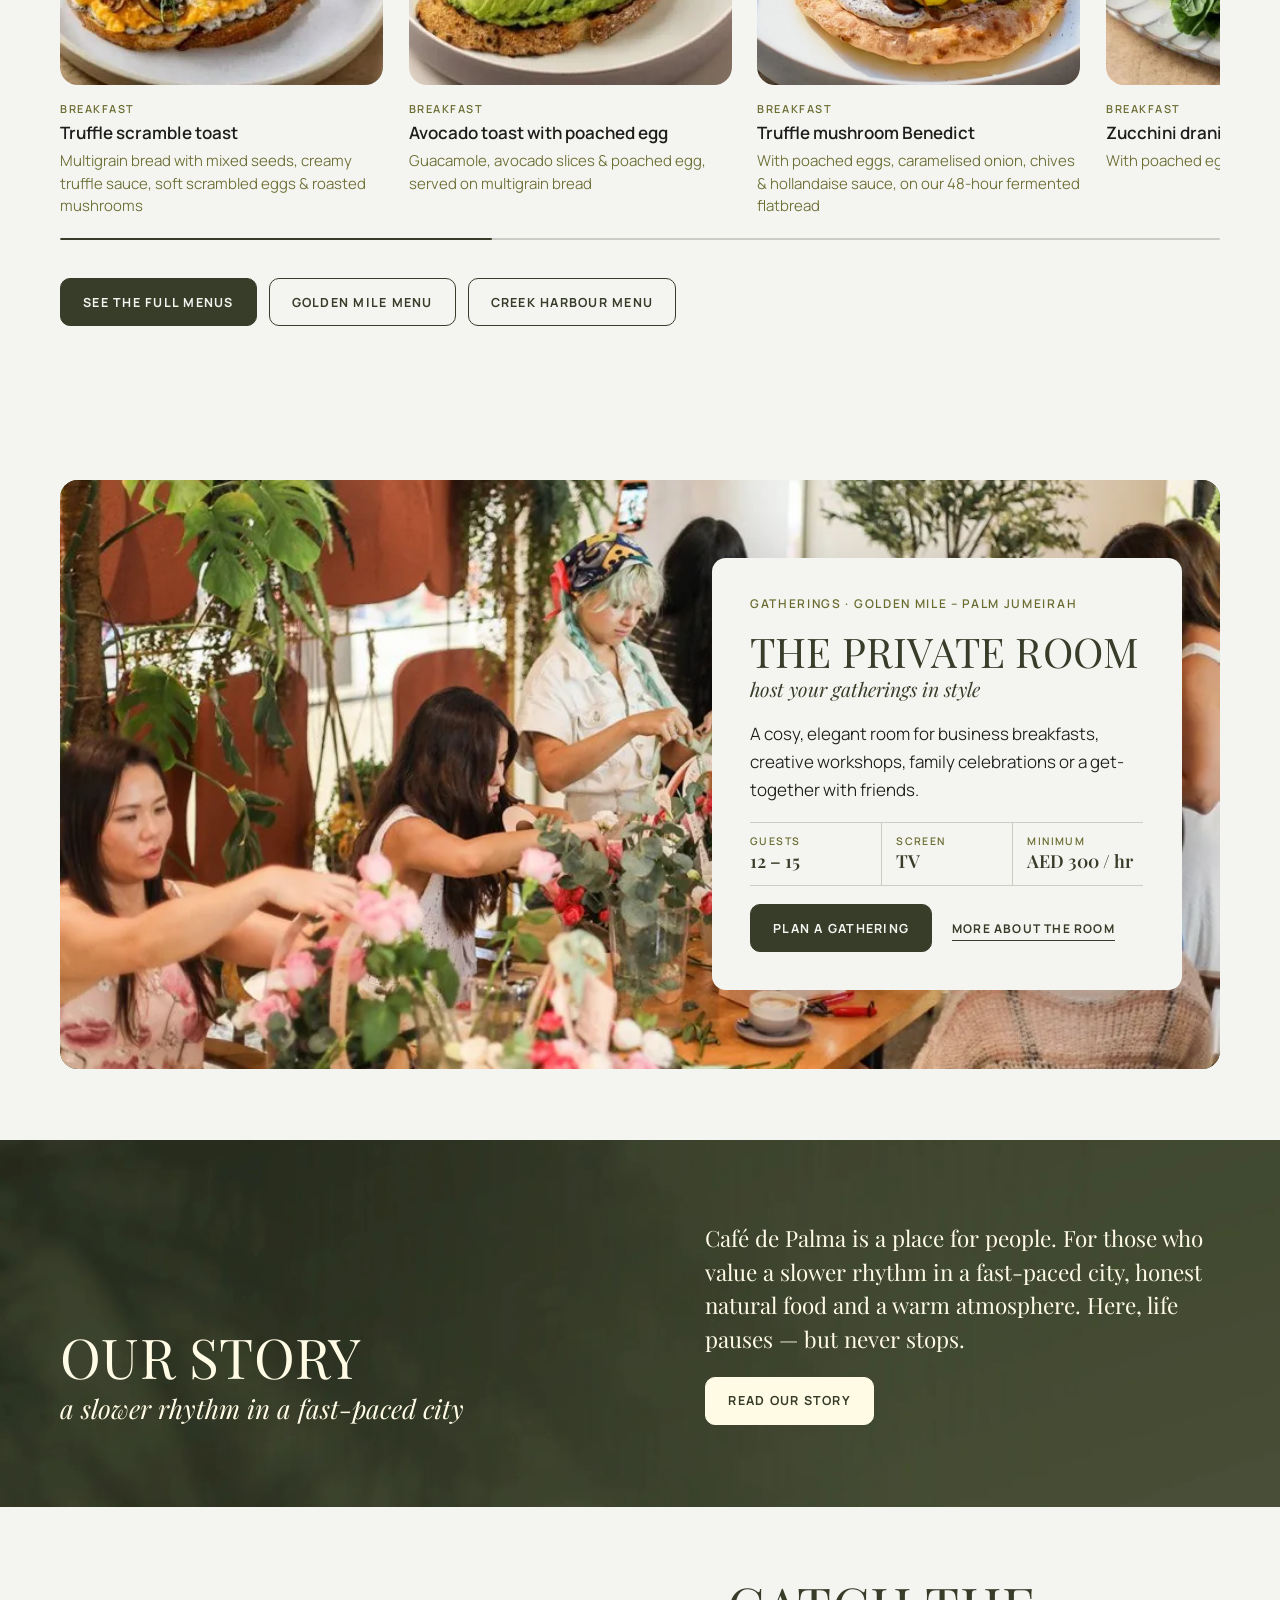
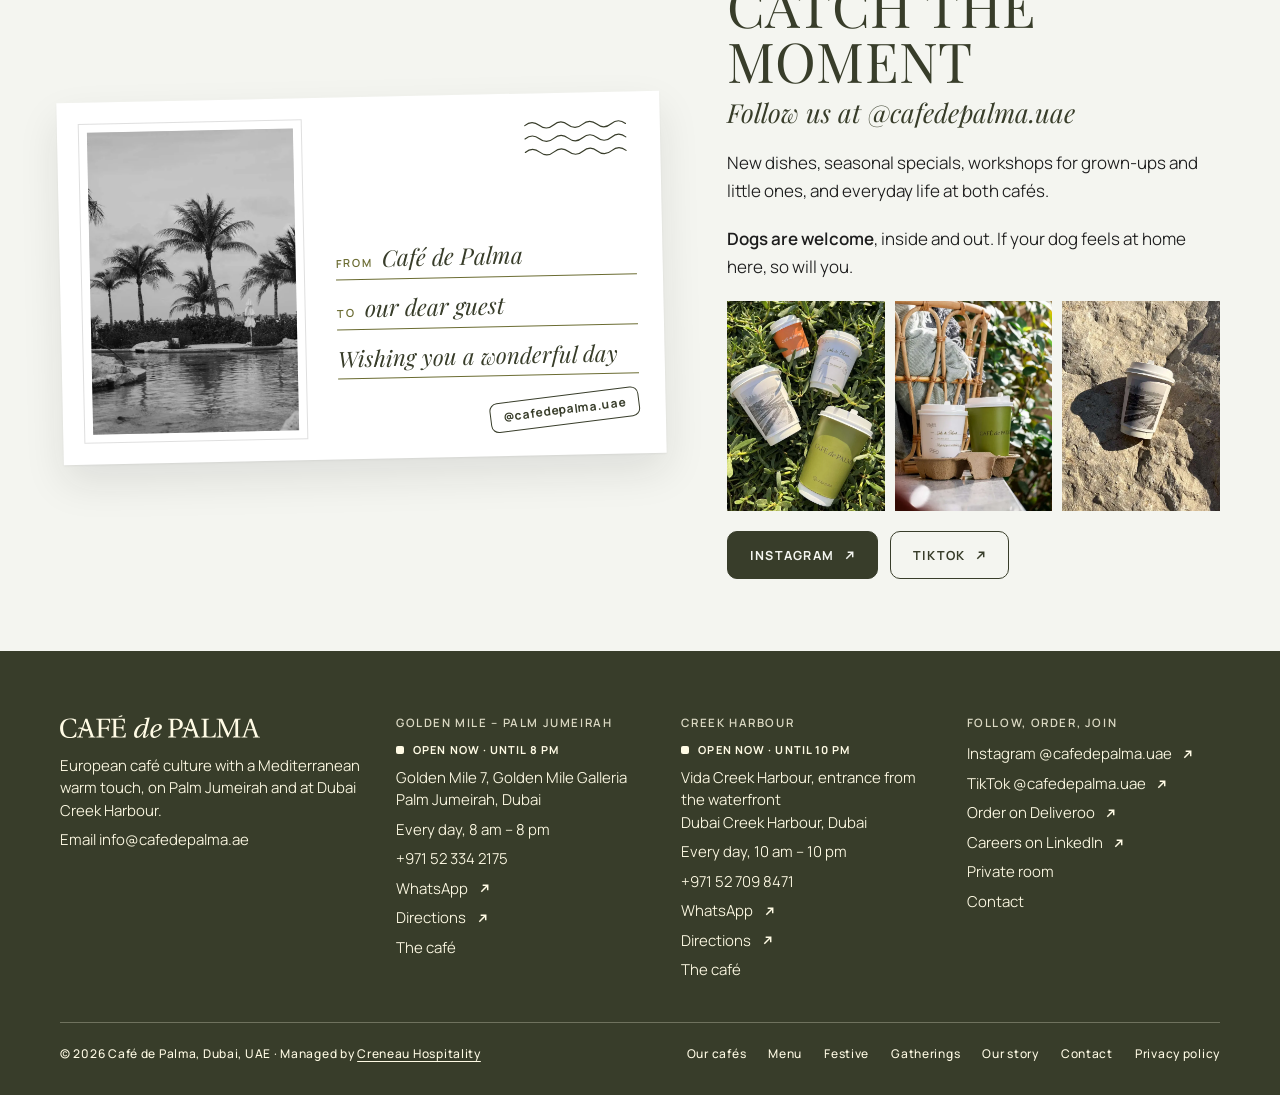
==== commit bde3a29c: "new" ====
--- a/index.html
+++ b/index.html
@@ -44,8 +44,8 @@
 <meta name="twitter:image:alt" content="The dining room at Café de Palma Golden Mile, with hanging greenery, an olive tree and rattan chairs">
 <link rel="preload" href="/assets/fonts/playfair-display-variable.woff2" as="font" type="font/woff2" crossorigin>
 <link rel="preload" href="/assets/fonts/manrope-variable.woff2" as="font" type="font/woff2" crossorigin>
-<link rel="stylesheet" href="/assets/cdp.css?v=b73c605a7e">
-<script defer src="/assets/cdp.js?v=b73c605a7e"></script>
+<link rel="stylesheet" href="/assets/cdp.css?v=5d5cc2a29e">
+<script defer src="/assets/cdp.js?v=5d5cc2a29e"></script>
 <script type="application/ld+json">
 {
  "@context": "https://schema.org",
@@ -143,7 +143,7 @@
     <div class="wrap hero-x__inner">
       <div class="hero-x__copy">
         <p class="eyebrow">All-day café · Palm Jumeirah &amp; Dubai Creek Harbour</p>
-        <h1 class="lockup" id="hero-h"><span class="lockup__upper">A place for people</span><span class="lockup__lower">Nourishing food, natural ingredients. Mindful moments, warm connections.</span></h1>
+        <h1 class="lockup" id="hero-h"><span class="lockup__upper">A place for people</span><span class="lockup__lower">nourishing food, natural ingredients<br>mindful moments, warm connections</span></h1>
         <div class="actions">
           <a class="btn" href="#cafes" data-open-book>Book a table</a>
           <a class="btn btn-line" href="/menu/">See the menu</a>
@@ -169,7 +169,7 @@
   <section class="sec sec--flush" id="cafes" aria-labelledby="cafes-h">
     <div class="wrap">
       <div class="sec-head">
-        <h2 class="lockup h2" id="cafes-h"><span class="lockup__upper">Our cafés</span><span class="lockup__lower">an atmosphere that invites.</span></h2>
+        <h2 class="lockup h2" id="cafes-h"><span class="lockup__upper">Our cafés</span><span class="lockup__lower">an atmosphere that invites</span></h2>
       </div>
       <div class="cafes">
       <article class="cafe" id="golden-mile" aria-labelledby="cafe-golden-mile" data-reveal>
@@ -222,7 +222,7 @@
   <section class="sec sec--flush sec--rule" id="promotions" aria-labelledby="seasonal-h" data-show-until="2026-12-31">
     <div class="wrap">
       <div class="sec-head">
-        <h2 class="lockup h2" id="seasonal-h"><span class="lockup__upper">Promotions</span><span class="lockup__lower">seasonal moments at Café de Palma.</span></h2>
+        <h2 class="lockup h2" id="seasonal-h"><span class="lockup__upper">Promotions</span><span class="lockup__lower">seasonal moments at Café de Palma</span></h2>
       </div>
       <div class="peek-grid">
         <a class="peek" href="/halloween/" data-show-until="2026-10-31" data-reveal>
@@ -259,7 +259,7 @@
   <section class="sec" id="menu" aria-labelledby="menu-h">
     <div class="wrap">
       <div class="sec-head">
-        <h2 class="lockup h2" id="menu-h"><span class="lockup__upper">One menu</span><span class="lockup__lower">for every moment.</span></h2>
+        <h2 class="lockup h2" id="menu-h"><span class="lockup__upper">One menu</span><span class="lockup__lower">for every moment</span></h2>
         <p class="sec-head__intro">Nourishing breakfasts until 4 pm, the main menu and pizza from the oven from 12 pm, and specialty coffee, matcha, Mushlove and collagen smoothies all day.</p>
       </div>
       <div class="carousel" data-carousel aria-roledescription="carousel" aria-label="From the menu" data-reveal>
@@ -345,7 +345,7 @@
         <img class="ph ph-fill" src="/img/cdp-flower-workshop.webp" width="1010" height="569" alt="Guests arranging flowers around a long table during a workshop in the private room" loading="lazy" decoding="async" style="--pos:50% 50%">
         <div class="room-card">
           <p class="eyebrow">Gatherings · Golden Mile – Palm Jumeirah</p>
-          <h2 class="lockup h2" id="gather-h"><span class="lockup__upper">The private room</span><span class="lockup__lower">host your gatherings in style.</span></h2>
+          <h2 class="lockup h2" id="gather-h"><span class="lockup__upper">The private room</span><span class="lockup__lower">host your gatherings in style</span></h2>
           <p>A cosy, elegant room for business breakfasts, creative workshops, family celebrations or a get-together with friends.</p>
           <dl class="room-facts">
             <div><dt>Guests</dt><dd>12 – 15</dd></div>
@@ -365,7 +365,7 @@
     <div class="wrap">
       <div class="story-grid">
         <div class="story-copy" data-reveal>
-          <h2 class="lockup h2" id="story-h"><span class="lockup__upper">Our story</span><span class="lockup__lower">a slower rhythm in a fast-paced city.</span></h2>
+          <h2 class="lockup h2" id="story-h"><span class="lockup__upper">Our story</span><span class="lockup__lower">a slower rhythm in a fast-paced city</span></h2>
         </div>
         <div class="stack" data-reveal>
           <p class="philosophy">Café de Palma is a place for people. For those who value a slower rhythm in a fast-paced city, honest natural food and a warm atmosphere. Here, life pauses — but never stops.</p>
--- a/assets/cdp.css
+++ b/assets/cdp.css
@@ -809,3 +809,21 @@
 .fm-foot .note{max-width:60ch}
 @media (max-width:900px){.rw-list{grid-template-columns:repeat(2,minmax(0,1fr))}.fm-grid{grid-template-columns:minmax(0,1fr)}}
 @media (max-width:520px){.rw-list{grid-template-columns:minmax(0,1fr)}.rw-bar{display:none}}
+/* festive menus */
+.fx-menu{gap:6px}
+.fx-course{padding-top:18px}
+.fx-head{display:flex;align-items:baseline;gap:10px;padding-bottom:8px;border-bottom:1px solid var(--line);font:400 18px/1.2 var(--display);text-transform:uppercase;letter-spacing:.04em;color:var(--ink-strong)}
+.fx-head em{font-size:15px;text-transform:none;letter-spacing:0;color:var(--ink-brand)}
+.fx-menu ul{margin-top:0}
+.fx-menu li{display:flex;flex-direction:column;gap:2px;align-items:stretch;padding-block:11px;border-bottom:1px dotted var(--line)}
+.fx-menu li:last-child{border-bottom:0}
+.fx-name{font:600 16.5px/1.3 var(--sans);color:var(--ink)}
+.fx-desc{font-style:italic;font-size:14.5px;line-height:1.45;color:var(--ink-meta)}
+/* festive menus as pop-ups */
+dialog.fx-dialog{width:min(640px,calc(100vw - 24px));max-height:calc(100dvh - 32px);padding:0;border:0;border-radius:var(--radius-media);background:var(--surface-2);color:var(--ink);overflow:auto;overscroll-behavior:contain}
+dialog.fx-dialog::backdrop{background:rgba(29,29,29,.6)}
+dialog.fx-dialog .fx-menu{position:relative;border:0;border-radius:0}
+.fx-close{position:absolute;top:16px;right:16px}
+.fx-note{margin-top:16px}
+.fx-menu .actions{margin-top:6px}
+.fest .actions .btn-line{order:0}
